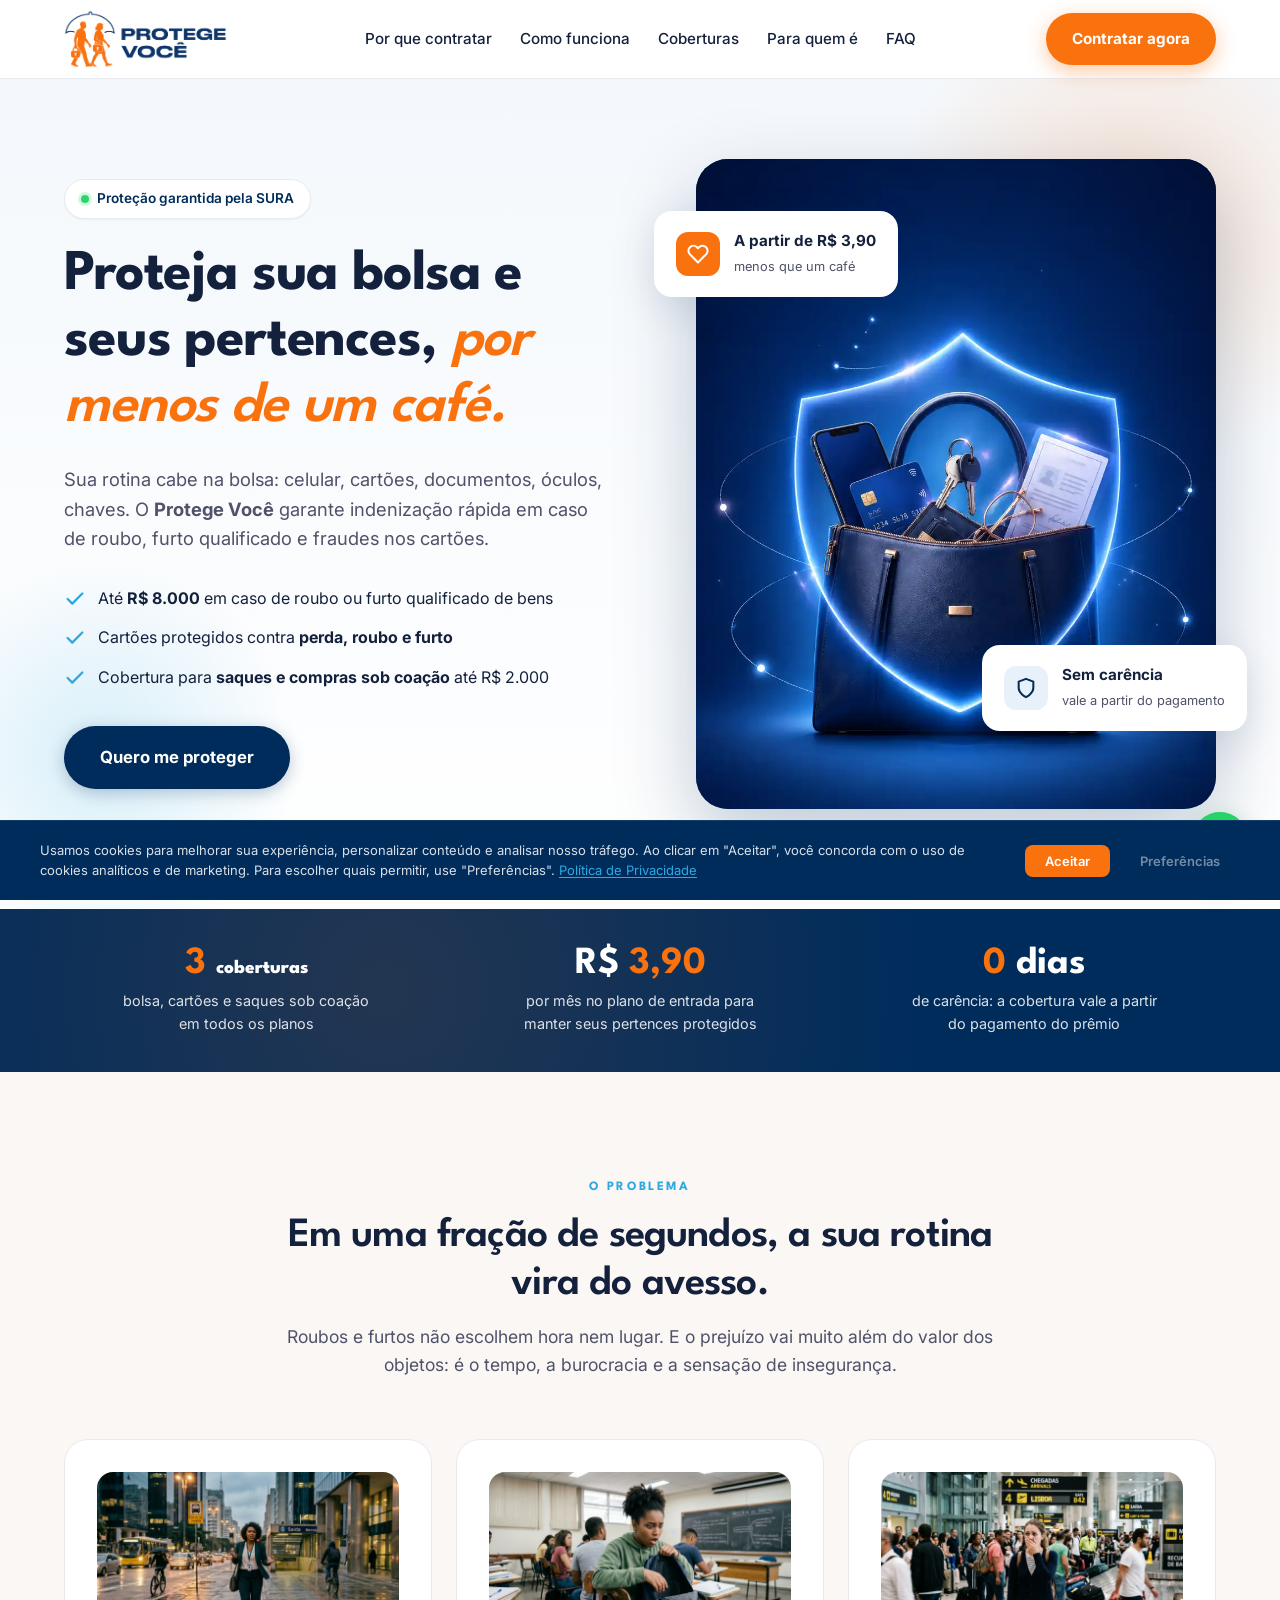
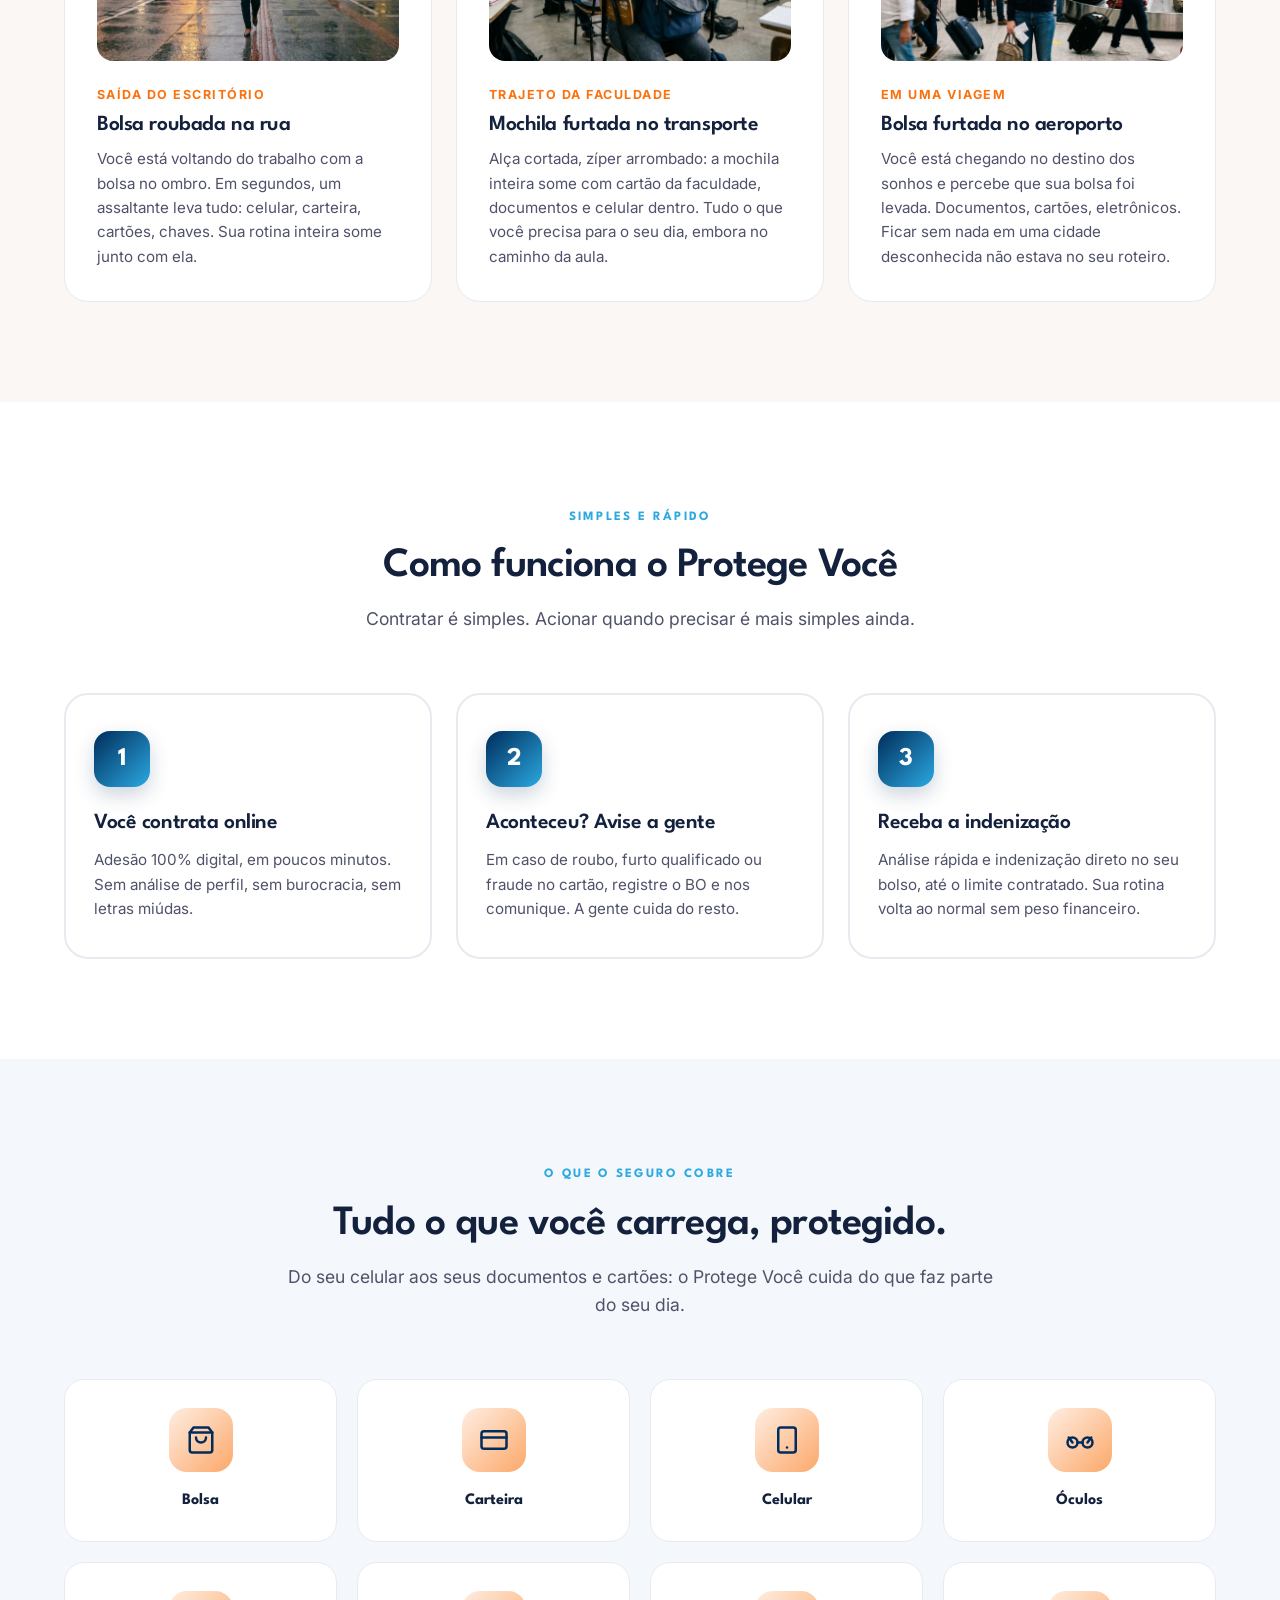
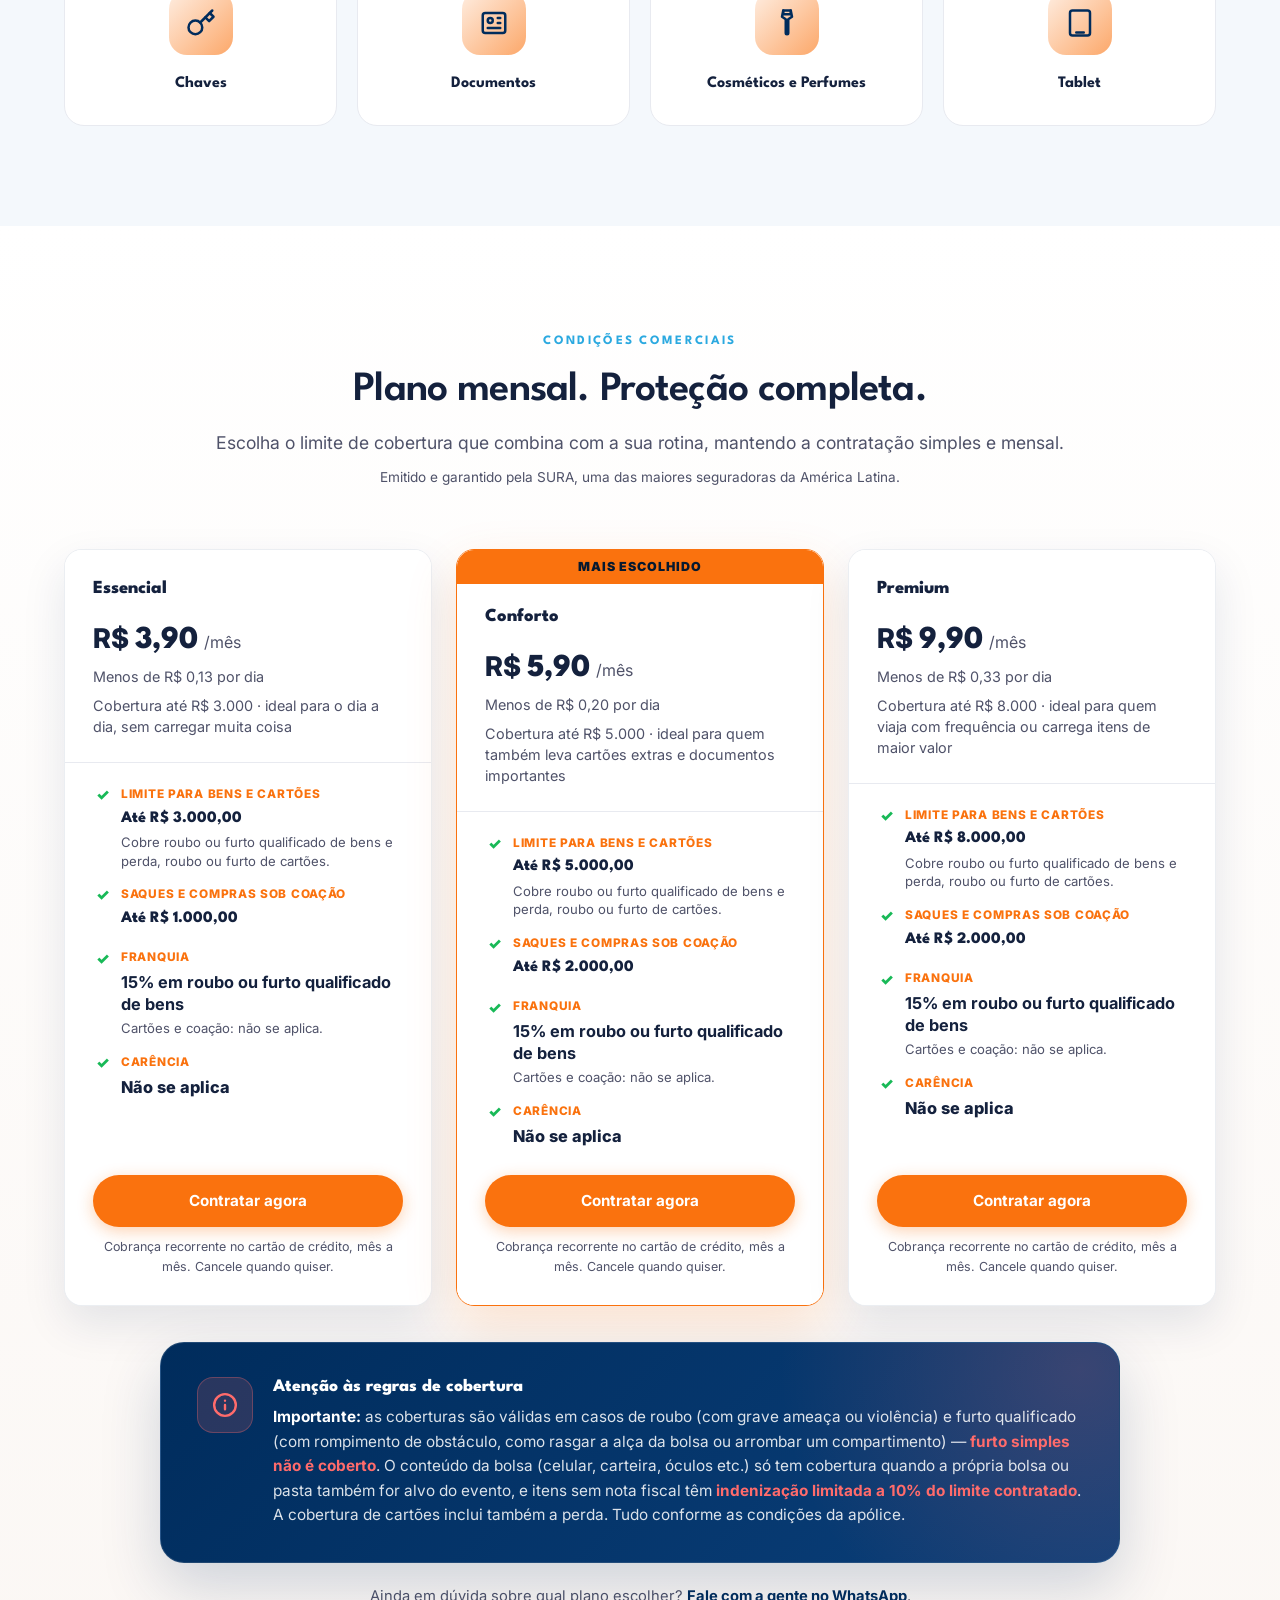
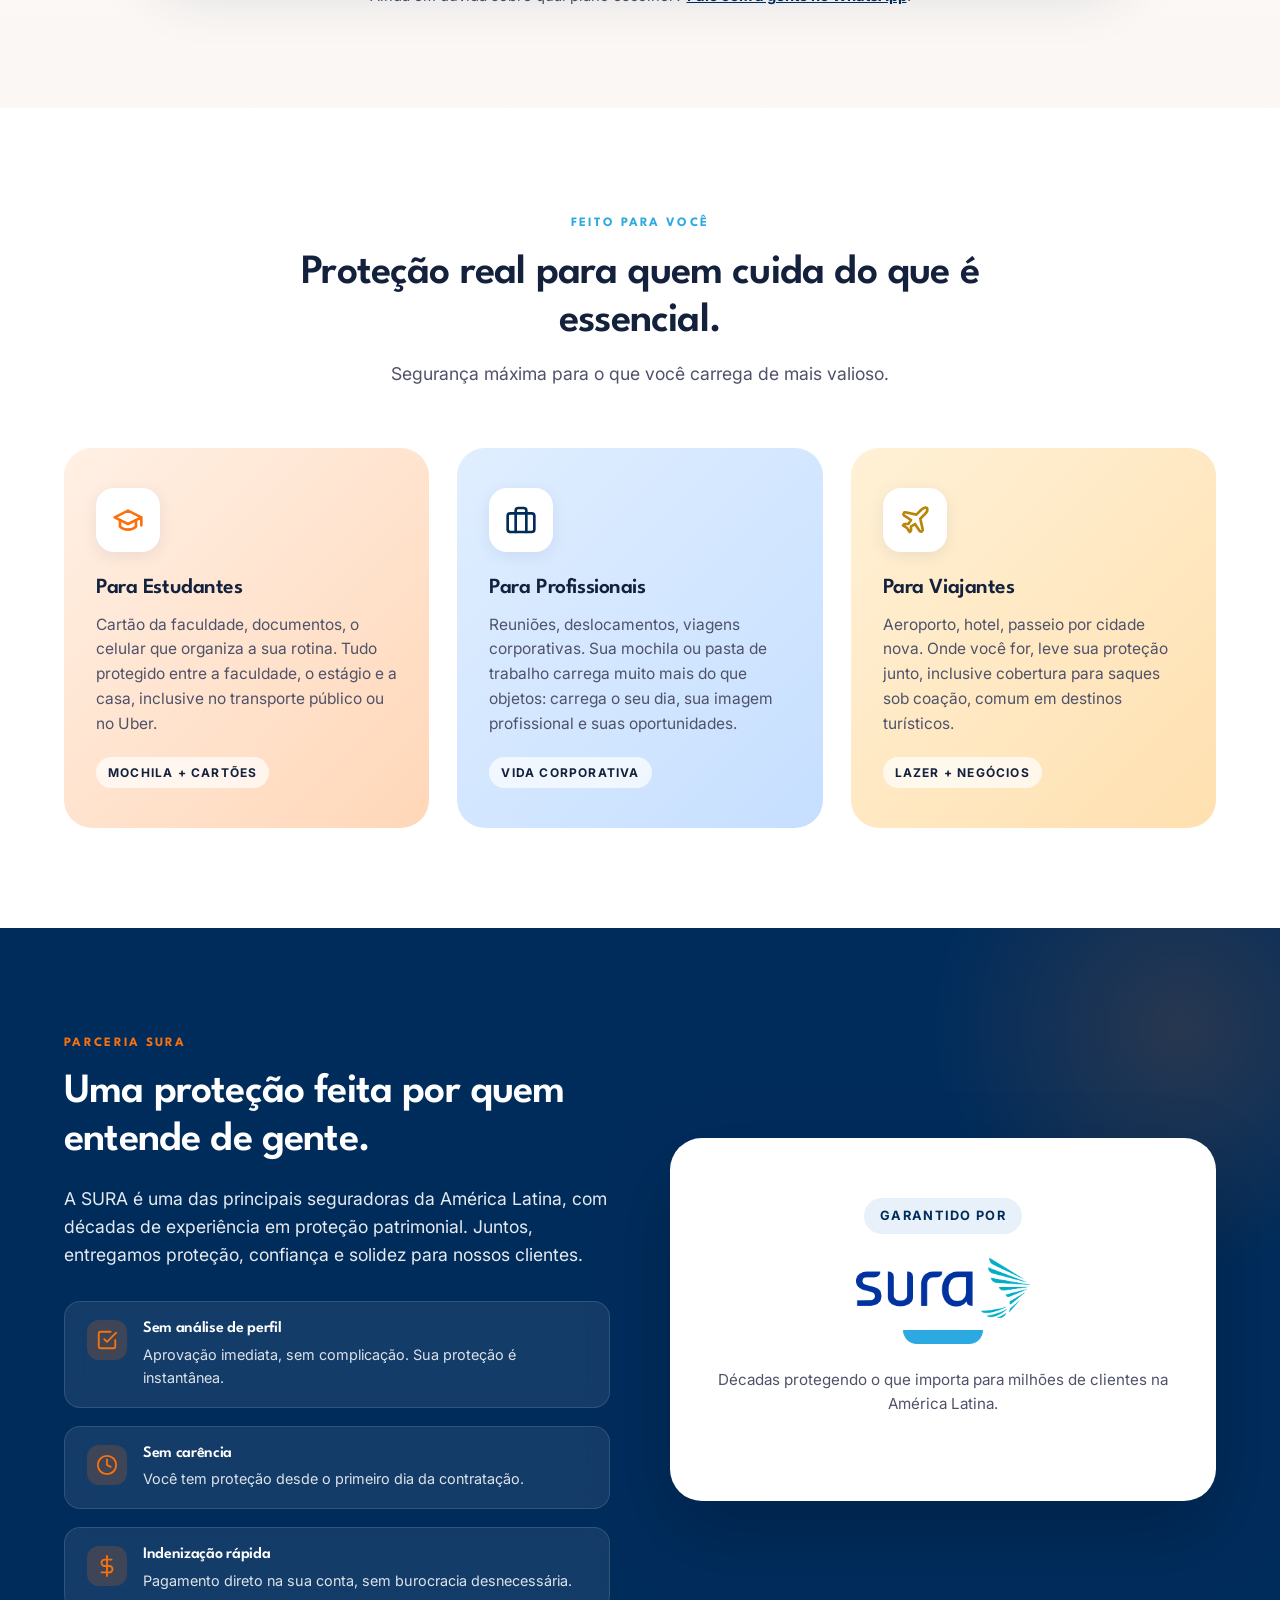
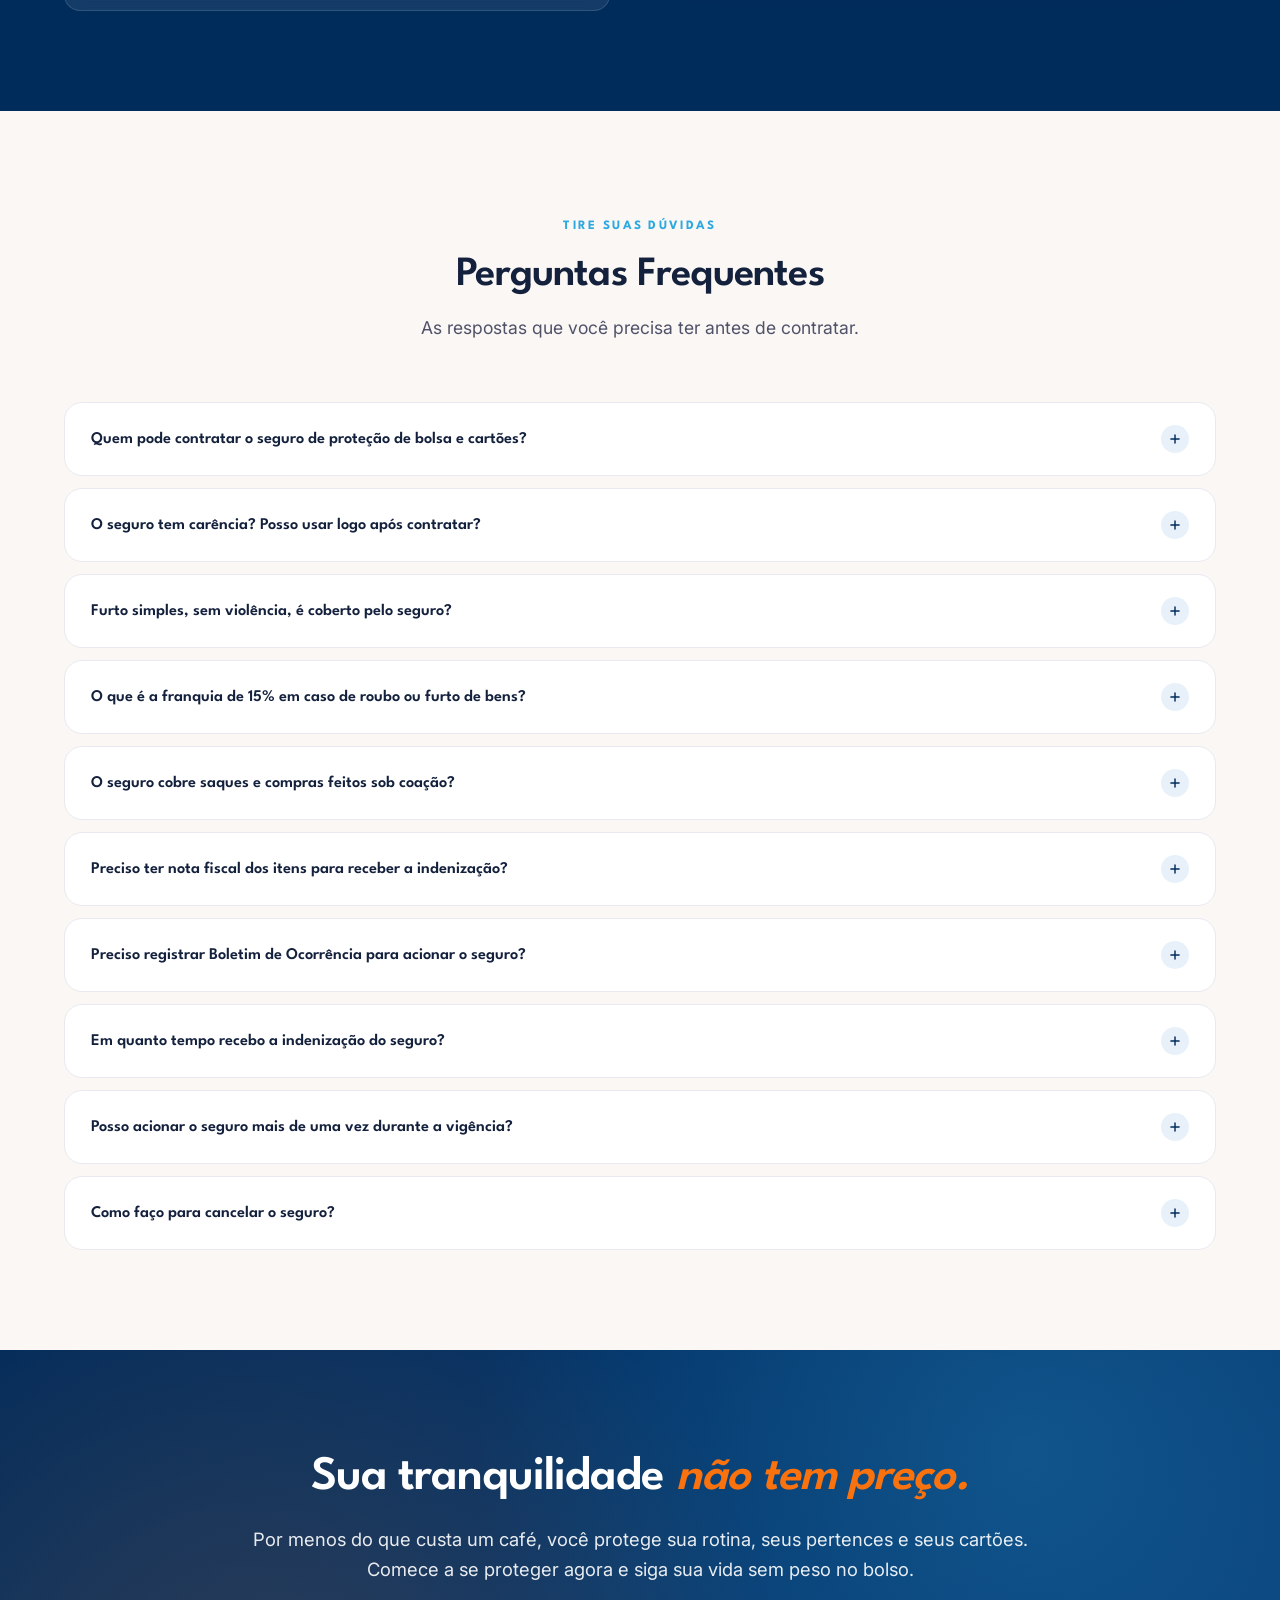
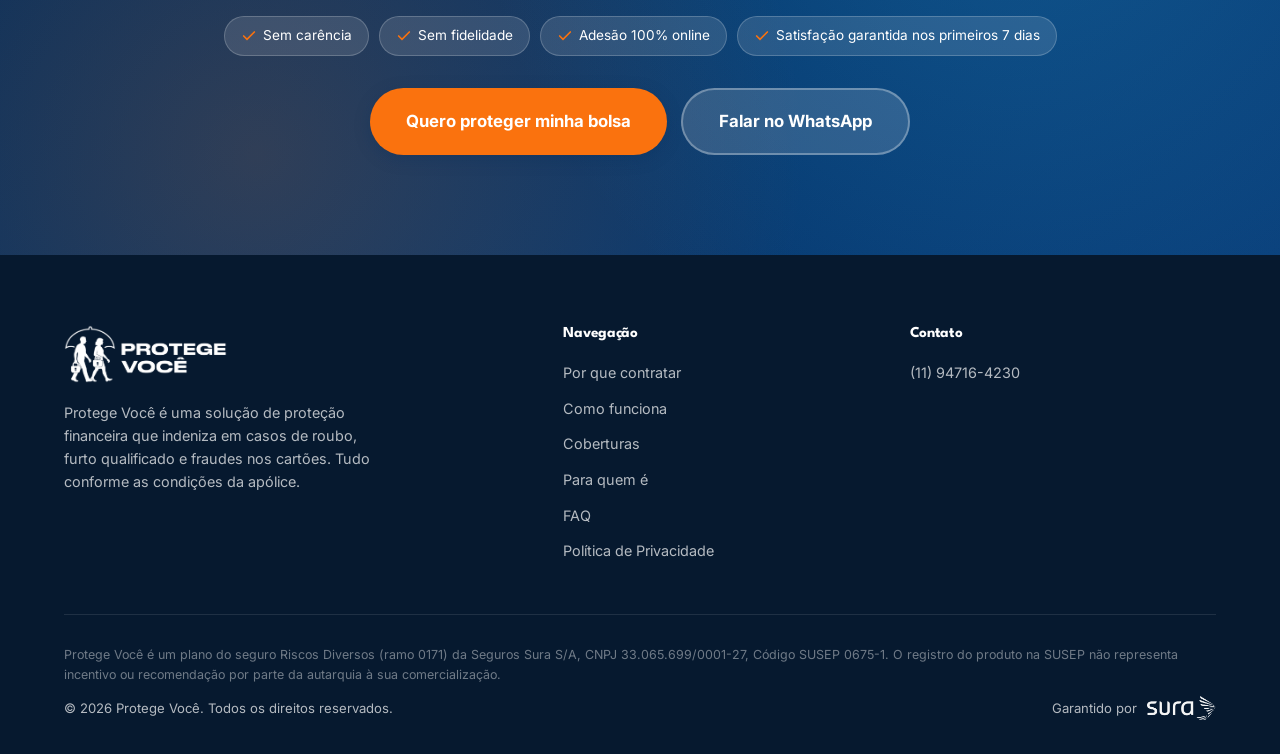
==== index.html @ fa87b430 "Protege Você: landing, checkout e rastreamento (GA4, Meta Pixel, cookies, pop-up) Co-Authored-By: Cl" ====
<!DOCTYPE html>
<html lang="pt-BR">
<head>
<meta charset="UTF-8" />
<meta name="viewport" content="width=device-width, initial-scale=1.0" />
<title>Protege Você | Proteção garantida pela SURA</title>
<meta name="description" content="Sua bolsa carrega sua rotina. O Protege Você garante indenização em caso de roubo, furto qualificado e fraudes nos cartões a partir de R$ 3,90 por mês." />
<meta name="robots" content="index, follow" />
<meta name="keywords" content="seguro de bolsa, seguro contra roubo, seguro furto qualificado, proteção de cartões, seguro Protege Você, seguro SURA" />

<link rel="canonical" href="https://portal.pingseguro.com.br/" />

<!-- Open Graph / Facebook, WhatsApp, LinkedIn -->
<meta property="og:type" content="website" />
<meta property="og:locale" content="pt_BR" />
<meta property="og:site_name" content="Protege Você" />
<meta property="og:title" content="Protege Você | Proteção garantida pela SURA" />
<meta property="og:description" content="Sua bolsa carrega sua rotina. O Protege Você garante indenização em caso de roubo, furto qualificado e fraudes nos cartões a partir de R$ 3,90 por mês." />
<meta property="og:url" content="https://portal.pingseguro.com.br/" />
<meta property="og:image" content="https://portal.pingseguro.com.br/assets/ChatGPT%20Image%2028%20de%20abr.%20de%202026%2C%2023_17_01.webp" />
<meta property="og:image:alt" content="Bolsa protegida por seguro Protege Você, com celular, carteira, chaves e óculos em segurança" />

<!-- Twitter / X Card -->
<meta name="twitter:card" content="summary_large_image" />
<meta name="twitter:title" content="Protege Você | Proteção garantida pela SURA" />
<meta name="twitter:description" content="Sua bolsa carrega sua rotina. O Protege Você garante indenização em caso de roubo, furto qualificado e fraudes nos cartões a partir de R$ 3,90 por mês." />
<meta name="twitter:image" content="https://portal.pingseguro.com.br/assets/ChatGPT%20Image%2028%20de%20abr.%20de%202026%2C%2023_17_01.webp" />

<link rel="preconnect" href="https://fonts.googleapis.com" />
<link rel="preconnect" href="https://fonts.gstatic.com" crossorigin />
<link href="https://fonts.googleapis.com/css2?family=Inter:wght@400;500;600;700&family=League+Spartan:wght@300;400;500;600;700;800;900&display=swap" rel="stylesheet">

<style>
:root {
  --azul-sura: #002C5C;
  --azul-sura-2: #0A3F7A;
  --azul-acento: #2BA9E0;
  --azul-claro: #E8F1F9;
  --azul-suave: #F4F8FC;
  --laranja-suave: #FA720E;
  --laranja-acento: #FA720E;
  --coral: #FF6B6B;
  --creme: #FBF7F4;
  --branco: #FFFFFF;
  --texto: #14213D;
  --texto-suave: #4F5269;
  --texto-claro: #8A8FA3;
  --borda: #E8EAF0;
  --sombra-sm: 0 1px 2px rgba(0, 44, 92, 0.05);
  --sombra-md: 0 4px 16px rgba(0, 44, 92, 0.08);
  --sombra-lg: 0 12px 40px rgba(0, 44, 92, 0.12);
  --transition: all 0.3s cubic-bezier(0.4, 0, 0.2, 1);
}

* { margin: 0; padding: 0; box-sizing: border-box; }
html { scroll-behavior: smooth; }
body {
  font-family: 'Inter', system-ui, -apple-system, sans-serif;
  color: var(--texto);
  background: var(--branco);
  line-height: 1.6;
  -webkit-font-smoothing: antialiased;
  overflow-x: hidden;
}

.container { max-width: 1200px; margin: 0 auto; padding: 0 24px; }

h1, h2, h3, h4 { font-family: 'League Spartan', sans-serif; font-weight: 600; line-height: 1.15; letter-spacing: -0.02em; color: var(--texto); }
h1 { font-size: clamp(2.2rem, 5vw, 3.6rem); font-weight: 700; }
h2 { font-size: clamp(1.8rem, 3.5vw, 2.6rem); }
h3 { font-size: 1.35rem; font-weight: 600; }
.eyebrow { display: inline-block; font-family: 'League Spartan', sans-serif; font-size: 0.8rem; font-weight: 700; color: var(--azul-acento); letter-spacing: 0.18em; text-transform: uppercase; margin-bottom: 1rem; }

/* ===== HEADER / NAV ===== */
.header {
  position: sticky; top: 0; z-index: 100;
  background: rgba(255,255,255,0.92);
  backdrop-filter: blur(14px);
  border-bottom: 1px solid var(--borda);
}
.nav { display: grid; grid-template-columns: minmax(142px, 1fr) auto minmax(190px, 1fr); align-items: center; gap: 28px; min-height: 78px; padding: 10px 0; }
.logo { display: flex; align-items: center; gap: 10px; font-weight: 800; font-size: 1.05rem; color: var(--azul-sura); text-decoration: none; }
.nav > .btn { justify-self: end; }
.nav > .logo { justify-content: flex-start; width: auto; height: 58px; }
.logo-mark {
  width: 38px; height: 38px; border-radius: 12px;
  background: linear-gradient(135deg, var(--azul-sura), var(--azul-acento));
  display: flex; align-items: center; justify-content: center;
  box-shadow: var(--sombra-md);
}
.logo-mark svg { width: 22px; height: 22px; color: white; }
.logo-text { display: flex; flex-direction: column; line-height: 1.05; }
.logo-text strong { font-size: 1rem; }
.logo-text span { font-size: 0.7rem; font-weight: 500; color: var(--texto-suave); letter-spacing: 0.05em; }
.brand-logo-img { display: block; width: auto; max-width: 42vw; height: 58px; object-fit: contain; object-position: left center; }
.footer-brand .logo { display: inline-flex; width: auto; margin-bottom: 18px; }
.footer-brand .brand-logo-img { width: auto; max-width: none; height: 58px; filter: brightness(0) invert(1); }

.nav-links { display: flex; justify-content: center; gap: 28px; }
.nav-links a { color: var(--texto); text-decoration: none; font-weight: 500; font-size: 0.95rem; transition: var(--transition); }
.nav-links a:hover { color: var(--azul-acento); }

.btn { display: inline-flex; align-items: center; justify-content: center; gap: 8px; padding: 14px 26px; border-radius: 999px; font-weight: 700; font-size: 0.95rem; text-decoration: none; transition: var(--transition); cursor: pointer; border: none; }
.btn-primary { background: var(--azul-sura); color: var(--branco); box-shadow: 0 4px 16px rgba(0, 44, 92, 0.25); }
.btn-primary:hover { background: var(--azul-sura-2); transform: translateY(-2px); box-shadow: 0 8px 24px rgba(0, 44, 92, 0.35); }
.btn-secondary { background: transparent; color: var(--azul-sura); border: 2px solid var(--azul-sura); }
.btn-secondary:hover { background: var(--azul-sura); color: var(--branco); }
.btn-accent { background: var(--laranja-acento); color: var(--branco); box-shadow: 0 4px 16px rgba(250, 114, 14, 0.32); }
.btn-accent:hover { background: #D95F0B; transform: translateY(-2px); }
.btn-cta-piscante {
  background: var(--laranja-acento);
  color: var(--branco);
  box-shadow: 0 6px 20px rgba(250, 114, 14, 0.38);
  animation: ctaBlink 1.35s ease-in-out infinite;
}
.btn-cta-piscante:hover {
  background: #D95F0B;
  transform: translateY(-2px);
  box-shadow: 0 10px 28px rgba(250, 114, 14, 0.45);
}
.btn-lg { padding: 18px 36px; font-size: 1.05rem; }

.menu-toggle { display: none; background: none; border: none; color: var(--texto); cursor: pointer; width: 40px; height: 40px; align-items: center; justify-content: center; border-radius: 10px; }
.menu-toggle:hover { background: var(--azul-claro); }

.skip-link {
  position: absolute; left: 16px; top: -60px; z-index: 200;
  background: var(--azul-sura); color: var(--branco); padding: 12px 20px;
  border-radius: 10px; text-decoration: none; font-weight: 700; font-size: 0.9rem;
  transition: top 0.2s ease;
}
.skip-link:focus { top: 16px; }

/* ===== HERO ===== */
.hero { position: relative; padding: 80px 0 100px; background: linear-gradient(180deg, var(--azul-suave) 0%, var(--branco) 100%); overflow: hidden; }
.hero::before {
  content: ''; position: absolute; top: -100px; right: -100px; width: 500px; height: 500px;
  background: radial-gradient(circle, rgba(250, 114, 14, 0.18) 0%, transparent 70%);
  pointer-events: none;
}
.hero::after {
  content: ''; position: absolute; bottom: -50px; left: -100px; width: 400px; height: 400px;
  background: radial-gradient(circle, rgba(43, 169, 224, 0.18) 0%, transparent 70%);
  pointer-events: none;
}
.hero-grid { display: grid; grid-template-columns: 1.1fr 1fr; gap: 60px; align-items: center; position: relative; z-index: 2; }

.trust-badge { display: inline-flex; align-items: center; gap: 8px; padding: 8px 16px; background: var(--branco); border: 1px solid var(--borda); border-radius: 999px; font-size: 0.85rem; font-weight: 600; color: var(--azul-sura); margin-bottom: 24px; box-shadow: var(--sombra-sm); }
.trust-badge .dot { width: 8px; height: 8px; border-radius: 50%; background: #2BD56C; box-shadow: 0 0 0 3px rgba(43, 213, 108, 0.2); }

.hero h1 { margin-bottom: 24px; }
.hero h1 em { font-style: italic; color: var(--laranja-acento); font-weight: 600; }
.hero-sub { font-size: 1.15rem; color: var(--texto-suave); margin-bottom: 32px; max-width: 540px; }

.hero-bullets { list-style: none; margin-bottom: 36px; display: flex; flex-direction: column; gap: 14px; }
.hero-bullets li { display: flex; align-items: flex-start; gap: 12px; font-size: 1rem; color: var(--texto); }
.hero-bullets li svg { flex-shrink: 0; width: 22px; height: 22px; color: var(--azul-acento); margin-top: 2px; }

.hero-cta { display: flex; gap: 16px; flex-wrap: wrap; }

.hero-visual { position: relative; }
.hero-card {
  position: relative; aspect-ratio: 4/5; border-radius: 32px;
  background: linear-gradient(135deg, var(--azul-sura) 0%, var(--azul-sura-2) 50%, var(--azul-acento) 100%);
  overflow: hidden;
  box-shadow: 0 30px 80px rgba(0, 44, 92, 0.25);
}
.hero-card::before {
  content: ''; position: absolute; inset: 0;
  background-image: radial-gradient(circle at 20% 30%, rgba(255,255,255,0.15) 0%, transparent 40%), radial-gradient(circle at 80% 70%, rgba(250, 114, 14, 0.22) 0%, transparent 50%);
}
.hero-bag-illustration { position: absolute; inset: 0; display: flex; align-items: center; justify-content: center; }
.hero-bag-illustration svg { width: 60%; height: auto; color: rgba(255,255,255,0.95); filter: drop-shadow(0 12px 32px rgba(0,0,0,0.25)); }

.hero-floating {
  position: absolute; padding: 18px 22px; background: var(--branco); border-radius: 18px;
  box-shadow: var(--sombra-lg); display: flex; align-items: center; gap: 14px;
}
.hero-floating-1 { top: 8%; left: -8%; }
.hero-floating-2 { bottom: 12%; right: -6%; }
.hero-floating .icon-circle { width: 44px; height: 44px; border-radius: 12px; display: flex; align-items: center; justify-content: center; flex-shrink: 0; }
.hero-floating .icon-rosa { background: var(--laranja-suave); color: var(--branco); }
.hero-floating .icon-azul { background: var(--azul-claro); color: var(--azul-sura); }
.hero-floating-text strong { display: block; font-size: 0.95rem; color: var(--texto); }
.hero-floating-text span { font-size: 0.8rem; color: var(--texto-suave); }

/* ===== HIGHLIGHT BAR ===== */
.highlight-bar { background: var(--azul-sura); padding: 36px 0; color: var(--branco); position: relative; overflow: hidden; }
.highlight-bar::before { content: ''; position: absolute; inset: 0; background: radial-gradient(circle at 30% 50%, rgba(250, 114, 14, 0.14) 0%, transparent 60%); }
.highlight-grid { display: grid; grid-template-columns: repeat(3, 1fr); gap: 30px; position: relative; z-index: 2; }
.highlight-item { text-align: center; }
.highlight-item .num { font-family: 'League Spartan', sans-serif; font-size: 2.4rem; font-weight: 700; color: var(--branco); line-height: 1; }
.highlight-item .num .small { font-family: 'League Spartan', sans-serif; font-size: 1.2rem; font-weight: 800; letter-spacing: 0; }
.highlight-item .num em { color: var(--laranja-suave); font-style: normal; }
.highlight-item .label { font-size: 0.9rem; opacity: 0.85; margin-top: 6px; max-width: 260px; margin-left: auto; margin-right: auto; }

/* ===== SECTIONS GERAL ===== */
section { padding: 100px 0; }
.section-head { text-align: center; max-width: 720px; margin: 0 auto 60px; }
.section-head p { font-size: 1.1rem; color: var(--texto-suave); margin-top: 14px; }

/* ===== PROBLEM ===== */
.problem { background: var(--creme); }
.problem-grid { display: grid; grid-template-columns: repeat(3, 1fr); gap: 24px; }
.problem-card {
  background: var(--branco); border-radius: 24px; padding: 32px;
  border: 1px solid var(--borda); transition: var(--transition);
  position: relative; overflow: hidden;
}
.problem-card:hover { transform: translateY(-6px); box-shadow: var(--sombra-lg); border-color: var(--laranja-suave); }
.problem-card-img {
  aspect-ratio: 16/10; border-radius: 16px; margin-bottom: 24px;
  background: linear-gradient(135deg, var(--azul-claro), var(--laranja-suave));
  display: flex; align-items: center; justify-content: center;
  position: relative; overflow: hidden;
}
.problem-card-img svg { width: 56px; height: 56px; color: var(--azul-sura); position: relative; z-index: 2; }
.problem-card-img::before { content: ''; position: absolute; inset: 0; background-image: radial-gradient(circle at 70% 30%, rgba(255,255,255,0.4), transparent 50%); }
.problem-card .tag { font-size: 0.78rem; font-weight: 700; color: var(--laranja-acento); letter-spacing: 0.12em; text-transform: uppercase; margin-bottom: 8px; }
.problem-card h3 { margin-bottom: 10px; }
.problem-card p { color: var(--texto-suave); font-size: 0.95rem; }

/* ===== HOW IT WORKS ===== */
.steps-grid { display: grid; grid-template-columns: repeat(3, 1fr); gap: 24px; position: relative; }
.step {
  background: var(--branco); border: 2px solid var(--borda); border-radius: 24px;
  padding: 36px 28px; position: relative; transition: var(--transition);
}
.step:hover { border-color: var(--azul-acento); transform: translateY(-4px); box-shadow: var(--sombra-md); }
.step-num {
  width: 56px; height: 56px; border-radius: 16px;
  background: linear-gradient(135deg, var(--azul-sura), var(--azul-acento));
  color: var(--branco); display: flex; align-items: center; justify-content: center;
  font-family: 'League Spartan', sans-serif; font-size: 1.6rem; font-weight: 700;
  margin-bottom: 24px; box-shadow: 0 8px 20px rgba(0, 44, 92, 0.2);
}
.step h3 { margin-bottom: 12px; }
.step p { color: var(--texto-suave); font-size: 0.95rem; }

/* ===== COVERTURAS ===== */
.coberturas { background: var(--azul-suave); }
.coberturas-grid { display: grid; grid-template-columns: repeat(4, 1fr); gap: 20px; }
.cobertura-item {
  background: var(--branco); border-radius: 20px; padding: 28px 20px; text-align: center;
  border: 1px solid var(--borda); transition: var(--transition);
}
.cobertura-item:hover { transform: translateY(-4px); box-shadow: var(--sombra-md); border-color: var(--azul-acento); }
.cobertura-item .icon-wrap {
  width: 64px; height: 64px; border-radius: 18px; margin: 0 auto 16px;
  background: linear-gradient(135deg, rgba(250, 114, 14, 0.12), rgba(250, 114, 14, 0.62));
  display: flex; align-items: center; justify-content: center;
}
.cobertura-item .icon-wrap svg { width: 30px; height: 30px; color: var(--azul-sura); }
.cobertura-item p { font-family: 'League Spartan', sans-serif; font-size: 1rem; font-weight: 700; color: var(--texto); margin: 0; }

.coberturas-info {
  margin-top: 44px; background: linear-gradient(135deg, var(--azul-sura) 0%, var(--azul-sura-2) 100%);
  border-radius: 24px; padding: 34px 36px;
  display: grid; grid-template-columns: auto 1fr; align-items: flex-start; gap: 20px;
  border: 1px solid rgba(255,255,255,0.12);
  box-shadow: 0 24px 60px rgba(0, 44, 92, 0.18);
  position: relative; overflow: hidden;
}
.coberturas-info::before {
  content: ''; position: absolute; inset: 0;
  background: radial-gradient(circle at 96% 12%, rgba(255, 107, 107, 0.2) 0%, transparent 32%);
  pointer-events: none;
}
.coberturas-info > * { position: relative; z-index: 2; }
.coberturas-info .info-icon {
  width: 56px; height: 56px; flex-shrink: 0; border-radius: 16px;
  background: rgba(255, 107, 107, 0.16); color: var(--coral);
  display: flex; align-items: center; justify-content: center;
  border: 1px solid rgba(255, 107, 107, 0.3);
}
.coberturas-info svg { width: 26px; height: 26px; }
.coberturas-info h3 {
  font-family: 'League Spartan', sans-serif; font-size: 1.1rem; font-weight: 800;
  color: var(--branco); margin-bottom: 8px; letter-spacing: 0;
}
.coberturas-info p { color: rgba(255,255,255,0.86); font-size: 0.96rem; margin: 0; }
.coberturas-info p strong { color: var(--branco); }
.coberturas-info p strong.alerta-destaque { color: var(--coral); }

/* ===== PLANO / TABELA ===== */
.plano { background: linear-gradient(180deg, var(--branco) 0%, var(--creme) 100%); scroll-margin-top: 96px; }
.plano .section-head { max-width: 920px; }
.plano .section-head p { white-space: nowrap; }
.plano-wrapper { width: 100%; max-width: none; margin: 0; }

.planificacao-grid {
  display: grid; grid-template-columns: repeat(3, minmax(0, 1fr)); gap: 24px;
}
.planificacao-col {
  display: flex; flex-direction: column; min-width: 0; position: relative;
  background: var(--branco); border: 1px solid rgba(0, 44, 92, 0.08);
  border-radius: 18px; overflow: hidden; box-shadow: 0 18px 44px rgba(0, 44, 92, 0.1);
  transition: var(--transition);
}
.planificacao-col:hover { transform: translateY(-4px); box-shadow: 0 22px 52px rgba(0, 44, 92, 0.14); }
.planificacao-col.destacado { border-color: var(--laranja-acento); box-shadow: 0 20px 52px rgba(250, 114, 14, 0.16); }
.planificacao-col.destacado::before {
  content: 'MAIS ESCOLHIDO'; position: absolute; inset: 0 0 auto; height: 34px; background: var(--laranja-acento); z-index: 3;
  display: flex; align-items: center; justify-content: center;
  color: #06192F; font-size: 0.78rem; font-weight: 900; letter-spacing: 0.08em;
}
.planificacao-head {
  min-height: 190px; padding: 0; display: flex; flex-direction: column; gap: 0;
  background: var(--branco); border-bottom: 1px solid var(--borda);
}
.planificacao-title {
  display: flex; align-items: center; justify-content: space-between; gap: 12px;
  background: var(--branco); padding: 28px 28px 0;
}
.planificacao-col.destacado .planificacao-title { padding-top: 56px; }
.planificacao-title h4 {
  font-family: 'League Spartan', sans-serif; font-size: 1.15rem; font-weight: 800; letter-spacing: 0;
  text-transform: none; color: var(--texto);
}
.plano-tag {
  display: none;
}
.plano-preco { min-height: 40px; display: flex; align-items: baseline; gap: 6px; flex-wrap: wrap; }
.plano-preco .label { flex-basis: 100%; font-size: 0.9rem; color: var(--texto-suave); margin-right: 0; }
.plano-preco .parcelas { font-size: 1rem; font-weight: 800; color: var(--azul-sura); margin-right: 2px; }
.plano-preco .moeda { font-size: 1.7rem; font-weight: 800; color: var(--texto); }
.plano-preco .num { font-family: 'League Spartan', sans-serif; font-size: 2rem; font-weight: 800; color: var(--texto); line-height: 1; letter-spacing: 0; }
.plano-preco .periodo { font-size: 1rem; color: var(--texto-suave); }
.plano-preco .cafezinho { flex-basis: 100%; font-size: 0.9rem; color: var(--texto-suave); margin-top: -2px; }
.planificacao-head .plano-preco { padding: 18px 28px 0; }
.planificacao-sub { color: var(--texto-suave); font-size: 0.9rem; line-height: 1.45; padding: 8px 28px 24px; }
.planificacao-body { display: flex; flex-direction: column; flex: 1; gap: 15px; padding: 22px 28px 0; }
.planificacao-row {
  min-height: auto; padding: 0; display: grid; grid-template-columns: 18px minmax(0, 1fr);
  column-gap: 10px; row-gap: 4px; align-content: start;
}
.planificacao-row::before {
  content: '\2713'; grid-column: 1; grid-row: 1 / span 3;
  width: 18px; height: 18px; display: inline-flex; align-items: center; justify-content: center;
  color: #18B957; font-size: 0.95rem; font-weight: 900; line-height: 1; margin-top: 1px;
}
.planificacao-row > * { grid-column: 2; }
.planificacao-row.compact { min-height: auto; }
.planificacao-row .label {
  font-size: 0.74rem; font-weight: 800; color: var(--laranja-acento); letter-spacing: 0.06em; text-transform: uppercase;
}
.planificacao-row strong { font-size: 1.02rem; color: var(--texto); line-height: 1.35; }
.planificacao-row .valor { font-family: 'League Spartan', sans-serif; font-size: 1rem; font-weight: 800; color: var(--texto); line-height: 1.35; }
.planificacao-row small { color: var(--texto-suave); font-size: 0.82rem; line-height: 1.4; }
.status-ok {
  width: auto; display: block; padding: 0; border-radius: 0; color: var(--texto);
  background: transparent; border: none; font-size: 1rem; font-weight: 800;
}
.planificacao-cta { margin-top: auto; padding: 24px 28px 28px; background: var(--branco); }
.planificacao-cta .btn { width: 100%; }

.plano-notas { max-width: 960px; margin: 36px auto 0; display: grid; gap: 18px; }
.plano-notas .coberturas-info { margin-top: 0; }

/* ===== PARA QUEM É ===== */
.personas { background: var(--branco); }
.personas-grid { display: grid; grid-template-columns: repeat(3, 1fr); gap: 28px; }
.persona-card {
  border-radius: 28px; padding: 40px 32px; position: relative; overflow: hidden;
  transition: var(--transition); cursor: default;
}
.persona-card:hover { transform: translateY(-6px); }
.persona-1 { background: linear-gradient(135deg, #FFF0E5 0%, #FFD7B8 100%); }
.persona-2 { background: linear-gradient(135deg, #E0EEFF 0%, #C6DFFF 100%); }
.persona-3 { background: linear-gradient(135deg, #FFF1D6 0%, #FFE0B0 100%); }
.persona-card .persona-icon {
  width: 64px; height: 64px; border-radius: 18px;
  background: var(--branco); display: flex; align-items: center; justify-content: center;
  margin-bottom: 24px; box-shadow: var(--sombra-md);
}
.persona-card .persona-icon svg { width: 32px; height: 32px; }
.persona-1 .persona-icon svg { color: var(--laranja-acento); }
.persona-2 .persona-icon svg { color: var(--azul-sura); }
.persona-3 .persona-icon svg { color: #B8860B; }
.persona-card h3 { margin-bottom: 12px; }
.persona-card p { color: var(--texto-suave); font-size: 0.97rem; }
.persona-card .tag {
  display: inline-block; font-size: 0.75rem; font-weight: 700; letter-spacing: 0.1em;
  text-transform: uppercase; padding: 6px 12px; border-radius: 999px;
  background: rgba(255,255,255,0.7); color: var(--texto); margin-top: 20px;
}

/* ===== SURA ===== */
.sura { background: var(--azul-sura); color: var(--branco); position: relative; overflow: hidden; }
.sura::before {
  content: ''; position: absolute; top: -150px; right: -150px; width: 500px; height: 500px;
  background: radial-gradient(circle, rgba(250, 114, 14, 0.16) 0%, transparent 70%);
}
.sura-grid { display: grid; grid-template-columns: 1fr 1fr; gap: 60px; align-items: center; position: relative; z-index: 2; }
.sura h2 { color: var(--branco); margin-bottom: 20px; }
.sura .lead { font-size: 1.1rem; opacity: 0.9; margin-bottom: 32px; }
.sura-features { display: flex; flex-direction: column; gap: 18px; }
.sura-feature { display: flex; gap: 16px; align-items: flex-start; padding: 18px 22px; background: rgba(255,255,255,0.08); border-radius: 16px; backdrop-filter: blur(10px); border: 1px solid rgba(255,255,255,0.12); }
.sura-feature .feat-icon { flex-shrink: 0; width: 40px; height: 40px; border-radius: 12px; background: rgba(250, 114, 14, 0.18); display: flex; align-items: center; justify-content: center; }
.sura-feature .feat-icon svg { width: 22px; height: 22px; color: var(--laranja-suave); }
.sura-feature h4 { color: var(--branco); font-family: 'League Spartan', sans-serif; font-size: 1rem; margin-bottom: 4px; }
.sura-feature p { font-size: 0.9rem; opacity: 0.85; margin: 0; }

.sura-logo-card {
  background: var(--branco); border-radius: 32px; padding: 60px 40px; text-align: center;
  box-shadow: 0 30px 80px rgba(0,0,0,0.2);
}
.sura-logo-card .selo {
  display: inline-flex; align-items: center; gap: 10px; padding: 8px 16px;
  background: var(--azul-claro); border-radius: 999px; font-size: 0.8rem; font-weight: 700; color: var(--azul-sura); letter-spacing: 0.1em; text-transform: uppercase; margin-bottom: 24px;
}
.sura-logo-card .logo-grande {
  font-family: 'League Spartan', sans-serif; font-size: 4rem; font-weight: 800; color: var(--azul-sura); letter-spacing: -0.04em; line-height: 1;
}
.sura-logo-card .logo-curve { width: 80px; height: 14px; margin: 12px auto 24px; background: var(--azul-acento); border-radius: 0 0 80px 80px; }
.sura-logo-card .desc { color: var(--texto-suave); font-size: 0.95rem; margin-bottom: 24px; }
.sura-logo-card .stats { display: grid; grid-template-columns: repeat(3, 1fr); gap: 16px; padding-top: 24px; border-top: 1px solid var(--borda); }
.sura-logo-card .stat-num { font-family: 'League Spartan', sans-serif; font-size: 1.4rem; font-weight: 700; color: var(--azul-sura); }
.sura-logo-card .stat-label { font-size: 0.75rem; color: var(--texto-suave); }

/* ===== FAQ ===== */
.faq { background: var(--creme); }
.faq-list { max-width: 100%; margin: 0 auto; display: flex; flex-direction: column; gap: 12px; }
.faq-item {
  background: var(--branco); border-radius: 18px; border: 1px solid var(--borda);
  overflow: hidden; transition: var(--transition);
}
.faq-item:hover { border-color: var(--azul-acento); }
.faq-question {
  width: 100%; padding: 22px 26px; display: flex; justify-content: space-between; align-items: center;
  background: none; border: none; cursor: pointer; text-align: left;
  font-family: 'League Spartan', sans-serif; font-size: 1.02rem; font-weight: 600; color: var(--texto);
}
.faq-question .icon { width: 28px; height: 28px; border-radius: 50%; background: var(--azul-claro); color: var(--azul-sura); display: flex; align-items: center; justify-content: center; transition: var(--transition); flex-shrink: 0; margin-left: 16px; }
.faq-item.active .faq-question .icon { background: var(--azul-sura); color: var(--branco); transform: rotate(45deg); }
.faq-answer { max-height: 0; overflow: hidden; transition: max-height 0.4s ease; }
.faq-item.active .faq-answer { max-height: 400px; }
.faq-answer-inner { padding: 0 26px 24px; color: var(--texto-suave); font-size: 0.97rem; line-height: 1.65; }

/* ===== CTA FINAL ===== */
.cta-final { padding: 100px 0; background: linear-gradient(135deg, var(--azul-sura) 0%, var(--azul-sura-2) 100%); color: var(--branco); position: relative; overflow: hidden; }
.cta-final::before { content: ''; position: absolute; inset: 0; background-image: radial-gradient(circle at 20% 80%, rgba(250, 114, 14, 0.18) 0%, transparent 50%), radial-gradient(circle at 80% 20%, rgba(43, 169, 224, 0.25) 0%, transparent 50%); }
.cta-grid { max-width: 100%; margin: 0 auto; text-align: center; position: relative; z-index: 2; }
.cta-final h2 { color: var(--branco); font-size: clamp(2rem, 4vw, 3rem); margin-bottom: 20px; }
.cta-final h2 em { color: var(--laranja-suave); font-style: italic; }
.cta-final p { font-size: 1.15rem; opacity: 0.9; margin-bottom: 32px; max-width: 800px; margin-left: auto; margin-right: auto; }
.cta-pills { display: flex; flex-wrap: wrap; justify-content: center; gap: 10px; margin-bottom: 32px; }
.cta-pill { display: inline-flex; align-items: center; gap: 6px; padding: 8px 16px; background: rgba(255,255,255,0.12); border: 1px solid rgba(255,255,255,0.2); border-radius: 999px; font-size: 0.85rem; }
.cta-pill svg { width: 16px; height: 16px; color: var(--laranja-suave); }
.cta-buttons { display: flex; justify-content: center; gap: 14px; flex-wrap: wrap; }
.cta-buttons .btn-primary { background: var(--laranja-acento); }
.cta-buttons .btn-primary:hover { background: #D95F0B; }
.cta-buttons .btn-whats { background: rgba(255,255,255,0.15); border: 2px solid rgba(255,255,255,0.3); color: var(--branco); }
.cta-buttons .btn-whats:hover { background: var(--branco); color: var(--azul-sura); }

/* ===== FOOTER ===== */
.footer { background: #06192F; color: rgba(255,255,255,0.7); padding: 70px 0 30px; }
.footer-grid { display: grid; grid-template-columns: 1.5fr 1fr 1fr; gap: 40px; margin-bottom: 50px; }
.footer-brand .logo { color: var(--branco); }
.footer-brand .logo-text strong { color: var(--branco); }
.footer-brand .logo-text span { color: rgba(255,255,255,0.6); }
.footer-brand p { font-size: 0.9rem; line-height: 1.6; max-width: 320px; }
.footer h4 { font-family: 'League Spartan', sans-serif; color: var(--branco); font-size: 0.95rem; font-weight: 700; margin-bottom: 18px; }
.footer ul { list-style: none; display: flex; flex-direction: column; gap: 10px; }
.footer ul a { color: rgba(255,255,255,0.7); text-decoration: none; font-size: 0.9rem; transition: var(--transition); }
.footer ul a:hover { color: var(--laranja-suave); }
.footer-bottom { padding-top: 30px; border-top: 1px solid rgba(255,255,255,0.1); display: flex; justify-content: space-between; align-items: center; flex-wrap: wrap; gap: 16px; font-size: 0.82rem; }
.footer-bottom .sura-mini { display: flex; align-items: center; gap: 10px; }
.footer-bottom .sura-mini-logo { font-family: 'League Spartan', sans-serif; font-weight: 700; color: var(--branco); font-size: 1.2rem; }
.footer-bottom .sura-mini-logo img { filter: brightness(0) invert(1); opacity: 0.96; }

.floating-whatsapp {
  position: fixed; right: 24px; bottom: 24px; z-index: 150;
  display: inline-flex; align-items: center; justify-content: center;
  width: 72px; height: 72px; border-radius: 50%;
  background: transparent; color: var(--branco); text-decoration: none;
  transition: var(--transition);
}
.floating-whatsapp::before {
  content: ''; position: absolute; inset: 8px; border-radius: 50%;
  background: #25D366;
  box-shadow: 0 16px 32px rgba(0,0,0,0.18), 0 10px 26px rgba(37, 211, 102, 0.32);
  animation: whatsappPulse 2.6s ease-in-out infinite;
}
.floating-whatsapp::after {
  content: ''; position: absolute; inset: 8px; border-radius: 50%;
  border: 1px solid rgba(37, 211, 102, 0.42);
  animation: whatsappRing 2.6s ease-out infinite;
}
.floating-whatsapp:hover { transform: translateY(-3px) scale(1.03); }
.floating-whatsapp-logo { position: relative; z-index: 2; width: 34px; height: 34px; display: block; pointer-events: none; animation: whatsappLogoPop 2.6s ease-in-out infinite; }
.floating-whatsapp-logo img { position: absolute; inset: 0; width: 100%; height: 100%; object-fit: contain; display: block; }

/* ===== MOBILE STICKY CTA ===== */
.mobile-sticky-cta {
  display: none; position: fixed; left: 0; right: 0; bottom: 0; z-index: 140;
  background: var(--branco); border-top: 1px solid var(--borda);
  padding: 12px 18px; align-items: center; justify-content: space-between; gap: 14px;
  box-shadow: 0 -6px 24px rgba(0, 44, 92, 0.14);
}
.mobile-sticky-cta .msc-price strong { display: block; font-size: 1.02rem; color: var(--texto); }
.mobile-sticky-cta .msc-price span { display: block; font-size: 0.76rem; color: var(--texto-suave); }
.mobile-sticky-cta .btn { padding: 12px 22px; font-size: 0.9rem; white-space: nowrap; }

/* ===== RESPONSIVE ===== */
@media (max-width: 968px) {
  .mobile-sticky-cta { display: flex; }
  .floating-whatsapp { bottom: 86px; }
  .nav { grid-template-columns: 1fr auto; gap: 14px; position: relative; }
  .nav > .btn { display: none; }
  .nav-links {
    display: none; position: absolute; top: calc(100% + 1px); left: -24px; right: -24px;
    flex-direction: column; gap: 0; background: var(--branco);
    border-bottom: 1px solid var(--borda); box-shadow: var(--sombra-lg);
    padding: 6px 24px 12px; z-index: 130;
  }
  .nav-links.open { display: flex; }
  .nav-links a { padding: 15px 2px; border-bottom: 1px solid var(--borda); font-size: 1rem; }
  .nav-links a:last-child { border-bottom: none; }
  .menu-toggle { display: flex; grid-column: 2; }
  .hero { padding: 60px 0 80px; }
  .hero-grid { grid-template-columns: 1fr; gap: 40px; }
  .hero-floating-1 { left: 0%; }
  .hero-floating-2 { right: 0%; }
  .highlight-grid { grid-template-columns: 1fr; gap: 20px; }
  .problem-grid, .steps-grid, .personas-grid { grid-template-columns: 1fr; }
  .coberturas-grid { grid-template-columns: repeat(2, 1fr); }
  .sura-grid { grid-template-columns: 1fr; }
  .footer-grid { grid-template-columns: 1fr 1fr; }
  section { padding: 70px 0; }
  .planificacao-grid { grid-template-columns: 1fr; gap: 18px; }
  .planificacao-head { min-height: auto; }
  .planificacao-title { padding: 24px 24px 0; }
  .planificacao-col.destacado .planificacao-title { padding-top: 52px; }
  .planificacao-head .plano-preco { padding: 16px 24px 0; }
  .planificacao-sub { padding: 8px 24px 22px; }
  .planificacao-body { padding: 20px 24px 0; }
  .planificacao-row { min-height: auto; padding: 0; }
  .planificacao-cta { padding: 22px 24px 24px; }
  .plano-notas { margin-top: 24px; }
  .plano .section-head p { white-space: normal; }
  .coberturas-info { grid-template-columns: 1fr; }
}
@media (max-width: 540px) {
  .footer-grid { grid-template-columns: 1fr; }
  .coberturas-grid { grid-template-columns: 1fr 1fr; }
  .hero-floating { padding: 12px 14px; }
  .hero-floating-text strong { font-size: 0.85rem; }
  .hero-floating-text span { font-size: 0.72rem; }
  .brand-logo-img { width: auto; height: 52px; }
  .nav > .logo { width: auto; }
  .footer-brand .logo { width: auto; }
  .floating-whatsapp { right: 14px; bottom: 78px; width: 64px; height: 64px; }
  .floating-whatsapp-logo { width: 31px; height: 31px; }
  .mobile-sticky-cta { padding: 10px 14px; }
  .mobile-sticky-cta .msc-price strong { font-size: 0.92rem; }
  .mobile-sticky-cta .btn { padding: 11px 18px; font-size: 0.85rem; }
}

/* ===== ANIMATIONS ===== */
@keyframes fadeUp { from { opacity: 0; transform: translateY(24px); } to { opacity: 1; transform: translateY(0); } }
.reveal { opacity: 0; transform: translateY(24px); transition: opacity 0.6s, transform 0.6s; }
.reveal.in { opacity: 1; transform: translateY(0); }

@keyframes float { 0%, 100% { transform: translateY(0); } 50% { transform: translateY(-8px); } }
.hero-floating-1 { animation: float 4s ease-in-out infinite; }
.hero-floating-2 { animation: float 4s ease-in-out infinite 2s; }

@keyframes ctaBlink {
  0%, 100% { background: var(--laranja-acento); box-shadow: 0 6px 20px rgba(250, 114, 14, 0.38), 0 0 0 0 rgba(250, 114, 14, 0.35); }
  50% { background: #FF9A2E; box-shadow: 0 8px 26px rgba(250, 114, 14, 0.5), 0 0 0 8px rgba(250, 114, 14, 0.12); }
}

@media (prefers-reduced-motion: reduce) {
  .btn-cta-piscante { animation: none; }
}

@keyframes whatsappPulse {
  0%, 100% { transform: scale(1); box-shadow: 0 16px 32px rgba(0,0,0,0.18), 0 10px 26px rgba(37, 211, 102, 0.32); }
  50% { transform: scale(1.04); box-shadow: 0 18px 36px rgba(0,0,0,0.18), 0 12px 30px rgba(37, 211, 102, 0.42); }
}
@keyframes whatsappRing {
  0% { transform: scale(0.78); opacity: 0.45; }
  70%, 100% { transform: scale(1.12); opacity: 0; }
}
@keyframes whatsappLogoPop {
  0%, 100% { transform: scale(1); }
  40% { transform: scale(1.08); }
  58% { transform: scale(0.98); }
}
</style>
<script type="application/ld+json">
{
  "@context": "https://schema.org",
  "@type": "FAQPage",
  "mainEntity": [
    {
      "@type": "Question",
      "name": "Quem pode contratar o seguro de proteção de bolsa e cartões?",
      "acceptedAnswer": { "@type": "Answer", "text": "A contratação é livre para qualquer pessoa física que queira proteger sua bolsa, mochila, pasta, pochete ou maleta, além de seus cartões e demais pertences." }
    },
    {
      "@type": "Question",
      "name": "O seguro tem carência? Posso usar logo após contratar?",
      "acceptedAnswer": { "@type": "Answer", "text": "Não há carência nas três coberturas dos planos. A vigência do seguro começa às 24h da data do pagamento do prêmio, ou seja, a proteção já vale desde o dia em que você contrata e paga online." }
    },
    {
      "@type": "Question",
      "name": "Furto simples, sem violência, é coberto pelo seguro?",
      "acceptedAnswer": { "@type": "Answer", "text": "Não. A cobertura de bens vale apenas para Roubo (subtração mediante violência ou grave ameaça) e Furto Qualificado (subtração com rompimento de obstáculo, destreza, escalada, fraude ou chave falsa). Furto simples, estelionato, perda ou simples desaparecimento do bem não são cobertos." }
    },
    {
      "@type": "Question",
      "name": "O que é a franquia de 15% em caso de roubo ou furto de bens?",
      "acceptedAnswer": { "@type": "Answer", "text": "Em caso de roubo ou furto qualificado de bens, é descontado da indenização um percentual de 15% sobre o valor pago a título de franquia. As coberturas de cartões e de saques sob coação não têm franquia: o valor é integral até o limite contratado." }
    },
    {
      "@type": "Question",
      "name": "O seguro cobre saques e compras feitos sob coação?",
      "acceptedAnswer": { "@type": "Answer", "text": "Sim. Em situações de coação para realizar saques ou compras sob ameaça, há cobertura de até R$ 2.000, conforme o plano contratado, sem franquia e sem carência." }
    },
    {
      "@type": "Question",
      "name": "Preciso ter nota fiscal dos itens para receber a indenização?",
      "acceptedAnswer": { "@type": "Answer", "text": "O ideal é guardar a nota fiscal dos itens cobertos. Sem ela, a indenização desse item fica limitada a 10% do Limite Máximo de Garantia contratado. O conteúdo da bolsa só tem cobertura quando a própria bolsa ou pasta também foi alvo do roubo ou furto qualificado." }
    },
    {
      "@type": "Question",
      "name": "Preciso registrar Boletim de Ocorrência para acionar o seguro?",
      "acceptedAnswer": { "@type": "Answer", "text": "Sim. O BO é o documento que comprova o sinistro e é exigido para a análise da indenização. Pode ser registrado online, na maioria dos estados, ou presencialmente na delegacia mais próxima." }
    },
    {
      "@type": "Question",
      "name": "Em quanto tempo recebo a indenização do seguro?",
      "acceptedAnswer": { "@type": "Answer", "text": "Após o envio de toda a documentação necessária, a Seguradora tem até 30 dias corridos para efetuar o pagamento da indenização, contados a partir da entrega completa dos documentos e do pagamento da franquia, quando aplicável." }
    },
    {
      "@type": "Question",
      "name": "Posso acionar o seguro mais de uma vez durante a vigência?",
      "acceptedAnswer": { "@type": "Answer", "text": "Sim, dentro do limite máximo anual de cobertura previsto na apólice. Após cada sinistro, o limite restante segue válido para novos eventos durante o período de vigência." }
    },
    {
      "@type": "Question",
      "name": "Como faço para cancelar o seguro?",
      "acceptedAnswer": { "@type": "Answer", "text": "Você pode cancelar quando quiser, sem multa, entrando em contato com o atendimento. Sem fidelidade." }
    }
  ]
}
</script>
<script type="application/ld+json">
{
  "@context": "https://schema.org",
  "@type": "Service",
  "serviceType": "Seguro de proteção contra roubo, furto qualificado e fraude em cartões",
  "name": "Protege Você",
  "description": "Seguro que garante indenização em caso de roubo ou furto qualificado de bolsa, mochila ou pasta e seu conteúdo, além de perda, roubo ou furto de cartões e saques ou compras sob coação.",
  "brand": { "@type": "Brand", "name": "Protege Você" },
  "provider": {
    "@type": "InsuranceAgency",
    "name": "Seguros Sura S/A",
    "identifier": "CNPJ 33.065.699/0001-27",
    "telephone": "+55-11-94716-4230"
  },
  "areaServed": { "@type": "Country", "name": "Brasil" },
  "offers": [
    {
      "@type": "Offer",
      "name": "Plano Essencial",
      "price": "3.90",
      "priceCurrency": "BRL",
      "description": "Cobertura até R$ 3.000 para bens, cartões e saques sob coação até R$ 1.000.",
      "priceSpecification": { "@type": "UnitPriceSpecification", "price": "3.90", "priceCurrency": "BRL", "unitText": "mês" }
    },
    {
      "@type": "Offer",
      "name": "Plano Conforto",
      "price": "5.90",
      "priceCurrency": "BRL",
      "description": "Cobertura até R$ 5.000 para bens e cartões, e saques sob coação até R$ 2.000.",
      "priceSpecification": { "@type": "UnitPriceSpecification", "price": "5.90", "priceCurrency": "BRL", "unitText": "mês" }
    },
    {
      "@type": "Offer",
      "name": "Plano Premium",
      "price": "9.90",
      "priceCurrency": "BRL",
      "description": "Cobertura até R$ 8.000 para bens e cartões, e saques sob coação até R$ 2.000.",
      "priceSpecification": { "@type": "UnitPriceSpecification", "price": "9.90", "priceCurrency": "BRL", "unitText": "mês" }
    }
  ]
}
</script>
<script type="application/ld+json">
{
  "@context": "https://schema.org",
  "@type": "InsuranceAgency",
  "name": "F.B.N. Administradora e Corretora de Seguros Ltda",
  "identifier": "CNPJ 04.502.083/0001-78",
  "telephone": "+55-11-94716-4230",
  "address": {
    "@type": "PostalAddress",
    "streetAddress": "Rua João Domingues de Oliveira 66, Centro",
    "addressLocality": "Ribeirão Pires",
    "addressRegion": "SP",
    "postalCode": "09400-250",
    "addressCountry": "BR"
  }
}
</script>
</head>
<body>

<a href="#conteudo-principal" class="skip-link">Pular para o conteúdo principal</a>

<!-- ===== HEADER ===== -->
<header class="header">
  <div class="container">
    <nav class="nav" aria-label="Navegação principal">
      <a href="#" class="logo">
        <img src="assets/logo-protege-voce-cropped.webp" alt="Protege Você" class="brand-logo-img" />
      </a>
      <button type="button" class="menu-toggle" aria-expanded="false" aria-controls="nav-links" aria-label="Abrir menu de navegação">
        <svg width="24" height="24" viewBox="0 0 24 24" fill="none" stroke="currentColor" stroke-width="2.3" stroke-linecap="round" aria-hidden="true" focusable="false"><line x1="3" y1="6" x2="21" y2="6"/><line x1="3" y1="12" x2="21" y2="12"/><line x1="3" y1="18" x2="21" y2="18"/></svg>
      </button>
      <div class="nav-links" id="nav-links">
        <a href="#problema">Por que contratar</a>
        <a href="#como-funciona">Como funciona</a>
        <a href="#coberturas">Coberturas</a>
        <a href="#para-quem">Para quem é</a>
        <a href="#faq">FAQ</a>
      </div>
      <a href="#plano" class="btn btn-primary btn-cta-piscante">Contratar agora</a>
    </nav>
  </div>
</header>

<main id="conteudo-principal">

<!-- ===== HERO ===== -->
<section class="hero" aria-labelledby="hero-heading">
  <div class="container">
    <div class="hero-grid">
      <div class="hero-content">
        <div class="trust-badge"><span class="dot"></span> Proteção garantida pela SURA</div>
        <h1 id="hero-heading">Proteja sua bolsa e seus pertences, <em>por menos de um café.</em></h1>
        <p class="hero-sub">Sua rotina cabe na bolsa: celular, cartões, documentos, óculos, chaves. O <strong>Protege Você</strong> garante indenização rápida em caso de roubo, furto qualificado e fraudes nos cartões.</p>

        <ul class="hero-bullets">
          <li>
            <svg viewBox="0 0 24 24" fill="none" stroke="currentColor" stroke-width="2.5" stroke-linecap="round" stroke-linejoin="round"><polyline points="20 6 9 17 4 12"/></svg>
            <span>Até <strong>R$ 8.000</strong> em caso de roubo ou furto qualificado de bens</span>
          </li>
          <li>
            <svg viewBox="0 0 24 24" fill="none" stroke="currentColor" stroke-width="2.5" stroke-linecap="round" stroke-linejoin="round"><polyline points="20 6 9 17 4 12"/></svg>
            <span>Cartões protegidos contra <strong>perda, roubo e furto</strong></span>
          </li>
          <li>
            <svg viewBox="0 0 24 24" fill="none" stroke="currentColor" stroke-width="2.5" stroke-linecap="round" stroke-linejoin="round"><polyline points="20 6 9 17 4 12"/></svg>
            <span>Cobertura para <strong>saques e compras sob coação</strong> até R$ 2.000</span>
          </li>
        </ul>

        <div class="hero-cta">
          <a href="#plano" class="btn btn-primary btn-lg">Quero me proteger</a>
        </div>
      </div>

      <div class="hero-visual">
        <div class="hero-card">
          <div class="hero-bag-illustration" style="width: 100%; height: 100%;">
            <img src="assets/ChatGPT Image 28 de abr. de 2026, 23_17_01.webp" alt="Bolsa aberta com celular, carteira, chaves, óculos e cartão protegidos por um escudo de segurança" fetchpriority="high" decoding="async" style="width: 100%; height: 100%; object-fit: cover;" />
          </div>
        </div>
        <div class="hero-floating hero-floating-1">
          <div class="icon-circle icon-rosa">
            <svg width="22" height="22" viewBox="0 0 24 24" fill="none" stroke="currentColor" stroke-width="2.2" stroke-linecap="round" stroke-linejoin="round"><path d="M20.84 4.61a5.5 5.5 0 0 0-7.78 0L12 5.67l-1.06-1.06a5.5 5.5 0 0 0-7.78 7.78l1.06 1.06L12 21.23l7.78-7.78 1.06-1.06a5.5 5.5 0 0 0 0-7.78z"/></svg>
          </div>
          <div class="hero-floating-text">
            <strong>A partir de R$ 3,90</strong>
            <span>menos que um café</span>
          </div>
        </div>
        <div class="hero-floating hero-floating-2">
          <div class="icon-circle icon-azul">
            <svg width="22" height="22" viewBox="0 0 24 24" fill="none" stroke="currentColor" stroke-width="2.2" stroke-linecap="round" stroke-linejoin="round"><path d="M12 22s8-4 8-10V5l-8-3-8 3v7c0 6 8 10 8 10z"/></svg>
          </div>
          <div class="hero-floating-text">
            <strong>Sem carência</strong>
            <span>vale a partir do pagamento</span>
          </div>
        </div>
      </div>
    </div>
  </div>
</section>

<!-- ===== HIGHLIGHT BAR ===== -->
<div class="highlight-bar">
  <div class="container">
    <div class="highlight-grid">
      <div class="highlight-item">
        <div class="num"><em>3</em> <span class="small">coberturas</span></div>
        <div class="label">bolsa, cartões e saques sob coação em todos os planos</div>
      </div>
      <div class="highlight-item">
        <div class="num">R$ <em>3,90</em></div>
        <div class="label">por mês no plano de entrada para manter seus pertences protegidos</div>
      </div>
      <div class="highlight-item">
        <div class="num"><em>0</em> dias</div>
        <div class="label">de carência: a cobertura vale a partir do pagamento do prêmio</div>
      </div>
    </div>
  </div>
</div>

<!-- ===== PROBLEMA ===== -->
<section class="problem" id="problema" aria-labelledby="problema-heading">
  <div class="container">
    <div class="section-head">
      <div class="eyebrow">O Problema</div>
      <h2 id="problema-heading">Em uma fração de segundos, a sua rotina vira do avesso.</h2>
      <p>Roubos e furtos não escolhem hora nem lugar. E o prejuízo vai muito além do valor dos objetos: é o tempo, a burocracia e a sensação de insegurança.</p>
    </div>

    <div class="problem-grid">
      <div class="problem-card">
        <div class="problem-card-img" style="background: none;">
          <img src="assets/Gemini_Generated_Image_vwf1hyvwf1hyvwf1.webp" alt="Assaltante roubando a bolsa de uma pessoa na rua" loading="lazy" decoding="async" style="width: 100%; height: 100%; object-fit: cover; position: relative; z-index: 2;" />
        </div>
        <div class="tag">Saída do escritório</div>
        <h3>Bolsa roubada na rua</h3>
        <p>Você está voltando do trabalho com a bolsa no ombro. Em segundos, um assaltante leva tudo: celular, carteira, cartões, chaves. Sua rotina inteira some junto com ela.</p>
      </div>

      <div class="problem-card">
        <div class="problem-card-img" style="background: none;">
          <img src="assets/Gemini_Generated_Image_t5zo1pt5zo1pt5zo.webp" alt="Mochila com zíper arrombado durante furto no transporte público" loading="lazy" decoding="async" style="width: 100%; height: 100%; object-fit: cover; position: relative; z-index: 2;" />
        </div>
        <div class="tag">Trajeto da faculdade</div>
        <h3>Mochila furtada no transporte</h3>
        <p>Alça cortada, zíper arrombado: a mochila inteira some com cartão da faculdade, documentos e celular dentro. Tudo o que você precisa para o seu dia, embora no caminho da aula.</p>
      </div>

      <div class="problem-card">
        <div class="problem-card-img" style="background: none;">
          <img src="assets/Gemini_Generated_Image_bzzhikbzzhikbzzh.webp" alt="Bolsa furtada no aeroporto durante uma viagem" loading="lazy" decoding="async" style="width: 100%; height: 100%; object-fit: cover; position: relative; z-index: 2;" />
        </div>
        <div class="tag">Em uma viagem</div>
        <h3>Bolsa furtada no aeroporto</h3>
        <p>Você está chegando no destino dos sonhos e percebe que sua bolsa foi levada. Documentos, cartões, eletrônicos. Ficar sem nada em uma cidade desconhecida não estava no seu roteiro.</p>
      </div>
    </div>
  </div>
</section>

<!-- ===== COMO FUNCIONA ===== -->
<section id="como-funciona" aria-labelledby="como-funciona-heading">
  <div class="container">
    <div class="section-head">
      <div class="eyebrow">Simples e Rápido</div>
      <h2 id="como-funciona-heading">Como funciona o Protege Você</h2>
      <p>Contratar é simples. Acionar quando precisar é mais simples ainda.</p>
    </div>

    <div class="steps-grid">
      <div class="step">
        <div class="step-num">1</div>
        <h3>Você contrata online</h3>
        <p>Adesão 100% digital, em poucos minutos. Sem análise de perfil, sem burocracia, sem letras miúdas.</p>
      </div>
      <div class="step">
        <div class="step-num">2</div>
        <h3>Aconteceu? Avise a gente</h3>
        <p>Em caso de roubo, furto qualificado ou fraude no cartão, registre o BO e nos comunique. A gente cuida do resto.</p>
      </div>
      <div class="step">
        <div class="step-num">3</div>
        <h3>Receba a indenização</h3>
        <p>Análise rápida e indenização direto no seu bolso, até o limite contratado. Sua rotina volta ao normal sem peso financeiro.</p>
      </div>
    </div>
  </div>
</section>

<!-- ===== COBERTURAS / O QUE COBRE ===== -->
<section class="coberturas" id="coberturas" aria-labelledby="coberturas-heading">
  <div class="container">
    <div class="section-head">
      <div class="eyebrow">O Que o Seguro Cobre</div>
      <h2 id="coberturas-heading">Tudo o que você carrega, protegido.</h2>
      <p>Do seu celular aos seus documentos e cartões: o Protege Você cuida do que faz parte do seu dia.</p>
    </div>

    <div class="coberturas-grid">
      <div class="cobertura-item">
        <div class="icon-wrap"><svg viewBox="0 0 24 24" fill="none" stroke="currentColor" stroke-width="2" stroke-linecap="round" stroke-linejoin="round"><path d="M6 2 3 6v14a2 2 0 0 0 2 2h14a2 2 0 0 0 2-2V6l-3-4Z"/><path d="M3 6h18"/><path d="M16 10a4 4 0 0 1-8 0"/></svg></div>
        <p>Bolsa</p>
      </div>
      <div class="cobertura-item">
        <div class="icon-wrap"><svg viewBox="0 0 24 24" fill="none" stroke="currentColor" stroke-width="2" stroke-linecap="round" stroke-linejoin="round"><rect x="2" y="5" width="20" height="14" rx="2"/><line x1="2" y1="10" x2="22" y2="10"/></svg></div>
        <p>Carteira</p>
      </div>
      <div class="cobertura-item">
        <div class="icon-wrap"><svg viewBox="0 0 24 24" fill="none" stroke="currentColor" stroke-width="2" stroke-linecap="round" stroke-linejoin="round"><rect x="5" y="2" width="14" height="20" rx="2" ry="2"/><line x1="12" y1="18" x2="12.01" y2="18"/></svg></div>
        <p>Celular</p>
      </div>
      <div class="cobertura-item">
        <div class="icon-wrap"><svg viewBox="0 0 24 24" fill="none" stroke="currentColor" stroke-width="2" stroke-linecap="round" stroke-linejoin="round"><circle cx="6" cy="14" r="4"/><circle cx="18" cy="14" r="4"/><path d="M10 14h4"/><path d="M3 10l3 4M21 10l-3 4"/></svg></div>
        <p>Óculos</p>
      </div>
      <div class="cobertura-item">
        <div class="icon-wrap"><svg viewBox="0 0 24 24" fill="none" stroke="currentColor" stroke-width="2" stroke-linecap="round" stroke-linejoin="round"><circle cx="7.5" cy="15.5" r="5.5"/><path d="m21 2-9.6 9.6"/><path d="m15.5 7.5 3 3L22 7l-3-3"/></svg></div>
        <p>Chaves</p>
      </div>
      <div class="cobertura-item">
        <div class="icon-wrap"><svg viewBox="0 0 24 24" fill="none" stroke="currentColor" stroke-width="2" stroke-linecap="round" stroke-linejoin="round"><rect x="3" y="4" width="18" height="16" rx="2"/><circle cx="9" cy="10" r="2"/><path d="M15 8h2M15 12h2M7 16h10"/></svg></div>
        <p>Documentos</p>
      </div>
      <div class="cobertura-item">
        <div class="icon-wrap"><svg viewBox="0 0 24 24" fill="none" stroke="currentColor" stroke-width="2" stroke-linecap="round" stroke-linejoin="round"><path d="M9 2h6l1 5-3 2v11a1 1 0 0 1-1 1h-0a1 1 0 0 1-1-1V9L8 7z"/><path d="M9 2v3h6V2"/></svg></div>
        <p>Cosméticos e Perfumes</p>
      </div>
      <div class="cobertura-item">
        <div class="icon-wrap"><svg viewBox="0 0 24 24" fill="none" stroke="currentColor" stroke-width="2" stroke-linecap="round" stroke-linejoin="round"><rect x="4" y="2" width="16" height="20" rx="2"/><line x1="9" y1="19.5" x2="15" y2="19.5"/></svg></div>
        <p>Tablet</p>
      </div>
    </div>

  </div>
</section>

<!-- ===== PLANO / TABELA ===== -->
<section class="plano" id="plano" aria-labelledby="plano-heading">
  <div class="container">
    <div class="section-head">
      <div class="eyebrow">Condições Comerciais</div>
      <h2 id="plano-heading">Plano mensal. Proteção completa.</h2>
      <p>Escolha o limite de cobertura que combina com a sua rotina, mantendo a contratação simples e mensal.</p>
      <p style="font-size: 0.85rem; color: var(--texto-suave); margin-top: 10px;">Emitido e garantido pela SURA, uma das maiores seguradoras da América Latina.</p>
    </div>

    <div class="plano-wrapper">
        <div class="planificacao-grid" aria-label="Planificação comercial por plano">
          <article class="planificacao-col">
            <div class="planificacao-head">
              <div class="planificacao-title">
                <h4>Essencial</h4>
              </div>
              <div class="plano-preco">
                <span class="moeda">R$</span>
                <span class="num">3,90</span>
                <span class="periodo">/mês</span>
                <span class="cafezinho">Menos de R$ 0,13 por dia</span>
              </div>
              <p class="planificacao-sub">Cobertura até R$ 3.000 · ideal para o dia a dia, sem carregar muita coisa</p>
            </div>
            <div class="planificacao-body">
              <div class="planificacao-row">
                <span class="label">Limite para bens e cartões</span>
                <strong class="valor">Até R$ 3.000,00</strong>
                <small>Cobre roubo ou furto qualificado de bens e perda, roubo ou furto de cartões.</small>
              </div>
              <div class="planificacao-row">
                <span class="label">Saques e compras sob coação</span>
                <strong class="valor">Até R$ 1.000,00</strong>
              </div>
              <div class="planificacao-row">
                <span class="label">Franquia</span>
                <strong>15% em roubo ou furto qualificado de bens</strong>
                <small>Cartões e coação: não se aplica.</small>
              </div>
              <div class="planificacao-row compact">
                <span class="label">Carência</span>
                <strong class="status-ok">Não se aplica</strong>
              </div>
            </div>
            <div class="planificacao-cta">
              <a href="./checkout/index.html?plano=plano1" class="btn btn-accent">Contratar agora</a>
              <p style="text-align: center; font-size: 0.78rem; color: var(--texto-suave); margin-top: 10px;">Cobrança recorrente no cartão de crédito, mês a mês. Cancele quando quiser.</p>
            </div>
          </article>

          <article class="planificacao-col destacado">
            <div class="planificacao-head">
              <div class="planificacao-title">
                <h4>Conforto</h4>
              </div>
              <div class="plano-preco">
                <span class="moeda">R$</span>
                <span class="num">5,90</span>
                <span class="periodo">/mês</span>
                <span class="cafezinho">Menos de R$ 0,20 por dia</span>
              </div>
              <p class="planificacao-sub">Cobertura até R$ 5.000 · ideal para quem também leva cartões extras e documentos importantes</p>
            </div>
            <div class="planificacao-body">
              <div class="planificacao-row">
                <span class="label">Limite para bens e cartões</span>
                <strong class="valor">Até R$ 5.000,00</strong>
                <small>Cobre roubo ou furto qualificado de bens e perda, roubo ou furto de cartões.</small>
              </div>
              <div class="planificacao-row">
                <span class="label">Saques e compras sob coação</span>
                <strong class="valor">Até R$ 2.000,00</strong>
              </div>
              <div class="planificacao-row">
                <span class="label">Franquia</span>
                <strong>15% em roubo ou furto qualificado de bens</strong>
                <small>Cartões e coação: não se aplica.</small>
              </div>
              <div class="planificacao-row compact">
                <span class="label">Carência</span>
                <strong class="status-ok">Não se aplica</strong>
              </div>
            </div>
            <div class="planificacao-cta">
              <a href="./checkout/index.html?plano=plano2" class="btn btn-accent">Contratar agora</a>
              <p style="text-align: center; font-size: 0.78rem; color: var(--texto-suave); margin-top: 10px;">Cobrança recorrente no cartão de crédito, mês a mês. Cancele quando quiser.</p>
            </div>
          </article>

          <article class="planificacao-col">
            <div class="planificacao-head">
              <div class="planificacao-title">
                <h4>Premium</h4>
              </div>
              <div class="plano-preco">
                <span class="moeda">R$</span>
                <span class="num">9,90</span>
                <span class="periodo">/mês</span>
                <span class="cafezinho">Menos de R$ 0,33 por dia</span>
              </div>
              <p class="planificacao-sub">Cobertura até R$ 8.000 · ideal para quem viaja com frequência ou carrega itens de maior valor</p>
            </div>
            <div class="planificacao-body">
              <div class="planificacao-row">
                <span class="label">Limite para bens e cartões</span>
                <strong class="valor">Até R$ 8.000,00</strong>
                <small>Cobre roubo ou furto qualificado de bens e perda, roubo ou furto de cartões.</small>
              </div>
              <div class="planificacao-row">
                <span class="label">Saques e compras sob coação</span>
                <strong class="valor">Até R$ 2.000,00</strong>
              </div>
              <div class="planificacao-row">
                <span class="label">Franquia</span>
                <strong>15% em roubo ou furto qualificado de bens</strong>
                <small>Cartões e coação: não se aplica.</small>
              </div>
              <div class="planificacao-row compact">
                <span class="label">Carência</span>
                <strong class="status-ok">Não se aplica</strong>
              </div>
            </div>
            <div class="planificacao-cta">
              <a href="./checkout/index.html?plano=plano3" class="btn btn-accent">Contratar agora</a>
              <p style="text-align: center; font-size: 0.78rem; color: var(--texto-suave); margin-top: 10px;">Cobrança recorrente no cartão de crédito, mês a mês. Cancele quando quiser.</p>
            </div>
          </article>
        </div>

        <div class="plano-notas">
          <div class="coberturas-info">
            <div class="info-icon">
              <svg viewBox="0 0 24 24" fill="none" stroke="currentColor" stroke-width="2.2" stroke-linecap="round" stroke-linejoin="round"><circle cx="12" cy="12" r="10"/><path d="M12 16v-4M12 8h.01"/></svg>
            </div>
            <div>
              <h3>Atenção às regras de cobertura</h3>
              <p><strong>Importante:</strong> as coberturas são válidas em casos de roubo (com grave ameaça ou violência) e furto qualificado (com rompimento de obstáculo, como rasgar a alça da bolsa ou arrombar um compartimento) — <strong class="alerta-destaque">furto simples não é coberto</strong>. O conteúdo da bolsa (celular, carteira, óculos etc.) só tem cobertura quando a própria bolsa ou pasta também for alvo do evento, e itens sem nota fiscal têm <strong class="alerta-destaque">indenização limitada a 10% do limite contratado</strong>. A cobertura de cartões inclui também a perda. Tudo conforme as condições da apólice.</p>
            </div>
          </div>
          <p style="text-align: center; font-size: 0.92rem; color: var(--texto-suave); margin-top: 4px;">Ainda em dúvida sobre qual plano escolher? <a href="https://wa.me/5511947164230?text=Ol%C3%A1!%20Estou%20em%20d%C3%BAvida%20sobre%20qual%20plano%20do%20Protege%20Voc%C3%AA%20escolher.%20Pode%20me%20ajudar%3F" target="_blank" rel="noopener noreferrer" style="color: var(--azul-sura); font-weight: 700; text-decoration: underline;">Fale com a gente no WhatsApp</a>.</p>
        </div>
    </div>
  </div>
</section>

<!-- ===== PARA QUEM É ===== -->
<section class="personas" id="para-quem" aria-labelledby="para-quem-heading">
  <div class="container">
    <div class="section-head">
      <div class="eyebrow">Feito Para Você</div>
      <h2 id="para-quem-heading">Proteção real para quem cuida do que é essencial.</h2>
      <p>Segurança máxima para o que você carrega de mais valioso.</p>
    </div>

    <div class="personas-grid">
      <div class="persona-card persona-1">
        <div class="persona-icon">
          <svg viewBox="0 0 24 24" fill="none" stroke="currentColor" stroke-width="2" stroke-linecap="round" stroke-linejoin="round"><path d="M22 10v6M2 10l10-5 10 5-10 5z"/><path d="M6 12v5c3 3 9 3 12 0v-5"/></svg>
        </div>
        <h3>Para Estudantes</h3>
        <p>Cartão da faculdade, documentos, o celular que organiza a sua rotina. Tudo protegido entre a faculdade, o estágio e a casa, inclusive no transporte público ou no Uber.</p>
        <span class="tag">Mochila + Cartões</span>
      </div>

      <div class="persona-card persona-2">
        <div class="persona-icon">
          <svg viewBox="0 0 24 24" fill="none" stroke="currentColor" stroke-width="2" stroke-linecap="round" stroke-linejoin="round"><rect x="2" y="7" width="20" height="14" rx="2" ry="2"/><path d="M16 21V5a2 2 0 0 0-2-2h-4a2 2 0 0 0-2 2v16"/></svg>
        </div>
        <h3>Para Profissionais</h3>
        <p>Reuniões, deslocamentos, viagens corporativas. Sua mochila ou pasta de trabalho carrega muito mais do que objetos: carrega o seu dia, sua imagem profissional e suas oportunidades.</p>
        <span class="tag">Vida Corporativa</span>
      </div>

      <div class="persona-card persona-3">
        <div class="persona-icon">
          <svg viewBox="0 0 24 24" fill="none" stroke="currentColor" stroke-width="2" stroke-linecap="round" stroke-linejoin="round"><path d="M17.8 19.2 16 11l3.5-3.5C21 6 21.5 4 21 3c-1-.5-3 0-4.5 1.5L13 8 4.8 6.2c-.5-.1-.9.1-1.1.5l-.3.5c-.2.5-.1 1 .3 1.3L9 12l-2 3H4l-1 1 3 2 2 3 1-1v-3l3-2 3.5 5.3c.3.4.8.5 1.3.3l.5-.2c.4-.3.6-.7.5-1.2z"/></svg>
        </div>
        <h3>Para Viajantes</h3>
        <p>Aeroporto, hotel, passeio por cidade nova. Onde você for, leve sua proteção junto, inclusive cobertura para saques sob coação, comum em destinos turísticos.</p>
        <span class="tag">Lazer + Negócios</span>
      </div>
    </div>
  </div>
</section>

<!-- ===== SURA ===== -->
<section class="sura" aria-labelledby="sura-heading">
  <div class="container">
    <div class="sura-grid">
      <div>
        <div class="eyebrow" style="color: var(--laranja-suave);">Parceria SURA</div>
        <h2 id="sura-heading">Uma proteção feita por quem entende de gente.</h2>
        <p class="lead">A SURA é uma das principais seguradoras da América Latina, com décadas de experiência em proteção patrimonial. Juntos, entregamos proteção, confiança e solidez para nossos clientes.</p>

        <div class="sura-features">
          <div class="sura-feature">
            <div class="feat-icon"><svg viewBox="0 0 24 24" fill="none" stroke="currentColor" stroke-width="2" stroke-linecap="round" stroke-linejoin="round"><path d="M9 11l3 3L22 4"/><path d="M21 12v7a2 2 0 0 1-2 2H5a2 2 0 0 1-2-2V5a2 2 0 0 1 2-2h11"/></svg></div>
            <div>
              <h4>Sem análise de perfil</h4>
              <p>Aprovação imediata, sem complicação. Sua proteção é instantânea.</p>
            </div>
          </div>
          <div class="sura-feature">
            <div class="feat-icon"><svg viewBox="0 0 24 24" fill="none" stroke="currentColor" stroke-width="2" stroke-linecap="round" stroke-linejoin="round"><circle cx="12" cy="12" r="10"/><polyline points="12 6 12 12 16 14"/></svg></div>
            <div>
              <h4>Sem carência</h4>
              <p>Você tem proteção desde o primeiro dia da contratação.</p>
            </div>
          </div>
          <div class="sura-feature">
            <div class="feat-icon"><svg viewBox="0 0 24 24" fill="none" stroke="currentColor" stroke-width="2" stroke-linecap="round" stroke-linejoin="round"><line x1="12" y1="1" x2="12" y2="23"/><path d="M17 5H9.5a3.5 3.5 0 0 0 0 7h5a3.5 3.5 0 0 1 0 7H6"/></svg></div>
            <div>
              <h4>Indenização rápida</h4>
              <p>Pagamento direto na sua conta, sem burocracia desnecessária.</p>
            </div>
          </div>
        </div>
      </div>

      <div class="sura-logo-card">
        <div class="selo">Garantido por</div>
        <div class="logo-grande" style="display: flex; justify-content: center; align-items: center;"><img src="assets/sura-logo.png" alt="Logo da seguradora SURA" loading="lazy" decoding="async" style="height: 60px;" /></div>
        <div class="logo-curve"></div>
        <p class="desc">Décadas protegendo o que importa para milhões de clientes na América Latina.</p>
      </div>
    </div>
  </div>
</section>

<!-- ===== FAQ ===== -->
<section class="faq" id="faq" aria-labelledby="faq-heading">
  <div class="container">
    <div class="section-head">
      <div class="eyebrow">Tire suas dúvidas</div>
      <h2 id="faq-heading">Perguntas Frequentes</h2>
      <p>As respostas que você precisa ter antes de contratar.</p>
    </div>

    <div class="faq-list">
      <div class="faq-item">
        <button class="faq-question">
          <span>Quem pode contratar o seguro de proteção de bolsa e cartões?</span>
          <span class="icon"><svg width="14" height="14" viewBox="0 0 24 24" fill="none" stroke="currentColor" stroke-width="2.5" stroke-linecap="round"><line x1="12" y1="5" x2="12" y2="19"/><line x1="5" y1="12" x2="19" y2="12"/></svg></span>
        </button>
        <div class="faq-answer"><div class="faq-answer-inner">
          A contratação é livre para qualquer pessoa física que queira proteger sua bolsa, mochila, pasta, pochete ou maleta, além de seus cartões e demais pertences.
        </div></div>
      </div>

      <div class="faq-item">
        <button class="faq-question">
          <span>O seguro tem carência? Posso usar logo após contratar?</span>
          <span class="icon"><svg width="14" height="14" viewBox="0 0 24 24" fill="none" stroke="currentColor" stroke-width="2.5" stroke-linecap="round"><line x1="12" y1="5" x2="12" y2="19"/><line x1="5" y1="12" x2="19" y2="12"/></svg></span>
        </button>
        <div class="faq-answer"><div class="faq-answer-inner">
          <strong>Não há carência</strong> nas três coberturas dos planos. A vigência do seguro começa às 24h da data do pagamento do prêmio, ou seja, sua proteção já vale desde o dia em que você contrata e paga online.
        </div></div>
      </div>

      <div class="faq-item">
        <button class="faq-question">
          <span>Furto simples, sem violência, é coberto pelo seguro?</span>
          <span class="icon"><svg width="14" height="14" viewBox="0 0 24 24" fill="none" stroke="currentColor" stroke-width="2.5" stroke-linecap="round"><line x1="12" y1="5" x2="12" y2="19"/><line x1="5" y1="12" x2="19" y2="12"/></svg></span>
        </button>
        <div class="faq-answer"><div class="faq-answer-inner">
          Não. A cobertura de bens vale apenas para <strong>Roubo</strong> (subtração mediante violência ou grave ameaça) e <strong>Furto Qualificado</strong> (subtração com rompimento de obstáculo, destreza, escalada, fraude ou chave falsa, entre outras hipóteses previstas em lei). O furto simples, o estelionato, a perda ou o simples desaparecimento do bem não são cobertos por estas condições.
        </div></div>
      </div>

      <div class="faq-item">
        <button class="faq-question">
          <span>O que é a franquia de 15% em caso de roubo ou furto de bens?</span>
          <span class="icon"><svg width="14" height="14" viewBox="0 0 24 24" fill="none" stroke="currentColor" stroke-width="2.5" stroke-linecap="round"><line x1="12" y1="5" x2="12" y2="19"/><line x1="5" y1="12" x2="19" y2="12"/></svg></span>
        </button>
        <div class="faq-answer"><div class="faq-answer-inner">
          Em caso de roubo ou furto qualificado de bens, é descontado da indenização um percentual de 15% sobre o valor pago a título de franquia. <strong>As coberturas de cartões e de saques sob coação não têm franquia</strong>: o valor é integral até o limite contratado.
        </div></div>
      </div>

      <div class="faq-item">
        <button class="faq-question">
          <span>O seguro cobre saques e compras feitos sob coação?</span>
          <span class="icon"><svg width="14" height="14" viewBox="0 0 24 24" fill="none" stroke="currentColor" stroke-width="2.5" stroke-linecap="round"><line x1="12" y1="5" x2="12" y2="19"/><line x1="5" y1="12" x2="19" y2="12"/></svg></span>
        </button>
        <div class="faq-answer"><div class="faq-answer-inner">
          Sim. Em situações em que você sofra coação para realizar saques ou compras sob ameaça, há cobertura de até <strong>R$ 2.000</strong> (conforme o plano contratado), sem franquia e sem carência. É uma das coberturas mais importantes para quem usa transporte por aplicativo, viaja ou frequenta áreas de maior risco.
        </div></div>
      </div>

      <div class="faq-item">
        <button class="faq-question">
          <span>Preciso ter nota fiscal dos itens para receber a indenização?</span>
          <span class="icon"><svg width="14" height="14" viewBox="0 0 24 24" fill="none" stroke="currentColor" stroke-width="2.5" stroke-linecap="round"><line x1="12" y1="5" x2="12" y2="19"/><line x1="5" y1="12" x2="19" y2="12"/></svg></span>
        </button>
        <div class="faq-answer"><div class="faq-answer-inner">
          O ideal é guardar a nota fiscal dos itens cobertos (bolsa, celular, óculos etc.). Sem ela, a indenização desse item fica limitada a 10% do Limite Máximo de Garantia contratado. Vale lembrar também que o conteúdo da bolsa só tem cobertura quando a própria bolsa ou pasta também foi alvo do roubo ou furto qualificado.
        </div></div>
      </div>

      <div class="faq-item">
        <button class="faq-question">
          <span>Preciso registrar Boletim de Ocorrência para acionar o seguro?</span>
          <span class="icon"><svg width="14" height="14" viewBox="0 0 24 24" fill="none" stroke="currentColor" stroke-width="2.5" stroke-linecap="round"><line x1="12" y1="5" x2="12" y2="19"/><line x1="5" y1="12" x2="19" y2="12"/></svg></span>
        </button>
        <div class="faq-answer"><div class="faq-answer-inner">
          Sim. O BO é o documento que comprova o sinistro e é exigido para a análise da indenização. Você pode registrar online (na maioria dos estados) ou presencialmente na delegacia mais próxima. Quanto antes for registrado, mais rápida tende a ser a análise.
        </div></div>
      </div>

      <div class="faq-item">
        <button class="faq-question">
          <span>Em quanto tempo recebo a indenização do seguro?</span>
          <span class="icon"><svg width="14" height="14" viewBox="0 0 24 24" fill="none" stroke="currentColor" stroke-width="2.5" stroke-linecap="round"><line x1="12" y1="5" x2="12" y2="19"/><line x1="5" y1="12" x2="19" y2="12"/></svg></span>
        </button>
        <div class="faq-answer"><div class="faq-answer-inner">
          Após o envio de toda a documentação necessária (BO, comprovantes e formulários), a Seguradora tem até <strong>30 dias corridos</strong> para efetuar o pagamento da indenização, contados a partir da entrega completa dos documentos e do pagamento da franquia, quando aplicável.
        </div></div>
      </div>

      <div class="faq-item">
        <button class="faq-question">
          <span>Posso acionar o seguro mais de uma vez durante a vigência?</span>
          <span class="icon"><svg width="14" height="14" viewBox="0 0 24 24" fill="none" stroke="currentColor" stroke-width="2.5" stroke-linecap="round"><line x1="12" y1="5" x2="12" y2="19"/><line x1="5" y1="12" x2="19" y2="12"/></svg></span>
        </button>
        <div class="faq-answer"><div class="faq-answer-inner">
          Sim, dentro do limite máximo anual de cobertura previsto na apólice. Após cada sinistro, o limite restante segue válido para novos eventos durante o período de vigência.
        </div></div>
      </div>

      <div class="faq-item">
        <button class="faq-question">
          <span>Como faço para cancelar o seguro?</span>
          <span class="icon"><svg width="14" height="14" viewBox="0 0 24 24" fill="none" stroke="currentColor" stroke-width="2.5" stroke-linecap="round"><line x1="12" y1="5" x2="12" y2="19"/><line x1="5" y1="12" x2="19" y2="12"/></svg></span>
        </button>
        <div class="faq-answer"><div class="faq-answer-inner">
          Você pode cancelar quando quiser, sem multa, entrando em contato com nosso atendimento. Sem fidelidade, sem letras miúdas.
        </div></div>
      </div>
    </div>
  </div>
</section>

<!-- ===== CTA FINAL ===== -->
<section class="cta-final" aria-labelledby="cta-final-heading">
  <div class="container">
    <div class="cta-grid">
      <div>
        <h2 id="cta-final-heading">Sua tranquilidade <em>não tem preço.</em></h2>
        <p>Por menos do que custa um café, você protege sua rotina, seus pertences e seus cartões. Comece a se proteger agora e siga sua vida sem peso no bolso.</p>

        <div class="cta-pills">
          <span class="cta-pill"><svg viewBox="0 0 24 24" fill="none" stroke="currentColor" stroke-width="2.5" stroke-linecap="round"><polyline points="20 6 9 17 4 12"/></svg> Sem carência</span>
          <span class="cta-pill"><svg viewBox="0 0 24 24" fill="none" stroke="currentColor" stroke-width="2.5" stroke-linecap="round"><polyline points="20 6 9 17 4 12"/></svg> Sem fidelidade</span>
          <span class="cta-pill"><svg viewBox="0 0 24 24" fill="none" stroke="currentColor" stroke-width="2.5" stroke-linecap="round"><polyline points="20 6 9 17 4 12"/></svg> Adesão 100% online</span>
          <span class="cta-pill"><svg viewBox="0 0 24 24" fill="none" stroke="currentColor" stroke-width="2.5" stroke-linecap="round"><polyline points="20 6 9 17 4 12"/></svg> Satisfação garantida nos primeiros 7 dias</span>
        </div>

        <div class="cta-buttons">
          <a href="#plano" class="btn btn-primary btn-lg">Quero proteger minha bolsa</a>
          <a href="https://wa.me/5511947164230?text=Ol%C3%A1!%20Quero%20saber%20mais%20sobre%20o%20Protege%20Voc%C3%AA" class="btn btn-whats btn-lg" target="_blank" rel="noopener noreferrer">Falar no WhatsApp</a>
        </div>
      </div>

    </div>
  </div>
</section>

</main>

<!-- ===== FOOTER ===== -->
<footer class="footer">
  <div class="container">
    <div class="footer-grid">
      <div class="footer-brand">
        <a href="#" class="logo">
          <img src="assets/logo-protege-voce-cropped.webp" alt="Protege Você" class="brand-logo-img" />
        </a>
        <p>Protege Você é uma solução de proteção financeira que indeniza em casos de roubo, furto qualificado e fraudes nos cartões. Tudo conforme as condições da apólice.</p>
      </div>

      <div>
        <h4>Navegação</h4>
        <ul>
          <li><a href="#problema">Por que contratar</a></li>
          <li><a href="#como-funciona">Como funciona</a></li>
          <li><a href="#coberturas">Coberturas</a></li>
          <li><a href="#para-quem">Para quem é</a></li>
          <li><a href="#faq">FAQ</a></li>
          <li><a href="politica-de-privacidade.html">Política de Privacidade</a></li>
        </ul>
      </div>

      <div>
        <h4>Contato</h4>
        <ul>
          <li><a href="https://wa.me/5511947164230?text=Ol%C3%A1!%20Quero%20saber%20mais%20sobre%20o%20Protege%20Voc%C3%AA." target="_blank" rel="noopener noreferrer">(11) 94716-4230</a></li>
        </ul>
      </div>
    </div>

    <div class="footer-bottom" style="flex-direction: column; align-items: flex-start; gap: 8px;">
      <div style="font-size: 0.78rem; opacity: 0.6; line-height: 1.6;">
        Protege Você é um plano do seguro Riscos Diversos (ramo 0171) da Seguros Sura S/A, CNPJ 33.065.699/0001-27, Código SUSEP 0675-1. O registro do produto na SUSEP não representa incentivo ou recomendação por parte da autarquia à sua comercialização.
      </div>
      <div style="display: flex; justify-content: space-between; align-items: center; flex-wrap: wrap; gap: 16px; width: 100%;">
        <div>© 2026 Protege Você. Todos os direitos reservados.</div>
        <div class="sura-mini">
          Garantido por
          <span class="sura-mini-logo"><img src="assets/sura-logo.png" alt="SURA" style="height: 24px; vertical-align: middle;" /></span>
        </div>
      </div>
    </div>
  </div>
</footer>

<div class="mobile-sticky-cta">
  <div class="msc-price">
    <strong>A partir de R$ 3,90/mês</strong>
    <span>menos que um café</span>
  </div>
  <a href="#plano" class="btn btn-primary">Contratar agora</a>
</div>

<a class="floating-whatsapp" href="https://wa.me/5511947164230?text=Ol%C3%A1!%20Tenho%20d%C3%BAvidas%20sobre%20o%20Protege%20Voc%C3%AA%20e%20gostaria%20de%20atendimento." aria-label="Tirar dúvidas pelo WhatsApp" target="_blank" rel="noopener noreferrer">
  <span class="floating-whatsapp-logo" aria-hidden="true">
    <img src="assets/botao-whatsapp-bubble.png" alt="" />
    <img src="assets/botao-whatsapp-phone.png" alt="" />
  </span>
</a>

<script>
// Menu mobile
(() => {
  const toggle = document.querySelector('.menu-toggle');
  const links = document.getElementById('nav-links');
  if (!toggle || !links) return;
  toggle.addEventListener('click', () => {
    const isOpen = links.classList.toggle('open');
    toggle.setAttribute('aria-expanded', String(isOpen));
    toggle.setAttribute('aria-label', isOpen ? 'Fechar menu de navegação' : 'Abrir menu de navegação');
  });
  links.querySelectorAll('a').forEach(a => a.addEventListener('click', () => {
    links.classList.remove('open');
    toggle.setAttribute('aria-expanded', 'false');
    toggle.setAttribute('aria-label', 'Abrir menu de navegação');
  }));
})();

// FAQ Accordion
document.querySelectorAll('.faq-item').forEach((item, index) => {
  const question = item.querySelector('.faq-question');
  const answer = item.querySelector('.faq-answer');
  const answerId = 'faq-answer-' + index;
  answer.id = answerId;
  question.setAttribute('aria-expanded', 'false');
  question.setAttribute('aria-controls', answerId);
  question.addEventListener('click', () => {
    const isActive = item.classList.contains('active');
    document.querySelectorAll('.faq-item').forEach(i => {
      i.classList.remove('active');
      i.querySelector('.faq-question').setAttribute('aria-expanded', 'false');
    });
    if (!isActive) {
      item.classList.add('active');
      question.setAttribute('aria-expanded', 'true');
    }
  });
});

// Reveal on scroll
const observer = new IntersectionObserver((entries) => {
  entries.forEach(entry => {
    if (entry.isIntersecting) entry.target.classList.add('in');
  });
}, { threshold: 0.12 });
document.querySelectorAll('.problem-card, .step, .cobertura-item, .persona-card, .sura-feature, .faq-item').forEach(el => {
  el.classList.add('reveal');
  observer.observe(el);
});
</script>


<!-- Protege Você: cookies, pop-up de saída e pixel (produto isolado) -->
<link rel="stylesheet" href="https://cdnjs.cloudflare.com/ajax/libs/font-awesome/6.5.1/css/all.min.css">
<script>
window.PV_POPUP_CONFIG = {
  product: 'protege_voce',
  webhookUrl: 'https://n8n.grupofbn.com.br/webhook/popup-protege',
  ga4Id: 'G-ZCC1RMGQSM',
  metaPixelId: '1475604171156644',
  privacyUrl: 'politica-de-privacidade.html'
};
</script>
<link rel="stylesheet" href="popup/popup.css">
<link rel="stylesheet" href="popup/cookie-banner.css">
<script src="popup/pv-global.js"></script>
<script src="popup/cookie-banner.js"></script>
<script src="popup/tracking.js"></script>
<script src="popup/popup.js"></script>
</body>
</html>
---- popup/popup.css ----
/* ========================================================================
   PV EXIT POPUP - Estilos Premium (v2)
   - Ícones alinhados via flexbox (sem absolute)
   - Bordas neutras até interação
   - Erro por campo individual
   ======================================================================== */

/* Overlay */
.pv-popup-overlay {
  position: fixed;
  inset: 0;
  z-index: 99999;
  background: rgba(0, 0, 0, 0);
  backdrop-filter: blur(0px);
  display: flex;
  align-items: center;
  justify-content: center;
  padding: 1rem;
  opacity: 0;
  visibility: hidden;
  transition: all 0.4s cubic-bezier(0.16, 1, 0.3, 1);
  font-family: 'Inter', system-ui, -apple-system, sans-serif !important;
  box-sizing: border-box !important;
}

.pv-popup-overlay *:not(i):not([class*="fa-"]),
.pv-popup-overlay *::before:not([class*="fa-"]),
.pv-popup-overlay *::after:not([class*="fa-"]) {
  font-family: 'Inter', system-ui, -apple-system, sans-serif !important;
}

.pv-popup-overlay *,
.pv-popup-overlay *::before,
.pv-popup-overlay *::after {
  box-sizing: border-box !important;
}

.pv-popup-overlay.active {
  opacity: 1;
  visibility: visible;
  background: rgba(0, 0, 0, 0.6);
  backdrop-filter: blur(8px);
}

/* Container */
.pv-popup-container {
  position: relative;
  width: 100%;
  max-width: 480px;
  background: #ffffff;
  border-radius: 1.25rem;
  box-shadow:
    0 32px 64px -16px rgba(0, 0, 0, 0.25),
    0 0 0 1px rgba(0, 0, 0, 0.05);
  overflow: hidden;
  transform: scale(0.9) translateY(20px);
  transition: transform 0.5s cubic-bezier(0.16, 1, 0.3, 1);
}

.pv-popup-overlay.active .pv-popup-container {
  transform: scale(1) translateY(0);
}

/* Header gradient */
.pv-popup-header {
  background: linear-gradient(135deg, #002C5C 0%, #0A3F7A 100%);
  padding: 2rem 2rem 1.5rem;
  text-align: center;
  position: relative;
  overflow: hidden;
}

.pv-popup-header::before {
  content: '';
  position: absolute;
  top: -60%;
  right: -30%;
  width: 200px;
  height: 200px;
  background: rgba(250, 114, 14, 0.2);
  border-radius: 50%;
  filter: blur(40px);
}

.pv-popup-header::after {
  content: '';
  position: absolute;
  bottom: -40%;
  left: -20%;
  width: 160px;
  height: 160px;
  background: rgba(43, 169, 224, 0.25);
  border-radius: 50%;
  filter: blur(30px);
}

.pv-popup-badge {
  display: inline-flex;
  align-items: center;
  gap: 0.375rem;
  background: rgba(255, 255, 255, 0.12);
  backdrop-filter: blur(8px);
  border: 1px solid rgba(255, 255, 255, 0.15);
  padding: 0.375rem 0.875rem;
  border-radius: 999px;
  font-size: 0.75rem;
  font-weight: 600;
  color: #FA720E;
  margin-bottom: 1rem;
  position: relative;
  z-index: 1;
  letter-spacing: 0.02em;
}

.pv-popup-badge i {
  font-size: 0.625rem;
}

.pv-popup-headline {
  font-family: 'Inter', sans-serif;
  font-size: 1.5rem;
  font-weight: 800;
  color: #ffffff;
  line-height: 1.2;
  margin-bottom: 0.5rem;
  position: relative;
  z-index: 1;
}

.pv-popup-headline span {
  color: #FA720E;
}

.pv-popup-subtitle {
  font-family: 'Inter', sans-serif;
  font-size: 0.9375rem;
  color: rgba(255, 255, 255, 0.75);
  line-height: 1.4;
  position: relative;
  z-index: 1;
}

/* Close button */
.pv-popup-close {
  position: absolute;
  top: 0.75rem;
  right: 0.75rem;
  z-index: 10;
  width: 2rem;
  height: 2rem;
  border: none;
  background: rgba(255, 255, 255, 0.1);
  backdrop-filter: blur(4px);
  border-radius: 50%;
  color: rgba(255, 255, 255, 0.7);
  font-size: 1.125rem;
  cursor: pointer;
  display: flex;
  align-items: center;
  justify-content: center;
  transition: all 0.2s ease;
  line-height: 1;
}

.pv-popup-close:hover {
  background: rgba(255, 255, 255, 0.2);
  color: #ffffff;
  transform: rotate(90deg);
}

/* Form body */
.pv-popup-body {
  padding: 1.5rem 2rem 2rem;
}

.pv-popup-form {
  display: flex;
  flex-direction: column;
  gap: 0.875rem;
}

/* ============================================================
   INPUT GROUP - Ícone + Input alinhados via flexbox
   ============================================================ */
.pv-popup-field {
  display: flex;
  flex-direction: column;
  gap: 0;
}

.pv-popup-input-row {
  display: flex;
  align-items: center;
  gap: 0;
  border: 1.5px solid #e2e8f0 !important;
  border-radius: 0.625rem !important;
  background: #f8fafc !important;
  transition: border-color 0.2s ease, box-shadow 0.2s ease, background-color 0.2s ease;
  overflow: hidden;
  box-shadow: none !important;
  margin: 0 !important;
  padding: 0 !important;
}

/* Ícone dentro do row - alinhado perfeitamente */
.pv-popup-input-row .pv-popup-icon {
  display: flex;
  align-items: center;
  justify-content: center;
  width: 2.75rem;
  min-width: 2.75rem;
  height: 2.75rem;
  color: #94a3b8;
  font-size: 0.875rem;
  transition: color 0.2s ease;
  flex-shrink: 0;
}

.pv-popup-input-row .pv-popup-icon i {
  margin: 0 !important;
  padding: 0 !important;
  line-height: 1 !important;
  display: block !important;
}

/* Input dentro do row - sem borda própria */
.pv-popup-input {
  flex: 1;
  height: 2.75rem;
  padding: 0 0.875rem 0 0 !important;
  margin: 0 !important;
  border: none !important;
  background: transparent !important;
  font-family: 'Inter', system-ui, -apple-system, sans-serif !important;
  font-size: 0.875rem !important;
  font-weight: 400 !important;
  line-height: normal !important;
  color: #1e293b !important;
  outline: none !important;
  box-shadow: none !important;
  min-width: 0;
}

.pv-popup-input::placeholder {
  color: #94a3b8;
}

/* Focus no row inteiro */
.pv-popup-input-row:focus-within {
  border-color: #2BA9E0 !important;
  background: #ffffff !important;
  box-shadow: 0 0 0 3px rgba(43, 169, 224, 0.15) !important;
}

.pv-popup-input-row:focus-within .pv-popup-icon {
  color: #2BA9E0 !important;
}

/* Estado de erro - borda vermelha no row, NÃO no input */
.pv-popup-input-row.has-error {
  border-color: #ef4444;
  background: #fef2f2;
}

.pv-popup-input-row.has-error:focus-within {
  box-shadow: 0 0 0 3px rgba(239, 68, 68, 0.1);
}

.pv-popup-input-row.has-error .pv-popup-icon {
  color: #ef4444;
}

/* Mensagem de erro por campo */
.pv-popup-error-msg {
  display: none;
  font-size: 0.75rem;
  color: #ef4444;
  margin-top: 0.25rem;
  padding-left: 0.25rem;
  font-weight: 500;
}

.pv-popup-error-msg.visible {
  display: block;
  animation: pv-slideDown 0.25s ease;
}

@keyframes pv-slideDown {
  from {
    opacity: 0;
    transform: translateY(-4px);
  }
  to {
    opacity: 1;
    transform: translateY(0);
  }
}

/* CTA Button */
.pv-popup-cta {
  width: 100%;
  height: 3rem;
  border: none;
  border-radius: 0.625rem;
  background: linear-gradient(135deg, #FA720E 0%, #e0630a 100%);
  color: #ffffff;
  font-family: 'Inter', sans-serif;
  font-size: 0.9375rem;
  font-weight: 700;
  cursor: pointer;
  display: flex;
  align-items: center;
  justify-content: center;
  gap: 0.5rem;
  transition: all 0.25s ease;
  margin-top: 0.25rem;
  position: relative;
  overflow: hidden;
}

.pv-popup-cta::before {
  content: '';
  position: absolute;
  inset: 0;
  background: linear-gradient(135deg, rgba(255,255,255,0.1), transparent);
  opacity: 0;
  transition: opacity 0.25s;
}

.pv-popup-cta:hover::before {
  opacity: 1;
}

.pv-popup-cta:hover {
  transform: translateY(-1px);
  box-shadow: 0 8px 24px -4px rgba(250, 114, 14, 0.4);
}

.pv-popup-cta:active {
  transform: translateY(0);
}

.pv-popup-cta:disabled {
  opacity: 0.7;
  cursor: not-allowed;
  transform: none !important;
  box-shadow: none !important;
}

.pv-popup-cta i {
  font-size: 0.875rem;
}

/* Loading state */
.pv-popup-cta .pv-spinner {
  display: none;
  width: 1.125rem;
  height: 1.125rem;
  border: 2px solid rgba(255, 255, 255, 0.3);
  border-top-color: #ffffff;
  border-radius: 50%;
  animation: pv-spin 0.6s linear infinite;
}

.pv-popup-cta.loading .pv-spinner {
  display: block;
}

.pv-popup-cta.loading .pv-cta-text,
.pv-popup-cta.loading .pv-cta-icon {
  display: none;
}

@keyframes pv-spin {
  to { transform: rotate(360deg); }
}

/* Trust note */
.pv-popup-trust {
  display: flex;
  align-items: center;
  justify-content: center;
  gap: 0.375rem;
  margin-top: 0.75rem;
  font-size: 0.6875rem;
  color: #64748b;
  text-align: center;
  line-height: 1.4;
}

.pv-popup-trust i {
  font-size: 0.5625rem;
  flex-shrink: 0;
}

/* Success state */
.pv-popup-success {
  display: none;
  text-align: center;
  padding: 2rem;
}

.pv-popup-success.visible {
  display: block;
  animation: pv-fadeUp 0.5s ease;
}

@keyframes pv-fadeUp {
  from { opacity: 0; transform: translateY(12px); }
  to { opacity: 1; transform: translateY(0); }
}

.pv-popup-success-icon {
  width: 4rem;
  height: 4rem;
  margin: 0 auto 1rem;
  background: linear-gradient(135deg, #22c55e, #16a34a);
  border-radius: 50%;
  display: flex;
  align-items: center;
  justify-content: center;
  box-shadow: 0 8px 24px -4px rgba(34, 197, 94, 0.35);
}

.pv-popup-success-icon i {
  color: #ffffff;
  font-size: 1.75rem;
}

.pv-popup-success-title {
  font-family: 'Inter', sans-serif;
  font-size: 1.25rem;
  font-weight: 800;
  color: #1e293b;
  margin-bottom: 0.375rem;
}

.pv-popup-success-text {
  font-family: 'Inter', sans-serif;
  font-size: 0.875rem;
  color: #64748b;
  line-height: 1.5;
}

/* Responsive - Mobile sheet */
@media (max-width: 480px) {
  .pv-popup-overlay {
    align-items: flex-end;
    padding: 0;
  }

  .pv-popup-container {
    max-width: 100%;
    border-radius: 1.25rem 1.25rem 0 0;
    max-height: 92vh;
    overflow-y: auto;
    transform: translateY(100%);
  }

  .pv-popup-overlay.active .pv-popup-container {
    transform: translateY(0);
  }

  .pv-popup-header {
    padding: 1.5rem 1.25rem 1.25rem;
  }

  .pv-popup-headline {
    font-size: 1.25rem;
  }

  .pv-popup-body {
    padding: 1.25rem;
  }

  .pv-popup-input {
    height: 2.625rem;
    font-size: 1rem;
  }

  .pv-popup-input-row {
    height: auto;
  }

  .pv-popup-input-row .pv-popup-icon {
    height: 2.625rem;
    width: 2.625rem;
    min-width: 2.625rem;
  }

  .pv-popup-cta {
    height: 2.875rem;
  }
}

/* Accessibility */
.pv-popup-close:focus-visible,
.pv-popup-input:focus-visible,
.pv-popup-cta:focus-visible {
  outline: 2px solid #2BA9E0;
  outline-offset: 2px;
}

/* Reduced motion */
@media (prefers-reduced-motion: reduce) {
  .pv-popup-overlay,
  .pv-popup-container,
  .pv-popup-input-row,
  .pv-popup-cta,
  .pv-popup-close {
    transition: none !important;
    animation: none !important;
  }
}
---- popup/cookie-banner.css ----
/* ========================================================================
   PV COOKIE BANNER - Estilos
   ======================================================================== */

/* Banner container */
.pv-cookie-banner {
  position: fixed;
  bottom: 0;
  left: 0;
  right: 0;
  z-index: 99998;
  background: #002C5C;
  border-top: 1px solid rgba(255, 255, 255, 0.08);
  padding: 1.25rem 1.5rem;
  transform: translateY(100%);
  transition: transform 0.5s cubic-bezier(0.16, 1, 0.3, 1);
  font-family: 'Inter', system-ui, -apple-system, sans-serif !important;
  box-sizing: border-box !important;
}

.pv-cookie-banner *:not(i):not([class*="fa-"]),
.pv-cookie-banner *::before:not([class*="fa-"]),
.pv-cookie-banner *::after:not([class*="fa-"]) {
  font-family: 'Inter', system-ui, -apple-system, sans-serif !important;
}

.pv-cookie-banner *,
.pv-cookie-banner *::before,
.pv-cookie-banner *::after {
  box-sizing: border-box !important;
}

.pv-cookie-banner.visible {
  transform: translateY(0);
}

.pv-cookie-inner {
  max-width: 1200px;
  margin: 0 auto;
  display: flex;
  align-items: center;
  justify-content: space-between;
  gap: 1.5rem;
}

/* Texto */
.pv-cookie-text {
  flex: 1;
  color: rgba(255, 255, 255, 0.85);
  font-size: 0.8125rem;
  line-height: 1.5;
}

.pv-cookie-text a {
  color: #2BA9E0;
  text-decoration: underline;
  text-underline-offset: 2px;
}

.pv-cookie-text a:hover {
  color: #7fd0f0;
}

/* Botões */
.pv-cookie-actions {
  display: flex;
  align-items: center;
  gap: 0.625rem;
  flex-shrink: 0;
}

.pv-cookie-btn {
  border: none !important;
  border-radius: 0.5rem !important;
  padding: 0.5rem 1.25rem !important;
  margin: 0 !important;
  font-family: 'Inter', system-ui, -apple-system, sans-serif !important;
  font-size: 0.8125rem !important;
  font-weight: 600 !important;
  line-height: normal !important;
  cursor: pointer !important;
  transition: all 0.2s ease !important;
  white-space: nowrap !important;
  box-shadow: none !important;
  text-transform: none !important;
}

.pv-cookie-btn-accept {
  background: #FA720E;
  color: #ffffff;
}

.pv-cookie-btn-accept:hover {
  background: #e0630a;
  box-shadow: 0 4px 12px rgba(250, 114, 14, 0.3);
}

.pv-cookie-btn-reject {
  background: transparent;
  color: rgba(255, 255, 255, 0.6);
  border: 1px solid rgba(255, 255, 255, 0.15);
}

.pv-cookie-btn-reject:hover {
  color: rgba(255, 255, 255, 0.9);
  border-color: rgba(255, 255, 255, 0.3);
}

.pv-cookie-btn-prefs {
  background: transparent;
  color: rgba(255, 255, 255, 0.45);
  padding: 0.5rem 0.75rem;
  font-size: 0.75rem;
}

.pv-cookie-btn-prefs:hover {
  color: rgba(255, 255, 255, 0.8);
}

/* Painel de preferências */
.pv-cookie-prefs {
  display: none;
  margin-top: 1rem;
  padding-top: 1rem;
  border-top: 1px solid rgba(255, 255, 255, 0.08);
}

.pv-cookie-prefs.visible {
  display: block;
  animation: pvCookieFade 0.3s ease;
}

@keyframes pvCookieFade {
  from { opacity: 0; transform: translateY(8px); }
  to { opacity: 1; transform: translateY(0); }
}

.pv-cookie-category {
  display: flex;
  align-items: center;
  justify-content: space-between;
  padding: 0.625rem 0;
}

.pv-cookie-category + .pv-cookie-category {
  border-top: 1px solid rgba(255, 255, 255, 0.05);
}

.pv-cookie-cat-info {
  flex: 1;
}

.pv-cookie-cat-name {
  font-size: 0.8125rem;
  font-weight: 600;
  color: rgba(255, 255, 255, 0.9);
  margin-bottom: 0.125rem;
}

.pv-cookie-cat-desc {
  font-size: 0.6875rem;
  color: rgba(255, 255, 255, 0.45);
}

/* Toggle switch */
.pv-cookie-toggle {
  position: relative;
  width: 2.5rem;
  height: 1.375rem;
  flex-shrink: 0;
}

.pv-cookie-toggle input {
  opacity: 0;
  width: 0;
  height: 0;
  position: absolute;
}

.pv-cookie-toggle-track {
  position: absolute;
  inset: 0;
  background: rgba(255, 255, 255, 0.15);
  border-radius: 999px;
  cursor: pointer;
  transition: background 0.2s;
}

.pv-cookie-toggle-track::after {
  content: '';
  position: absolute;
  top: 2px;
  left: 2px;
  width: 1.125rem;
  height: 1.125rem;
  border-radius: 50%;
  background: #ffffff;
  transition: transform 0.2s ease;
}

.pv-cookie-toggle input:checked + .pv-cookie-toggle-track {
  background: #FA720E;
}

.pv-cookie-toggle input:checked + .pv-cookie-toggle-track::after {
  transform: translateX(1.125rem);
}

.pv-cookie-toggle input:disabled + .pv-cookie-toggle-track {
  opacity: 0.5;
  cursor: not-allowed;
}

.pv-cookie-prefs-save {
  margin-top: 0.75rem;
  display: flex;
  justify-content: flex-end;
}

/* Responsive */
@media (max-width: 640px) {
  .pv-cookie-inner {
    flex-direction: column;
    align-items: stretch;
    gap: 1rem;
  }

  .pv-cookie-actions {
    flex-direction: column;
  }

  .pv-cookie-btn {
    width: 100%;
    text-align: center;
    padding: 0.625rem;
  }
}
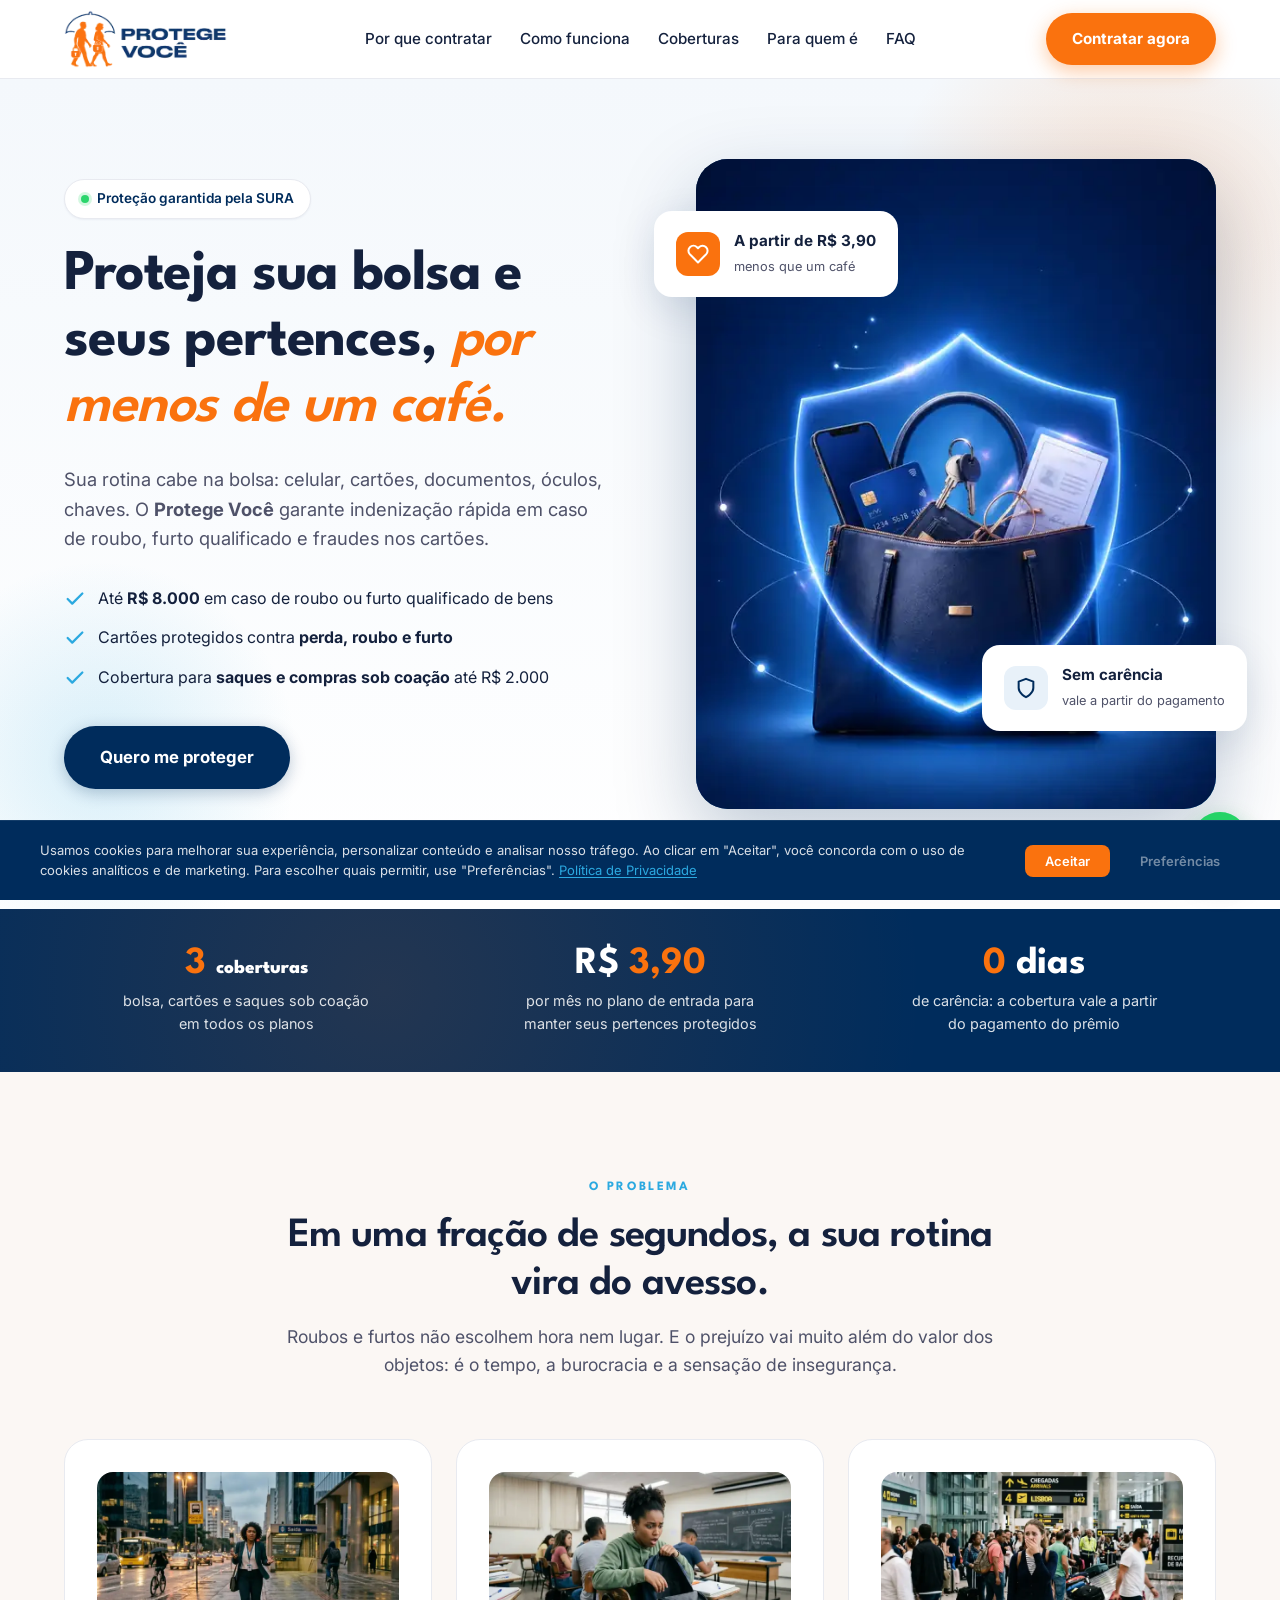
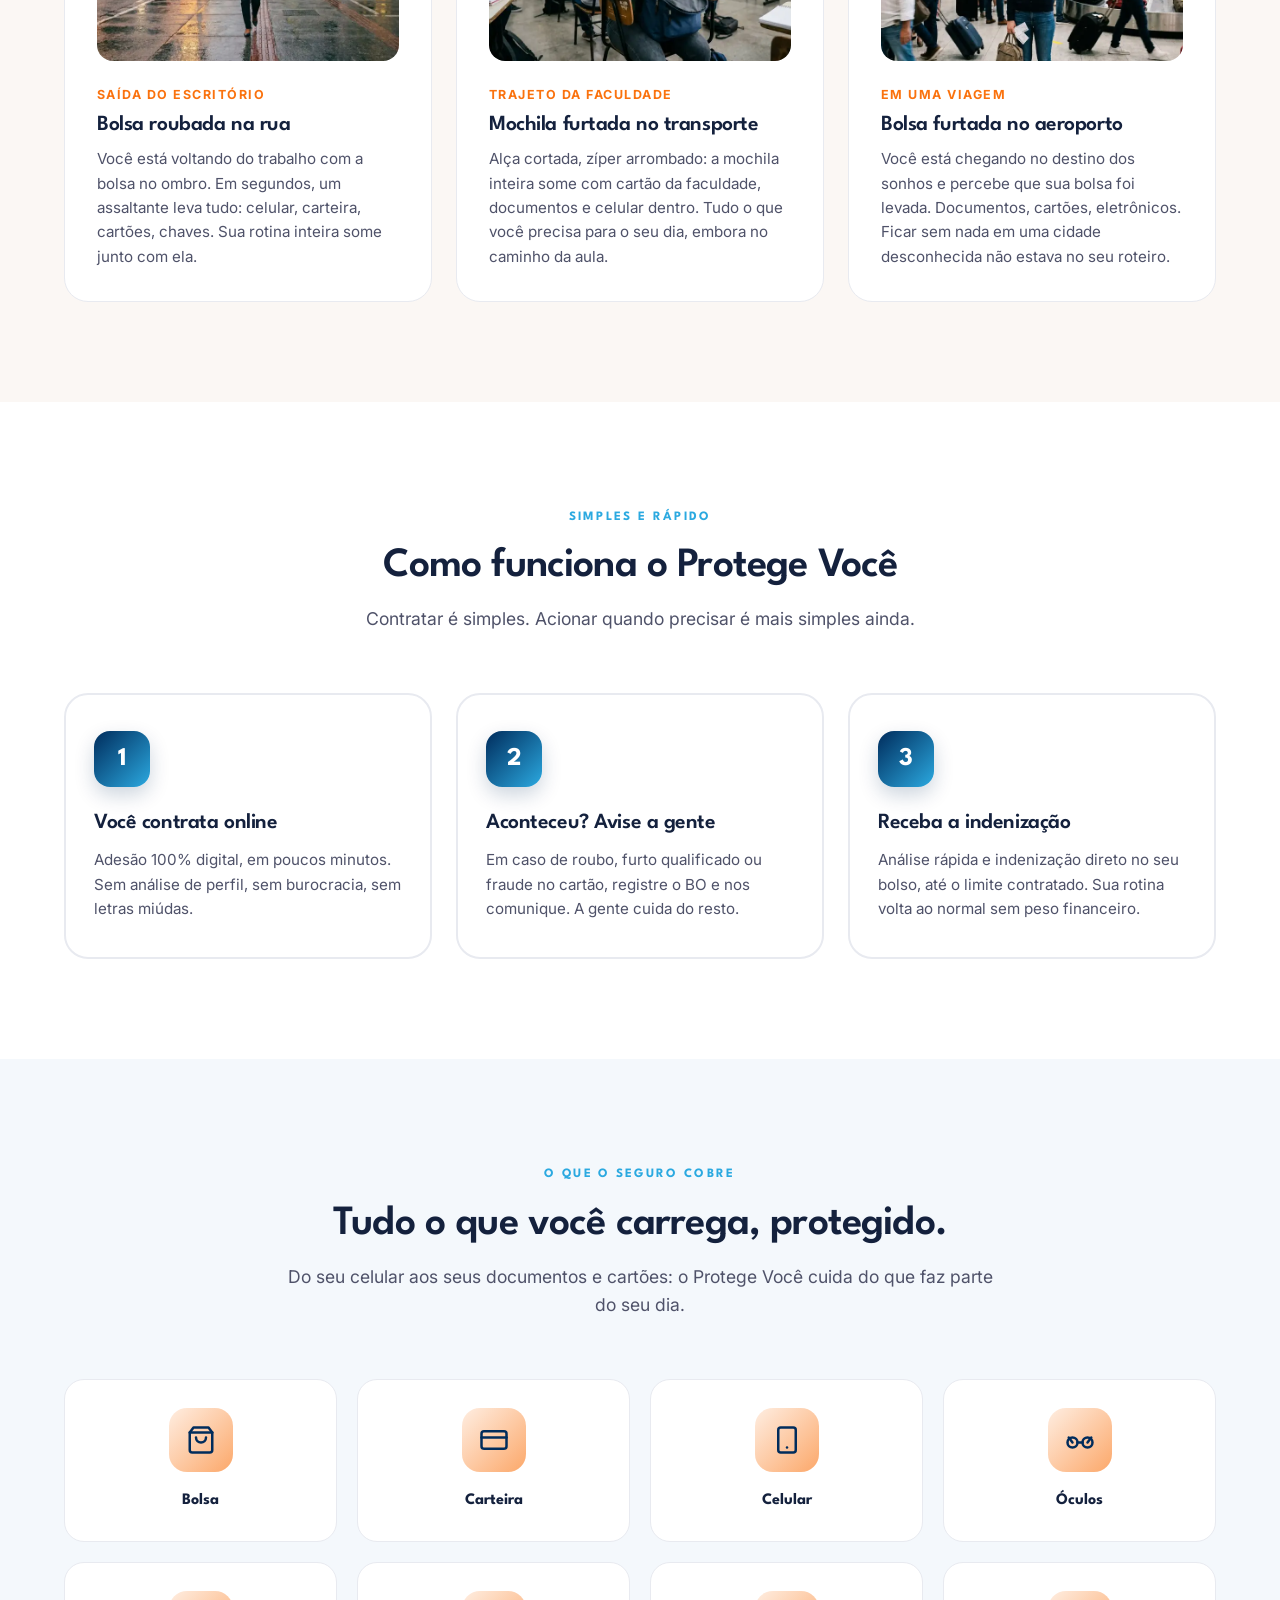
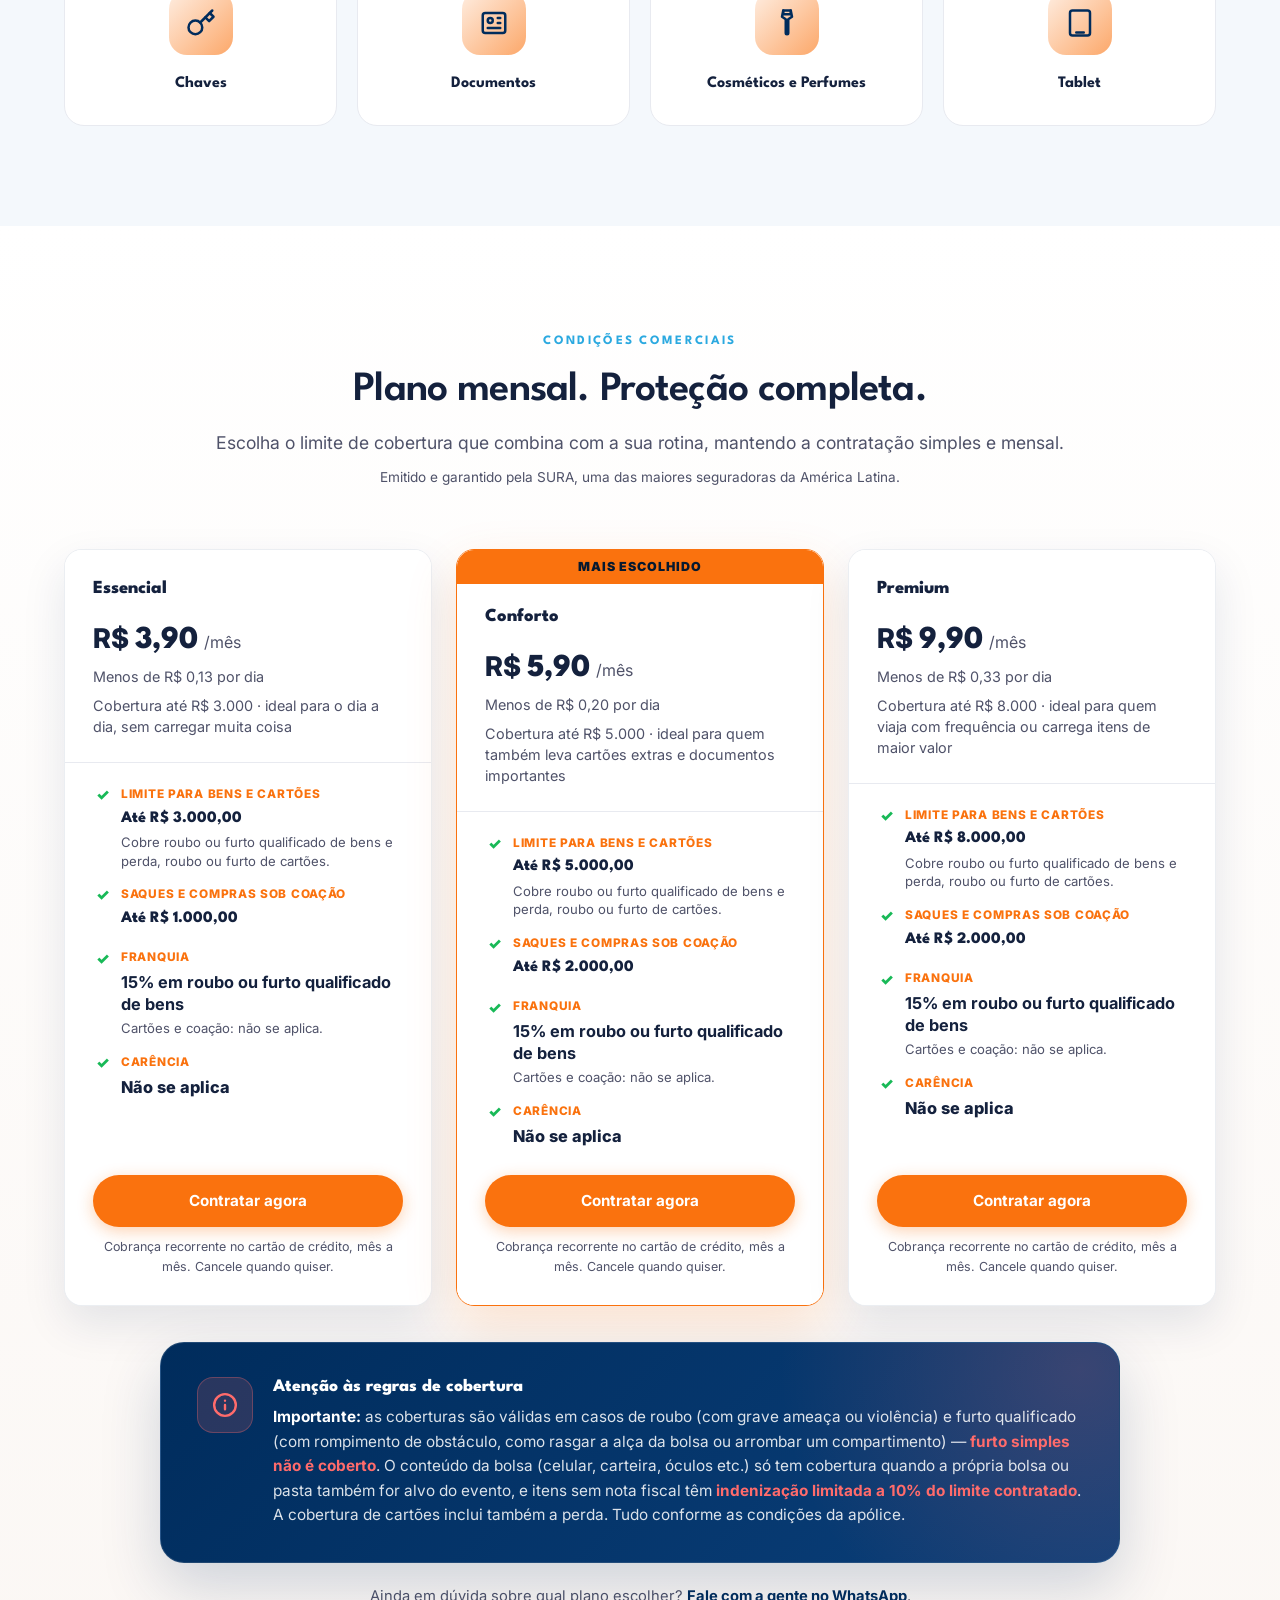
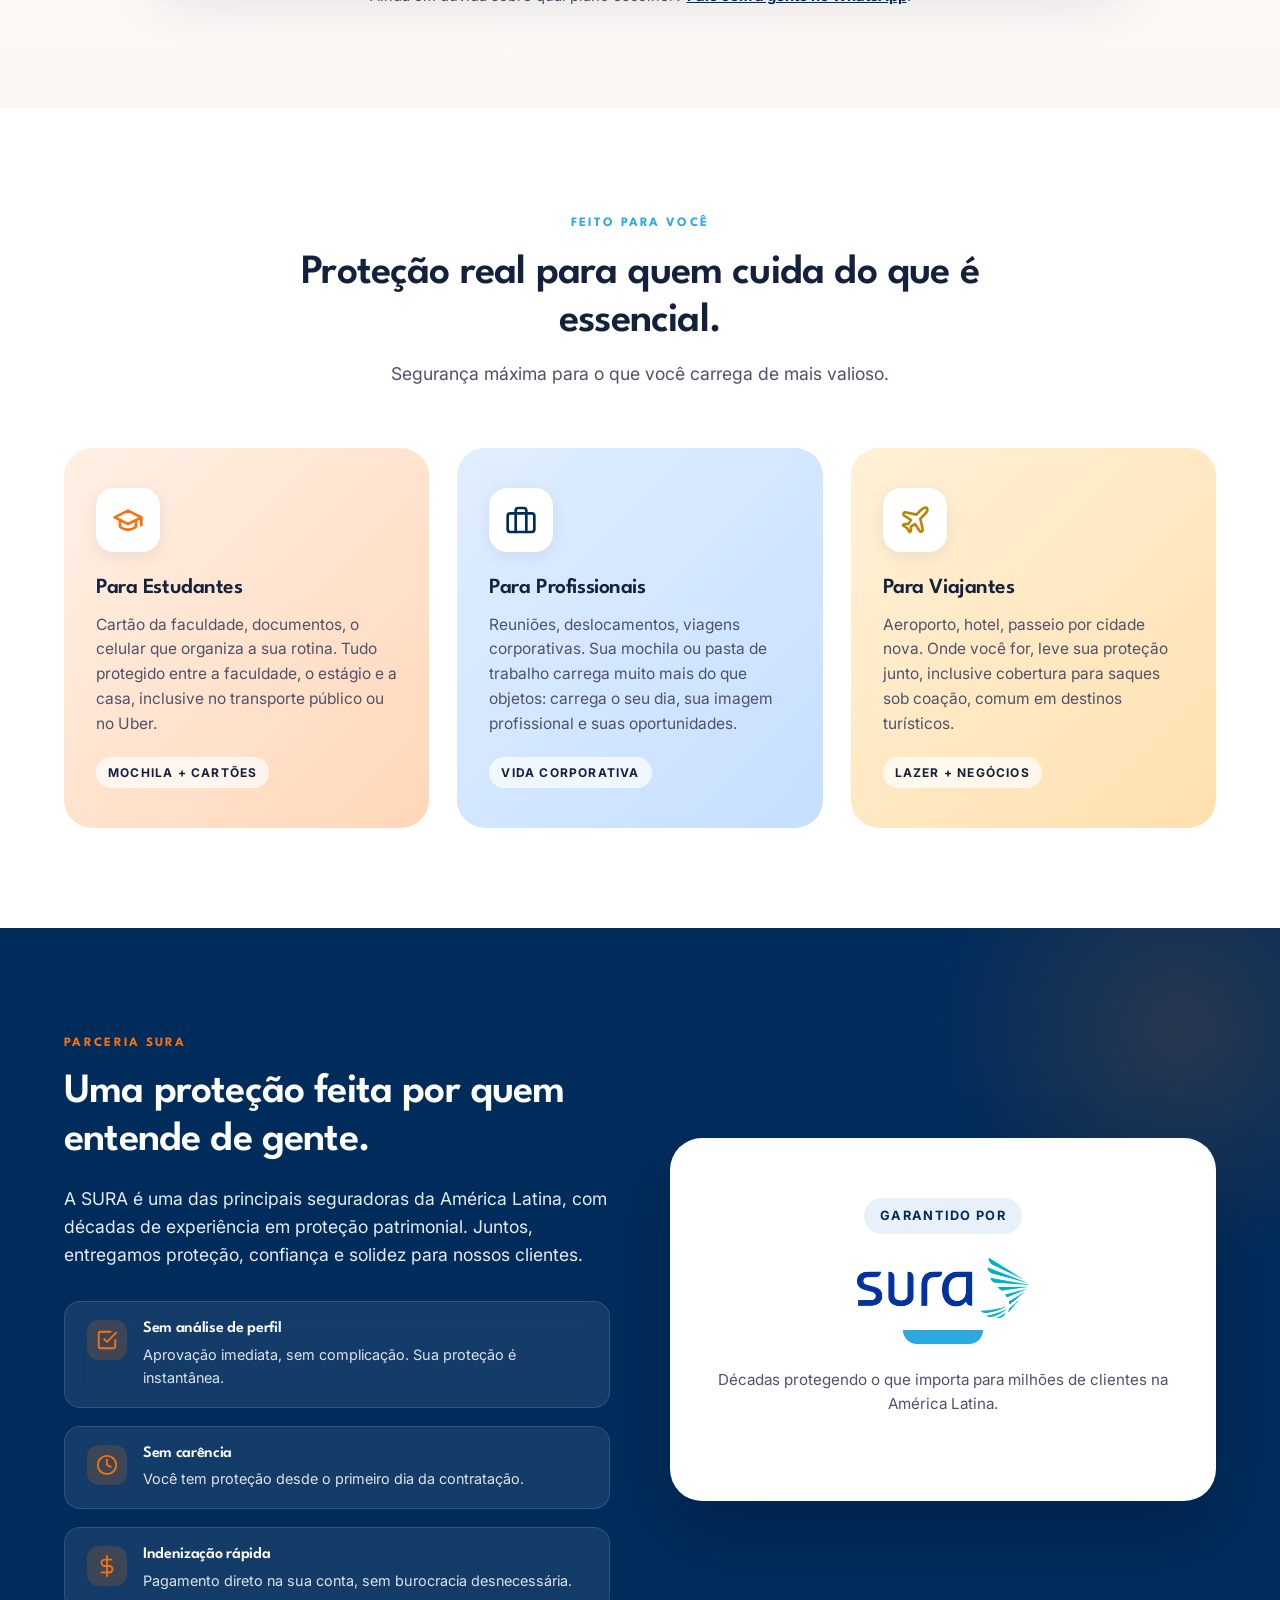
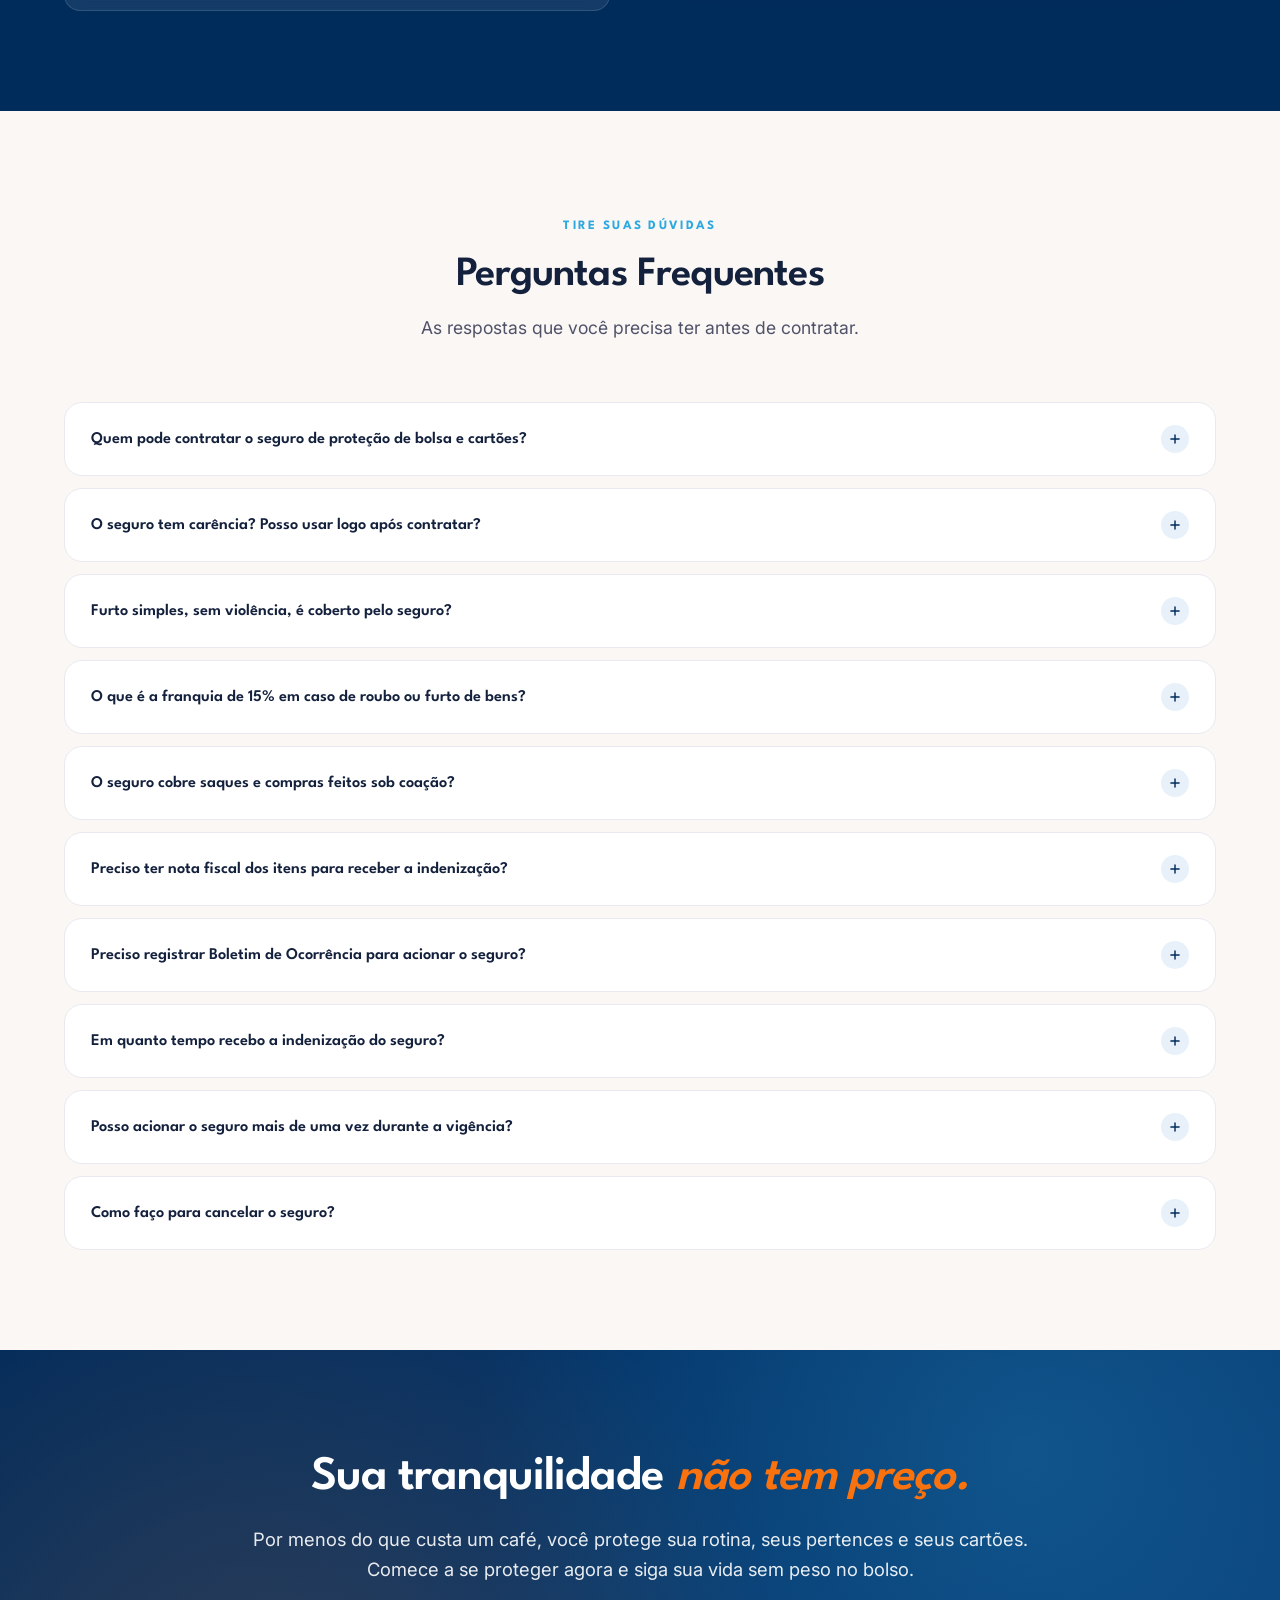
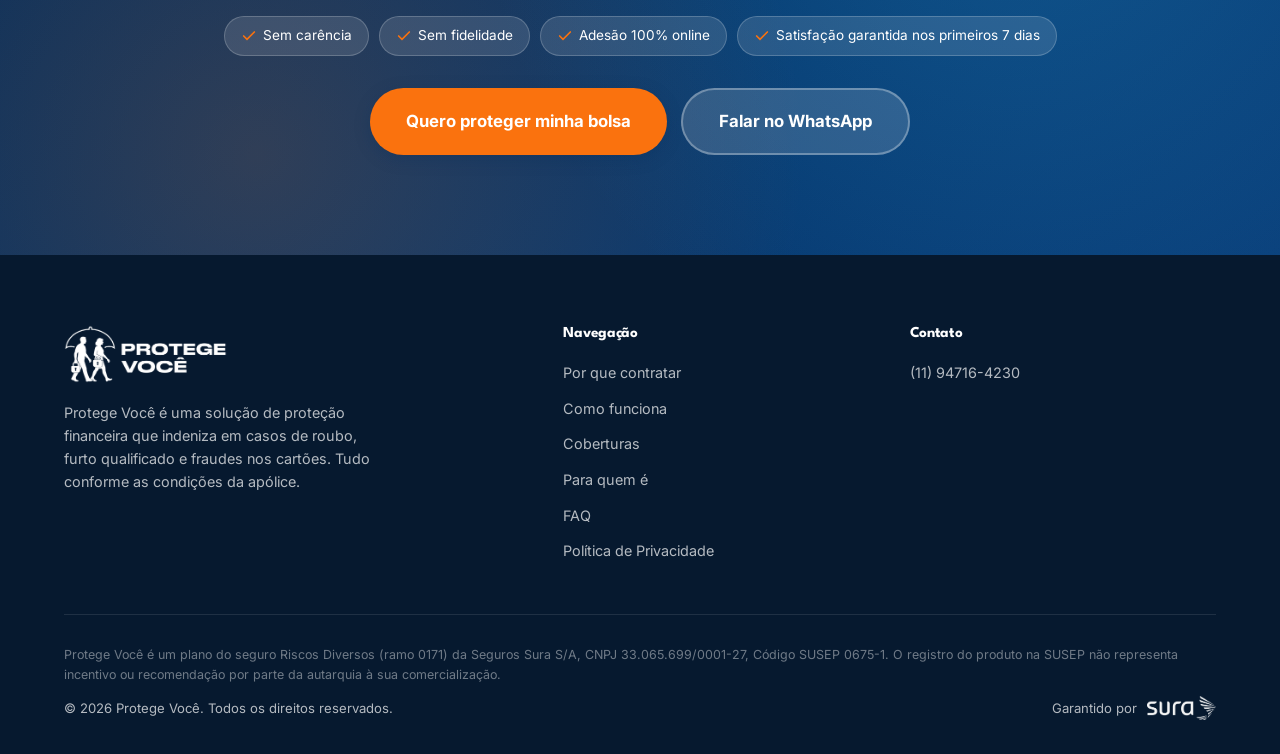
==== commit 6593fe13: "Repositório apenas com a landing em HTML único Remove pastas e demais arquivos; fica somente index.h" ====
--- a/index.html
+++ b/index.html
@@ -3,8 +3,8 @@
 <head>
 <meta charset="UTF-8" />
 <meta name="viewport" content="width=device-width, initial-scale=1.0" />
-<title>Protege Você | Proteção garantida pela SURA</title>
-<meta name="description" content="Sua bolsa carrega sua rotina. O Protege Você garante indenização em caso de roubo, furto qualificado e fraudes nos cartões a partir de R$ 3,90 por mês." />
+<title>Protege Você | Proteja sua bolsa por menos de 15 centavos por dia</title>
+<meta name="description" content="Proteja sua bolsa, celular, cartões e documentos contra roubo e furto qualificado. São R$ 3,90 por mês, menos de 15 centavos por dia." />
 <meta name="robots" content="index, follow" />
 <meta name="keywords" content="seguro de bolsa, seguro contra roubo, seguro furto qualificado, proteção de cartões, seguro Protege Você, seguro SURA" />
 
@@ -14,21 +14,25 @@
 <meta property="og:type" content="website" />
 <meta property="og:locale" content="pt_BR" />
 <meta property="og:site_name" content="Protege Você" />
-<meta property="og:title" content="Protege Você | Proteção garantida pela SURA" />
-<meta property="og:description" content="Sua bolsa carrega sua rotina. O Protege Você garante indenização em caso de roubo, furto qualificado e fraudes nos cartões a partir de R$ 3,90 por mês." />
+<meta property="og:title" content="Protege Você | Proteja sua bolsa por menos de 15 centavos por dia" />
+<meta property="og:description" content="Proteja sua bolsa, celular, cartões e documentos contra roubo e furto qualificado. São R$ 3,90 por mês, menos de 15 centavos por dia." />
 <meta property="og:url" content="https://portal.pingseguro.com.br/" />
-<meta property="og:image" content="https://portal.pingseguro.com.br/assets/ChatGPT%20Image%2028%20de%20abr.%20de%202026%2C%2023_17_01.webp" />
-<meta property="og:image:alt" content="Bolsa protegida por seguro Protege Você, com celular, carteira, chaves e óculos em segurança" />
+<meta property="og:image" content="https://portal.pingseguro.com.br/assets/og-protege-voce.jpg" />
+<meta property="og:image:alt" content="Protege Você: proteja sua bolsa por menos de 15 centavos por dia, a partir de R$ 3,90 por mês" />
+<meta property="og:image:type" content="image/jpeg" />
+<meta property="og:image:width" content="1200" />
+<meta property="og:image:height" content="630" />
 
 <!-- Twitter / X Card -->
 <meta name="twitter:card" content="summary_large_image" />
-<meta name="twitter:title" content="Protege Você | Proteção garantida pela SURA" />
-<meta name="twitter:description" content="Sua bolsa carrega sua rotina. O Protege Você garante indenização em caso de roubo, furto qualificado e fraudes nos cartões a partir de R$ 3,90 por mês." />
-<meta name="twitter:image" content="https://portal.pingseguro.com.br/assets/ChatGPT%20Image%2028%20de%20abr.%20de%202026%2C%2023_17_01.webp" />
+<meta name="twitter:title" content="Protege Você | Proteja sua bolsa por menos de 15 centavos por dia" />
+<meta name="twitter:description" content="Proteja sua bolsa, celular, cartões e documentos contra roubo e furto qualificado. São R$ 3,90 por mês, menos de 15 centavos por dia." />
+<meta name="twitter:image" content="https://portal.pingseguro.com.br/assets/og-protege-voce.jpg" />
 
 <link rel="preconnect" href="https://fonts.googleapis.com" />
 <link rel="preconnect" href="https://fonts.gstatic.com" crossorigin />
-<link href="https://fonts.googleapis.com/css2?family=Inter:wght@400;500;600;700&family=League+Spartan:wght@300;400;500;600;700;800;900&display=swap" rel="stylesheet">
+<link href="https://fonts.googleapis.com/css2?family=Inter:wght@400;500;600;700&family=League+Spartan:wght@300;400;500;600;700;800;900&display=swap" rel="stylesheet" media="print" onload="this.media='all'">
+<noscript><link href="https://fonts.googleapis.com/css2?family=Inter:wght@400;500;600;700&family=League+Spartan:wght@300;400;500;600;700;800;900&display=swap" rel="stylesheet"></noscript>
 
 <style>
 :root {
@@ -717,7 +721,7 @@
   <div class="container">
     <nav class="nav" aria-label="Navegação principal">
       <a href="#" class="logo">
-        <img src="assets/logo-protege-voce-cropped.webp" alt="Protege Você" class="brand-logo-img" />
+        <img src="[data-uri]" alt="Protege Você" class="brand-logo-img" />
       </a>
       <button type="button" class="menu-toggle" aria-expanded="false" aria-controls="nav-links" aria-label="Abrir menu de navegação">
         <svg width="24" height="24" viewBox="0 0 24 24" fill="none" stroke="currentColor" stroke-width="2.3" stroke-linecap="round" aria-hidden="true" focusable="false"><line x1="3" y1="6" x2="21" y2="6"/><line x1="3" y1="12" x2="21" y2="12"/><line x1="3" y1="18" x2="21" y2="18"/></svg>
@@ -768,7 +772,7 @@
       <div class="hero-visual">
         <div class="hero-card">
           <div class="hero-bag-illustration" style="width: 100%; height: 100%;">
-            <img src="assets/ChatGPT Image 28 de abr. de 2026, 23_17_01.webp" alt="Bolsa aberta com celular, carteira, chaves, óculos e cartão protegidos por um escudo de segurança" fetchpriority="high" decoding="async" style="width: 100%; height: 100%; object-fit: cover;" />
+            <img src="[data-uri]" alt="Bolsa aberta com celular, carteira, chaves, óculos e cartão protegidos por um escudo de segurança" fetchpriority="high" decoding="async" style="width: 100%; height: 100%; object-fit: cover;" />
           </div>
         </div>
         <div class="hero-floating hero-floating-1">
@@ -826,7 +830,7 @@
     <div class="problem-grid">
       <div class="problem-card">
         <div class="problem-card-img" style="background: none;">
-          <img src="assets/Gemini_Generated_Image_vwf1hyvwf1hyvwf1.webp" alt="Assaltante roubando a bolsa de uma pessoa na rua" loading="lazy" decoding="async" style="width: 100%; height: 100%; object-fit: cover; position: relative; z-index: 2;" />
+          <img src="[data-uri]" alt="Assaltante roubando a bolsa de uma pessoa na rua" loading="lazy" decoding="async" style="width: 100%; height: 100%; object-fit: cover; position: relative; z-index: 2;" />
         </div>
         <div class="tag">Saída do escritório</div>
         <h3>Bolsa roubada na rua</h3>
@@ -835,7 +839,7 @@
 
       <div class="problem-card">
         <div class="problem-card-img" style="background: none;">
-          <img src="assets/Gemini_Generated_Image_t5zo1pt5zo1pt5zo.webp" alt="Mochila com zíper arrombado durante furto no transporte público" loading="lazy" decoding="async" style="width: 100%; height: 100%; object-fit: cover; position: relative; z-index: 2;" />
+          <img src="[data-uri]" alt="Mochila com zíper arrombado durante furto no transporte público" loading="lazy" decoding="async" style="width: 100%; height: 100%; object-fit: cover; position: relative; z-index: 2;" />
         </div>
         <div class="tag">Trajeto da faculdade</div>
         <h3>Mochila furtada no transporte</h3>
@@ -844,7 +848,7 @@
 
       <div class="problem-card">
         <div class="problem-card-img" style="background: none;">
-          <img src="assets/Gemini_Generated_Image_bzzhikbzzhikbzzh.webp" alt="Bolsa furtada no aeroporto durante uma viagem" loading="lazy" decoding="async" style="width: 100%; height: 100%; object-fit: cover; position: relative; z-index: 2;" />
+          <img src="[data-uri]" alt="Bolsa furtada no aeroporto durante uma viagem" loading="lazy" decoding="async" style="width: 100%; height: 100%; object-fit: cover; position: relative; z-index: 2;" />
         </div>
         <div class="tag">Em uma viagem</div>
         <h3>Bolsa furtada no aeroporto</h3>
@@ -1152,7 +1156,7 @@
 
       <div class="sura-logo-card">
         <div class="selo">Garantido por</div>
-        <div class="logo-grande" style="display: flex; justify-content: center; align-items: center;"><img src="assets/sura-logo.png" alt="Logo da seguradora SURA" loading="lazy" decoding="async" style="height: 60px;" /></div>
+        <div class="logo-grande" style="display: flex; justify-content: center; align-items: center;"><img src="[data-uri]" alt="Logo da seguradora SURA" loading="lazy" decoding="async" style="height: 60px;" /></div>
         <div class="logo-curve"></div>
         <p class="desc">Décadas protegendo o que importa para milhões de clientes na América Latina.</p>
       </div>
@@ -1306,7 +1310,7 @@
     <div class="footer-grid">
       <div class="footer-brand">
         <a href="#" class="logo">
-          <img src="assets/logo-protege-voce-cropped.webp" alt="Protege Você" class="brand-logo-img" />
+          <img src="[data-uri]" alt="Protege Você" class="brand-logo-img" />
         </a>
         <p>Protege Você é uma solução de proteção financeira que indeniza em casos de roubo, furto qualificado e fraudes nos cartões. Tudo conforme as condições da apólice.</p>
       </div>
@@ -1339,7 +1343,7 @@
         <div>© 2026 Protege Você. Todos os direitos reservados.</div>
         <div class="sura-mini">
           Garantido por
-          <span class="sura-mini-logo"><img src="assets/sura-logo.png" alt="SURA" style="height: 24px; vertical-align: middle;" /></span>
+          <span class="sura-mini-logo"><img src="[data-uri]" alt="SURA" style="height: 24px; vertical-align: middle;" /></span>
         </div>
       </div>
     </div>
@@ -1356,8 +1360,8 @@
 
 <a class="floating-whatsapp" href="https://wa.me/5511947164230?text=Ol%C3%A1!%20Tenho%20d%C3%BAvidas%20sobre%20o%20Protege%20Voc%C3%AA%20e%20gostaria%20de%20atendimento." aria-label="Tirar dúvidas pelo WhatsApp" target="_blank" rel="noopener noreferrer">
   <span class="floating-whatsapp-logo" aria-hidden="true">
-    <img src="assets/botao-whatsapp-bubble.png" alt="" />
-    <img src="assets/botao-whatsapp-phone.png" alt="" />
+    <img src="[data-uri]" alt="" />
+    <img src="[data-uri]" alt="" />
   </span>
 </a>
 
@@ -1414,7 +1418,8 @@
 
 
 <!-- Protege Você: cookies, pop-up de saída e pixel (produto isolado) -->
-<link rel="stylesheet" href="https://cdnjs.cloudflare.com/ajax/libs/font-awesome/6.5.1/css/all.min.css">
+<link rel="stylesheet" href="https://cdnjs.cloudflare.com/ajax/libs/font-awesome/6.5.1/css/all.min.css" media="print" onload="this.media='all'">
+<noscript><link rel="stylesheet" href="https://cdnjs.cloudflare.com/ajax/libs/font-awesome/6.5.1/css/all.min.css"></noscript>
 <script>
 window.PV_POPUP_CONFIG = {
   product: 'protege_voce',
@@ -1424,11 +1429,2452 @@
   privacyUrl: 'politica-de-privacidade.html'
 };
 </script>
-<link rel="stylesheet" href="popup/popup.css">
-<link rel="stylesheet" href="popup/cookie-banner.css">
-<script src="popup/pv-global.js"></script>
-<script src="popup/cookie-banner.js"></script>
-<script src="popup/tracking.js"></script>
-<script src="popup/popup.js"></script>
+<style>
+/* popup/popup.css */
+/* ========================================================================
+   PV EXIT POPUP - Estilos Premium (v2)
+   - Ícones alinhados via flexbox (sem absolute)
+   - Bordas neutras até interação
+   - Erro por campo individual
+   ======================================================================== */
+
+/* Overlay */
+.pv-popup-overlay {
+  position: fixed;
+  inset: 0;
+  z-index: 99999;
+  background: rgba(0, 0, 0, 0);
+  backdrop-filter: blur(0px);
+  display: flex;
+  align-items: center;
+  justify-content: center;
+  padding: 1rem;
+  opacity: 0;
+  visibility: hidden;
+  transition: all 0.4s cubic-bezier(0.16, 1, 0.3, 1);
+  font-family: 'Inter', system-ui, -apple-system, sans-serif !important;
+  box-sizing: border-box !important;
+}
+
+.pv-popup-overlay *:not(i):not([class*="fa-"]),
+.pv-popup-overlay *::before:not([class*="fa-"]),
+.pv-popup-overlay *::after:not([class*="fa-"]) {
+  font-family: 'Inter', system-ui, -apple-system, sans-serif !important;
+}
+
+.pv-popup-overlay *,
+.pv-popup-overlay *::before,
+.pv-popup-overlay *::after {
+  box-sizing: border-box !important;
+}
+
+.pv-popup-overlay.active {
+  opacity: 1;
+  visibility: visible;
+  background: rgba(0, 0, 0, 0.6);
+  backdrop-filter: blur(8px);
+}
+
+/* Container */
+.pv-popup-container {
+  position: relative;
+  width: 100%;
+  max-width: 480px;
+  background: #ffffff;
+  border-radius: 1.25rem;
+  box-shadow:
+    0 32px 64px -16px rgba(0, 0, 0, 0.25),
+    0 0 0 1px rgba(0, 0, 0, 0.05);
+  overflow: hidden;
+  transform: scale(0.9) translateY(20px);
+  transition: transform 0.5s cubic-bezier(0.16, 1, 0.3, 1);
+}
+
+.pv-popup-overlay.active .pv-popup-container {
+  transform: scale(1) translateY(0);
+}
+
+/* Header gradient */
+.pv-popup-header {
+  background: linear-gradient(135deg, #002C5C 0%, #0A3F7A 100%);
+  padding: 2rem 2rem 1.5rem;
+  text-align: center;
+  position: relative;
+  overflow: hidden;
+}
+
+.pv-popup-header::before {
+  content: '';
+  position: absolute;
+  top: -60%;
+  right: -30%;
+  width: 200px;
+  height: 200px;
+  background: rgba(250, 114, 14, 0.2);
+  border-radius: 50%;
+  filter: blur(40px);
+}
+
+.pv-popup-header::after {
+  content: '';
+  position: absolute;
+  bottom: -40%;
+  left: -20%;
+  width: 160px;
+  height: 160px;
+  background: rgba(43, 169, 224, 0.25);
+  border-radius: 50%;
+  filter: blur(30px);
+}
+
+.pv-popup-badge {
+  display: inline-flex;
+  align-items: center;
+  gap: 0.375rem;
+  background: rgba(255, 255, 255, 0.12);
+  backdrop-filter: blur(8px);
+  border: 1px solid rgba(255, 255, 255, 0.15);
+  padding: 0.375rem 0.875rem;
+  border-radius: 999px;
+  font-size: 0.75rem;
+  font-weight: 600;
+  color: #FA720E;
+  margin-bottom: 1rem;
+  position: relative;
+  z-index: 1;
+  letter-spacing: 0.02em;
+}
+
+.pv-popup-badge i {
+  font-size: 0.625rem;
+}
+
+.pv-popup-headline {
+  font-family: 'Inter', sans-serif;
+  font-size: 1.5rem;
+  font-weight: 800;
+  color: #ffffff;
+  line-height: 1.2;
+  margin-bottom: 0.5rem;
+  position: relative;
+  z-index: 1;
+}
+
+.pv-popup-headline span {
+  color: #FA720E;
+}
+
+.pv-popup-subtitle {
+  font-family: 'Inter', sans-serif;
+  font-size: 0.9375rem;
+  color: rgba(255, 255, 255, 0.75);
+  line-height: 1.4;
+  position: relative;
+  z-index: 1;
+}
+
+/* Close button */
+.pv-popup-close {
+  position: absolute;
+  top: 0.75rem;
+  right: 0.75rem;
+  z-index: 10;
+  width: 2rem;
+  height: 2rem;
+  border: none;
+  background: rgba(255, 255, 255, 0.1);
+  backdrop-filter: blur(4px);
+  border-radius: 50%;
+  color: rgba(255, 255, 255, 0.7);
+  font-size: 1.125rem;
+  cursor: pointer;
+  display: flex;
+  align-items: center;
+  justify-content: center;
+  transition: all 0.2s ease;
+  line-height: 1;
+}
+
+.pv-popup-close:hover {
+  background: rgba(255, 255, 255, 0.2);
+  color: #ffffff;
+  transform: rotate(90deg);
+}
+
+/* Form body */
+.pv-popup-body {
+  padding: 1.5rem 2rem 2rem;
+}
+
+.pv-popup-form {
+  display: flex;
+  flex-direction: column;
+  gap: 0.875rem;
+}
+
+/* ============================================================
+   INPUT GROUP - Ícone + Input alinhados via flexbox
+   ============================================================ */
+.pv-popup-field {
+  display: flex;
+  flex-direction: column;
+  gap: 0;
+}
+
+.pv-popup-input-row {
+  display: flex;
+  align-items: center;
+  gap: 0;
+  border: 1.5px solid #e2e8f0 !important;
+  border-radius: 0.625rem !important;
+  background: #f8fafc !important;
+  transition: border-color 0.2s ease, box-shadow 0.2s ease, background-color 0.2s ease;
+  overflow: hidden;
+  box-shadow: none !important;
+  margin: 0 !important;
+  padding: 0 !important;
+}
+
+/* Ícone dentro do row - alinhado perfeitamente */
+.pv-popup-input-row .pv-popup-icon {
+  display: flex;
+  align-items: center;
+  justify-content: center;
+  width: 2.75rem;
+  min-width: 2.75rem;
+  height: 2.75rem;
+  color: #94a3b8;
+  font-size: 0.875rem;
+  transition: color 0.2s ease;
+  flex-shrink: 0;
+}
+
+.pv-popup-input-row .pv-popup-icon i {
+  margin: 0 !important;
+  padding: 0 !important;
+  line-height: 1 !important;
+  display: block !important;
+}
+
+/* Input dentro do row - sem borda própria */
+.pv-popup-input {
+  flex: 1;
+  height: 2.75rem;
+  padding: 0 0.875rem 0 0 !important;
+  margin: 0 !important;
+  border: none !important;
+  background: transparent !important;
+  font-family: 'Inter', system-ui, -apple-system, sans-serif !important;
+  font-size: 0.875rem !important;
+  font-weight: 400 !important;
+  line-height: normal !important;
+  color: #1e293b !important;
+  outline: none !important;
+  box-shadow: none !important;
+  min-width: 0;
+}
+
+.pv-popup-input::placeholder {
+  color: #94a3b8;
+}
+
+/* Focus no row inteiro */
+.pv-popup-input-row:focus-within {
+  border-color: #2BA9E0 !important;
+  background: #ffffff !important;
+  box-shadow: 0 0 0 3px rgba(43, 169, 224, 0.15) !important;
+}
+
+.pv-popup-input-row:focus-within .pv-popup-icon {
+  color: #2BA9E0 !important;
+}
+
+/* Estado de erro - borda vermelha no row, NÃO no input */
+.pv-popup-input-row.has-error {
+  border-color: #ef4444;
+  background: #fef2f2;
+}
+
+.pv-popup-input-row.has-error:focus-within {
+  box-shadow: 0 0 0 3px rgba(239, 68, 68, 0.1);
+}
+
+.pv-popup-input-row.has-error .pv-popup-icon {
+  color: #ef4444;
+}
+
+/* Mensagem de erro por campo */
+.pv-popup-error-msg {
+  display: none;
+  font-size: 0.75rem;
+  color: #ef4444;
+  margin-top: 0.25rem;
+  padding-left: 0.25rem;
+  font-weight: 500;
+}
+
+.pv-popup-error-msg.visible {
+  display: block;
+  animation: pv-slideDown 0.25s ease;
+}
+
+@keyframes pv-slideDown {
+  from {
+    opacity: 0;
+    transform: translateY(-4px);
+  }
+  to {
+    opacity: 1;
+    transform: translateY(0);
+  }
+}
+
+/* CTA Button */
+.pv-popup-cta {
+  width: 100%;
+  height: 3rem;
+  border: none;
+  border-radius: 0.625rem;
+  background: linear-gradient(135deg, #FA720E 0%, #e0630a 100%);
+  color: #ffffff;
+  font-family: 'Inter', sans-serif;
+  font-size: 0.9375rem;
+  font-weight: 700;
+  cursor: pointer;
+  display: flex;
+  align-items: center;
+  justify-content: center;
+  gap: 0.5rem;
+  transition: all 0.25s ease;
+  margin-top: 0.25rem;
+  position: relative;
+  overflow: hidden;
+}
+
+.pv-popup-cta::before {
+  content: '';
+  position: absolute;
+  inset: 0;
+  background: linear-gradient(135deg, rgba(255,255,255,0.1), transparent);
+  opacity: 0;
+  transition: opacity 0.25s;
+}
+
+.pv-popup-cta:hover::before {
+  opacity: 1;
+}
+
+.pv-popup-cta:hover {
+  transform: translateY(-1px);
+  box-shadow: 0 8px 24px -4px rgba(250, 114, 14, 0.4);
+}
+
+.pv-popup-cta:active {
+  transform: translateY(0);
+}
+
+.pv-popup-cta:disabled {
+  opacity: 0.7;
+  cursor: not-allowed;
+  transform: none !important;
+  box-shadow: none !important;
+}
+
+.pv-popup-cta i {
+  font-size: 0.875rem;
+}
+
+/* Loading state */
+.pv-popup-cta .pv-spinner {
+  display: none;
+  width: 1.125rem;
+  height: 1.125rem;
+  border: 2px solid rgba(255, 255, 255, 0.3);
+  border-top-color: #ffffff;
+  border-radius: 50%;
+  animation: pv-spin 0.6s linear infinite;
+}
+
+.pv-popup-cta.loading .pv-spinner {
+  display: block;
+}
+
+.pv-popup-cta.loading .pv-cta-text,
+.pv-popup-cta.loading .pv-cta-icon {
+  display: none;
+}
+
+@keyframes pv-spin {
+  to { transform: rotate(360deg); }
+}
+
+/* Trust note */
+.pv-popup-trust {
+  display: flex;
+  align-items: center;
+  justify-content: center;
+  gap: 0.375rem;
+  margin-top: 0.75rem;
+  font-size: 0.6875rem;
+  color: #64748b;
+  text-align: center;
+  line-height: 1.4;
+}
+
+.pv-popup-trust i {
+  font-size: 0.5625rem;
+  flex-shrink: 0;
+}
+
+/* Success state */
+.pv-popup-success {
+  display: none;
+  text-align: center;
+  padding: 2rem;
+}
+
+.pv-popup-success.visible {
+  display: block;
+  animation: pv-fadeUp 0.5s ease;
+}
+
+@keyframes pv-fadeUp {
+  from { opacity: 0; transform: translateY(12px); }
+  to { opacity: 1; transform: translateY(0); }
+}
+
+.pv-popup-success-icon {
+  width: 4rem;
+  height: 4rem;
+  margin: 0 auto 1rem;
+  background: linear-gradient(135deg, #22c55e, #16a34a);
+  border-radius: 50%;
+  display: flex;
+  align-items: center;
+  justify-content: center;
+  box-shadow: 0 8px 24px -4px rgba(34, 197, 94, 0.35);
+}
+
+.pv-popup-success-icon i {
+  color: #ffffff;
+  font-size: 1.75rem;
+}
+
+.pv-popup-success-title {
+  font-family: 'Inter', sans-serif;
+  font-size: 1.25rem;
+  font-weight: 800;
+  color: #1e293b;
+  margin-bottom: 0.375rem;
+}
+
+.pv-popup-success-text {
+  font-family: 'Inter', sans-serif;
+  font-size: 0.875rem;
+  color: #64748b;
+  line-height: 1.5;
+}
+
+/* Responsive - Mobile sheet */
+@media (max-width: 480px) {
+  .pv-popup-overlay {
+    align-items: flex-end;
+    padding: 0;
+  }
+
+  .pv-popup-container {
+    max-width: 100%;
+    border-radius: 1.25rem 1.25rem 0 0;
+    max-height: 92vh;
+    overflow-y: auto;
+    transform: translateY(100%);
+  }
+
+  .pv-popup-overlay.active .pv-popup-container {
+    transform: translateY(0);
+  }
+
+  .pv-popup-header {
+    padding: 1.5rem 1.25rem 1.25rem;
+  }
+
+  .pv-popup-headline {
+    font-size: 1.25rem;
+  }
+
+  .pv-popup-body {
+    padding: 1.25rem;
+  }
+
+  .pv-popup-input {
+    height: 2.625rem;
+    font-size: 1rem;
+  }
+
+  .pv-popup-input-row {
+    height: auto;
+  }
+
+  .pv-popup-input-row .pv-popup-icon {
+    height: 2.625rem;
+    width: 2.625rem;
+    min-width: 2.625rem;
+  }
+
+  .pv-popup-cta {
+    height: 2.875rem;
+  }
+}
+
+/* Accessibility */
+.pv-popup-close:focus-visible,
+.pv-popup-input:focus-visible,
+.pv-popup-cta:focus-visible {
+  outline: 2px solid #2BA9E0;
+  outline-offset: 2px;
+}
+
+/* Reduced motion */
+@media (prefers-reduced-motion: reduce) {
+  .pv-popup-overlay,
+  .pv-popup-container,
+  .pv-popup-input-row,
+  .pv-popup-cta,
+  .pv-popup-close {
+    transition: none !important;
+    animation: none !important;
+  }
+}
+
+</style>
+<style>
+/* popup/cookie-banner.css */
+/* ========================================================================
+   PV COOKIE BANNER - Estilos
+   ======================================================================== */
+
+/* Banner container */
+.pv-cookie-banner {
+  position: fixed;
+  bottom: 0;
+  left: 0;
+  right: 0;
+  z-index: 99998;
+  background: #002C5C;
+  border-top: 1px solid rgba(255, 255, 255, 0.08);
+  padding: 1.25rem 1.5rem;
+  transform: translateY(100%);
+  transition: transform 0.5s cubic-bezier(0.16, 1, 0.3, 1);
+  font-family: 'Inter', system-ui, -apple-system, sans-serif !important;
+  box-sizing: border-box !important;
+}
+
+.pv-cookie-banner *:not(i):not([class*="fa-"]),
+.pv-cookie-banner *::before:not([class*="fa-"]),
+.pv-cookie-banner *::after:not([class*="fa-"]) {
+  font-family: 'Inter', system-ui, -apple-system, sans-serif !important;
+}
+
+.pv-cookie-banner *,
+.pv-cookie-banner *::before,
+.pv-cookie-banner *::after {
+  box-sizing: border-box !important;
+}
+
+.pv-cookie-banner.visible {
+  transform: translateY(0);
+}
+
+.pv-cookie-inner {
+  max-width: 1200px;
+  margin: 0 auto;
+  display: flex;
+  align-items: center;
+  justify-content: space-between;
+  gap: 1.5rem;
+}
+
+/* Texto */
+.pv-cookie-text {
+  flex: 1;
+  color: rgba(255, 255, 255, 0.85);
+  font-size: 0.8125rem;
+  line-height: 1.5;
+}
+
+.pv-cookie-text a {
+  color: #2BA9E0;
+  text-decoration: underline;
+  text-underline-offset: 2px;
+}
+
+.pv-cookie-text a:hover {
+  color: #7fd0f0;
+}
+
+/* Botões */
+.pv-cookie-actions {
+  display: flex;
+  align-items: center;
+  gap: 0.625rem;
+  flex-shrink: 0;
+}
+
+.pv-cookie-btn {
+  border: none !important;
+  border-radius: 0.5rem !important;
+  padding: 0.5rem 1.25rem !important;
+  margin: 0 !important;
+  font-family: 'Inter', system-ui, -apple-system, sans-serif !important;
+  font-size: 0.8125rem !important;
+  font-weight: 600 !important;
+  line-height: normal !important;
+  cursor: pointer !important;
+  transition: all 0.2s ease !important;
+  white-space: nowrap !important;
+  box-shadow: none !important;
+  text-transform: none !important;
+}
+
+.pv-cookie-btn-accept {
+  background: #FA720E;
+  color: #ffffff;
+}
+
+.pv-cookie-btn-accept:hover {
+  background: #e0630a;
+  box-shadow: 0 4px 12px rgba(250, 114, 14, 0.3);
+}
+
+.pv-cookie-btn-reject {
+  background: transparent;
+  color: rgba(255, 255, 255, 0.6);
+  border: 1px solid rgba(255, 255, 255, 0.15);
+}
+
+.pv-cookie-btn-reject:hover {
+  color: rgba(255, 255, 255, 0.9);
+  border-color: rgba(255, 255, 255, 0.3);
+}
+
+.pv-cookie-btn-prefs {
+  background: transparent;
+  color: rgba(255, 255, 255, 0.45);
+  padding: 0.5rem 0.75rem;
+  font-size: 0.75rem;
+}
+
+.pv-cookie-btn-prefs:hover {
+  color: rgba(255, 255, 255, 0.8);
+}
+
+/* Painel de preferências */
+.pv-cookie-prefs {
+  display: none;
+  margin-top: 1rem;
+  padding-top: 1rem;
+  border-top: 1px solid rgba(255, 255, 255, 0.08);
+}
+
+.pv-cookie-prefs.visible {
+  display: block;
+  animation: pvCookieFade 0.3s ease;
+}
+
+@keyframes pvCookieFade {
+  from { opacity: 0; transform: translateY(8px); }
+  to { opacity: 1; transform: translateY(0); }
+}
+
+.pv-cookie-category {
+  display: flex;
+  align-items: center;
+  justify-content: space-between;
+  padding: 0.625rem 0;
+}
+
+.pv-cookie-category + .pv-cookie-category {
+  border-top: 1px solid rgba(255, 255, 255, 0.05);
+}
+
+.pv-cookie-cat-info {
+  flex: 1;
+}
+
+.pv-cookie-cat-name {
+  font-size: 0.8125rem;
+  font-weight: 600;
+  color: rgba(255, 255, 255, 0.9);
+  margin-bottom: 0.125rem;
+}
+
+.pv-cookie-cat-desc {
+  font-size: 0.6875rem;
+  color: rgba(255, 255, 255, 0.45);
+}
+
+/* Toggle switch */
+.pv-cookie-toggle {
+  position: relative;
+  width: 2.5rem;
+  height: 1.375rem;
+  flex-shrink: 0;
+}
+
+.pv-cookie-toggle input {
+  opacity: 0;
+  width: 0;
+  height: 0;
+  position: absolute;
+}
+
+.pv-cookie-toggle-track {
+  position: absolute;
+  inset: 0;
+  background: rgba(255, 255, 255, 0.15);
+  border-radius: 999px;
+  cursor: pointer;
+  transition: background 0.2s;
+}
+
+.pv-cookie-toggle-track::after {
+  content: '';
+  position: absolute;
+  top: 2px;
+  left: 2px;
+  width: 1.125rem;
+  height: 1.125rem;
+  border-radius: 50%;
+  background: #ffffff;
+  transition: transform 0.2s ease;
+}
+
+.pv-cookie-toggle input:checked + .pv-cookie-toggle-track {
+  background: #FA720E;
+}
+
+.pv-cookie-toggle input:checked + .pv-cookie-toggle-track::after {
+  transform: translateX(1.125rem);
+}
+
+.pv-cookie-toggle input:disabled + .pv-cookie-toggle-track {
+  opacity: 0.5;
+  cursor: not-allowed;
+}
+
+.pv-cookie-prefs-save {
+  margin-top: 0.75rem;
+  display: flex;
+  justify-content: flex-end;
+}
+
+/* Responsive */
+@media (max-width: 640px) {
+  .pv-cookie-banner {
+    padding: 0.875rem 1rem calc(0.875rem + env(safe-area-inset-bottom));
+  }
+
+  .pv-cookie-inner {
+    flex-direction: column;
+    align-items: stretch;
+    gap: 0.75rem;
+  }
+
+  .pv-cookie-text {
+    font-size: 0.75rem;
+    line-height: 1.45;
+  }
+
+  .pv-cookie-actions {
+    flex-direction: row;
+    gap: 0.5rem;
+  }
+
+  .pv-cookie-btn {
+    flex: 1;
+    text-align: center;
+    padding: 0.7rem 0.5rem !important;
+  }
+
+  .pv-cookie-btn-prefs {
+    border: 1px solid rgba(255, 255, 255, 0.35) !important;
+    color: rgba(255, 255, 255, 0.9) !important;
+  }
+}
+
+</style>
+<script>
+/* popup/pv-global.js */
+/* ========================================================================
+   PV GLOBAL - Script de Atribuição e DataLayer Base
+   
+   Roda em TODAS as páginas.
+   - Lê parâmetros da URL (partner_id, UTMs)
+   - Persiste no localStorage (sobrevive entre sessões)
+   - Cria session_id no sessionStorage
+   - Exporta helpers para tracking
+   ======================================================================== */
+
+(function () {
+  'use strict';
+
+  // Garante dataLayer
+  window.dataLayer = window.dataLayer || [];
+
+  // ============================================================
+  // HELPERS
+  // ============================================================
+
+  /**
+   * Lê um parâmetro da URL atual
+   */
+  function getParam(name) {
+    try {
+      const url = new URL(window.location.href);
+      return url.searchParams.get(name);
+    } catch (e) {
+      // Fallback para file:// protocol
+      const params = new URLSearchParams(window.location.search);
+      return params.get(name);
+    }
+  }
+
+  /**
+   * Prioridade: URL > localStorage > fallback
+   */
+  function getStoredOrParam(name, fallback) {
+    fallback = fallback || '';
+    return getParam(name) || localStorage.getItem('pv_' + name) || fallback;
+  }
+
+  /**
+   * Gera ou recupera session_id (por sessão do browser)
+   */
+  function getSessionId() {
+    const key = 'pv_session_id';
+    let sid = sessionStorage.getItem(key);
+    if (!sid) {
+      sid = 'sid_' + Date.now() + '_' + Math.random().toString(36).substring(2, 9);
+      sessionStorage.setItem(key, sid);
+    }
+    return sid;
+  }
+
+  // ============================================================
+  // PERSISTÊNCIA DE ATRIBUIÇÃO
+  // ============================================================
+
+  /**
+   * Salva parâmetros no localStorage quando presentes na URL.
+   * Isso garante que o partner_id e UTMs sobrevivam navegação e refreshes.
+   */
+  function persistAttribution() {
+    const keys = [
+      'partner_id',
+      'utm_source',
+      'utm_medium',
+      'utm_campaign',
+      'utm_content',
+      'utm_term'
+    ];
+
+    keys.forEach(function (key) {
+      const value = getParam(key);
+      if (value) {
+        localStorage.setItem('pv_' + key, value);
+      }
+    });
+
+    // partner_id também pode vir como 'pid'
+    const pid = getParam('pid');
+    if (pid && !getParam('partner_id')) {
+      localStorage.setItem('pv_partner_id', pid);
+    }
+  }
+
+  // ============================================================
+  // DADOS DE TRACKING GLOBAIS
+  // ============================================================
+
+  /**
+   * Retorna objeto completo de tracking para qualquer evento.
+   * Usado como base para popup, cookie banner, e qualquer outro push.
+   */
+  function getTrackingData() {
+    return {
+      product: 'protege_voce',
+      partner_id: getStoredOrParam('partner_id', 'direct'),
+      utm_source: getStoredOrParam('utm_source'),
+      utm_medium: getStoredOrParam('utm_medium'),
+      utm_campaign: getStoredOrParam('utm_campaign'),
+      utm_content: getStoredOrParam('utm_content'),
+      utm_term: getStoredOrParam('utm_term'),
+      page_url: window.location.href,
+      page_path: window.location.pathname,
+      page_title: document.title,
+      referrer: document.referrer || '',
+      session_id: getSessionId(),
+      timestamp: new Date().toISOString()
+    };
+  }
+
+  /**
+   * Push genérico de evento no dataLayer
+   */
+  function pushEvent(eventName, extra) {
+    extra = extra || {};
+    var payload = Object.assign({}, { event: eventName }, getTrackingData(), extra);
+    window.dataLayer.push(payload);
+    console.log('%c[PV dataLayer]', 'color: #3b82f6; font-weight: bold;', eventName, payload);
+  }
+
+  // ============================================================
+  // PUSH DE EVENTO PARA POPUP (atalho)
+  // ============================================================
+
+  function pushPopupEvent(eventName, extra) {
+    extra = extra || {};
+    pushEvent(eventName, Object.assign({
+      popup_name: 'pv_exit_popup',
+      form_name: 'pv_lead_capture'
+    }, extra));
+  }
+
+  // ============================================================
+  // INIT
+  // ============================================================
+
+  persistAttribution();
+
+  // ============================================================
+  // EXPORTA API GLOBAL
+  // ============================================================
+
+  window.PVGlobal = {
+    getParam: getParam,
+    getStoredOrParam: getStoredOrParam,
+    getSessionId: getSessionId,
+    getTrackingData: getTrackingData,
+    pushEvent: pushEvent,
+    pushPopupEvent: pushPopupEvent,
+    persistAttribution: persistAttribution
+  };
+
+  console.log('[PV Global] Atribuição carregada.', {
+    partner_id: getStoredOrParam('partner_id', 'direct'),
+    utm_source: getStoredOrParam('utm_source'),
+    session_id: getSessionId()
+  });
+
+})();
+
+</script>
+<script>
+/* popup/cookie-banner.js */
+/* ========================================================================
+   PV COOKIE BANNER - Consentimento de Cookies (v2)
+   
+   Regras:
+   - Aceitar: libera analytics + marketing (GTM, GA4, Meta Pixel)
+   - Recusar: só necessários
+   - Sem resposta: bloqueia marketing
+   - Salva escolha no localStorage por 180 dias
+   
+   dataLayer Events:
+   - cookie_banner_view
+   - cookie_accept          (push simples: { event: 'cookie_accept' })
+   - cookie_reject          (push simples: { event: 'cookie_reject' })
+   - cookie_preferences_save
+   - consent_update         (com detalhes de cada tipo)
+   
+   Depende de: pv-global.js (PVGlobal.pushEvent)
+   ======================================================================== */
+
+(function () {
+  'use strict';
+
+  // ============================================================
+  // CONFIG
+  // ============================================================
+  var COOKIE_CONFIG = {
+    storageKey: 'pv_cookie_consent',
+    expirationDays: 180
+  };
+
+  // ============================================================
+  // ESTADO
+  // ============================================================
+
+  function setCookie(name, value, days) {
+    var expires = "";
+    if (days) {
+      var date = new Date();
+      date.setTime(date.getTime() + (days * 24 * 60 * 60 * 1000));
+      expires = "; expires=" + date.toUTCString();
+    }
+    document.cookie = name + "=" + encodeURIComponent(value) + expires + "; path=/";
+  }
+
+  function getCookie(name) {
+    var nameEQ = name + "=";
+    var ca = document.cookie.split(';');
+    for(var i=0;i < ca.length;i++) {
+      var c = ca[i];
+      while (c.charAt(0)==' ') c = c.substring(1,c.length);
+      if (c.indexOf(nameEQ) == 0) return decodeURIComponent(c.substring(nameEQ.length,c.length));
+    }
+    return null;
+  }
+
+  /**
+   * Lê o consentimento salvo
+   * @returns {Object|null} { analytics: bool, marketing: bool, savedAt: timestamp }
+   */
+  function getSavedConsent() {
+    var saved = getCookie(COOKIE_CONFIG.storageKey);
+    if (!saved) return null;
+    try {
+      return JSON.parse(saved);
+    } catch (e) {
+      return null;
+    }
+  }
+
+  /**
+   * Salva consentimento
+   */
+  function saveConsent(analytics, marketing) {
+    var data = {
+      necessary: true,
+      analytics: !!analytics,
+      marketing: !!marketing,
+      savedAt: Date.now()
+    };
+    setCookie(COOKIE_CONFIG.storageKey, JSON.stringify(data), COOKIE_CONFIG.expirationDays);
+    return data;
+  }
+
+  /**
+   * Verifica se o marketing está consentido
+   */
+  function isMarketingAllowed() {
+    var consent = getSavedConsent();
+    return consent && consent.marketing === true;
+  }
+
+  /**
+   * Verifica se analytics está consentido
+   */
+  function isAnalyticsAllowed() {
+    var consent = getSavedConsent();
+    return consent && consent.analytics === true;
+  }
+
+  // ============================================================
+  // HTML DO BANNER
+  // ============================================================
+
+  function injectBanner() {
+    if (document.getElementById('pv-cookie-banner')) return;
+
+    var policyUrl = (window.PV_POPUP_CONFIG && window.PV_POPUP_CONFIG.privacyUrl) || 'politica-de-privacidade.html';
+
+    var html = ''
+    + '<div class="pv-cookie-banner" id="pv-cookie-banner" role="dialog" aria-label="Consentimento de cookies">'
+    + '  <div class="pv-cookie-inner">'
+    + '    <div class="pv-cookie-text">'
+    + '      <p>Usamos cookies para melhorar sua experiência, personalizar conteúdo e analisar nosso tráfego. '
+    + '      Ao clicar em "Aceitar", você concorda com o uso de cookies analíticos e de marketing. Para escolher quais permitir, use "Preferências". '
+    + '      <a href="' + policyUrl + '" id="pv-cookie-policy-link">Política de Privacidade</a></p>'
+    + '    </div>'
+    + '    <div class="pv-cookie-actions">'
+    + '      <button class="pv-cookie-btn pv-cookie-btn-accept" id="pv-cookie-accept">Aceitar</button>'
+    + '      <button class="pv-cookie-btn pv-cookie-btn-prefs" id="pv-cookie-prefs-btn">Preferências</button>'
+    + '    </div>'
+    + '  </div>'
+    + '  <div class="pv-cookie-prefs" id="pv-cookie-prefs-panel">'
+    + '    <div class="pv-cookie-category">'
+    + '      <div class="pv-cookie-cat-info">'
+    + '        <div class="pv-cookie-cat-name">Necessários</div>'
+    + '        <div class="pv-cookie-cat-desc">Essenciais para o funcionamento do site. Sempre ativos.</div>'
+    + '      </div>'
+    + '      <label class="pv-cookie-toggle">'
+    + '        <input type="checkbox" checked disabled>'
+    + '        <span class="pv-cookie-toggle-track"></span>'
+    + '      </label>'
+    + '    </div>'
+    + '    <div class="pv-cookie-category">'
+    + '      <div class="pv-cookie-cat-info">'
+    + '        <div class="pv-cookie-cat-name">Analytics</div>'
+    + '        <div class="pv-cookie-cat-desc">Nos ajudam a entender como você usa o site (GA4).</div>'
+    + '      </div>'
+    + '      <label class="pv-cookie-toggle">'
+    + '        <input type="checkbox" id="pv-pref-analytics">'
+    + '        <span class="pv-cookie-toggle-track"></span>'
+    + '      </label>'
+    + '    </div>'
+    + '    <div class="pv-cookie-category">'
+    + '      <div class="pv-cookie-cat-info">'
+    + '        <div class="pv-cookie-cat-name">Marketing</div>'
+    + '        <div class="pv-cookie-cat-desc">Permitem anúncios personalizados (Meta Pixel, remarketing).</div>'
+    + '      </div>'
+    + '      <label class="pv-cookie-toggle">'
+    + '        <input type="checkbox" id="pv-pref-marketing">'
+    + '        <span class="pv-cookie-toggle-track"></span>'
+    + '      </label>'
+    + '    </div>'
+    + '    <div class="pv-cookie-prefs-save">'
+    + '      <button class="pv-cookie-btn pv-cookie-btn-accept" id="pv-cookie-save-prefs">Salvar preferências</button>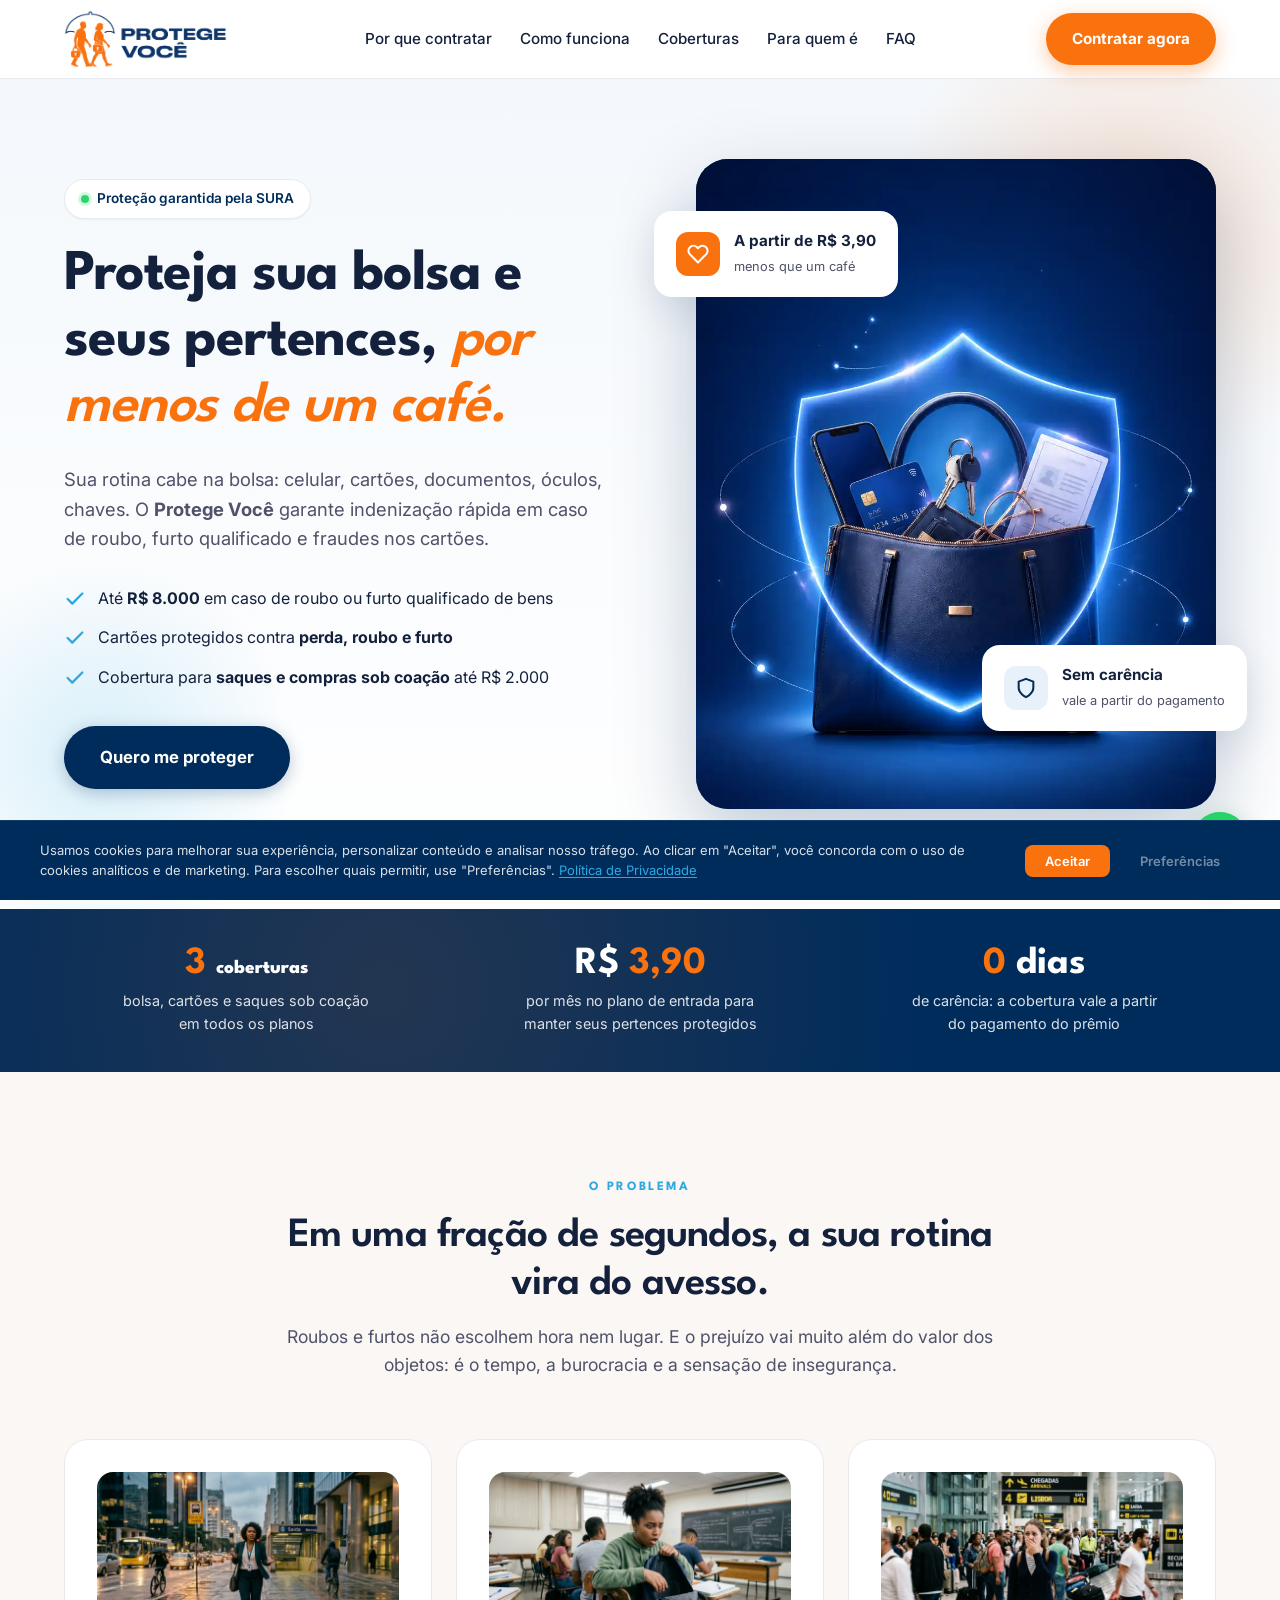
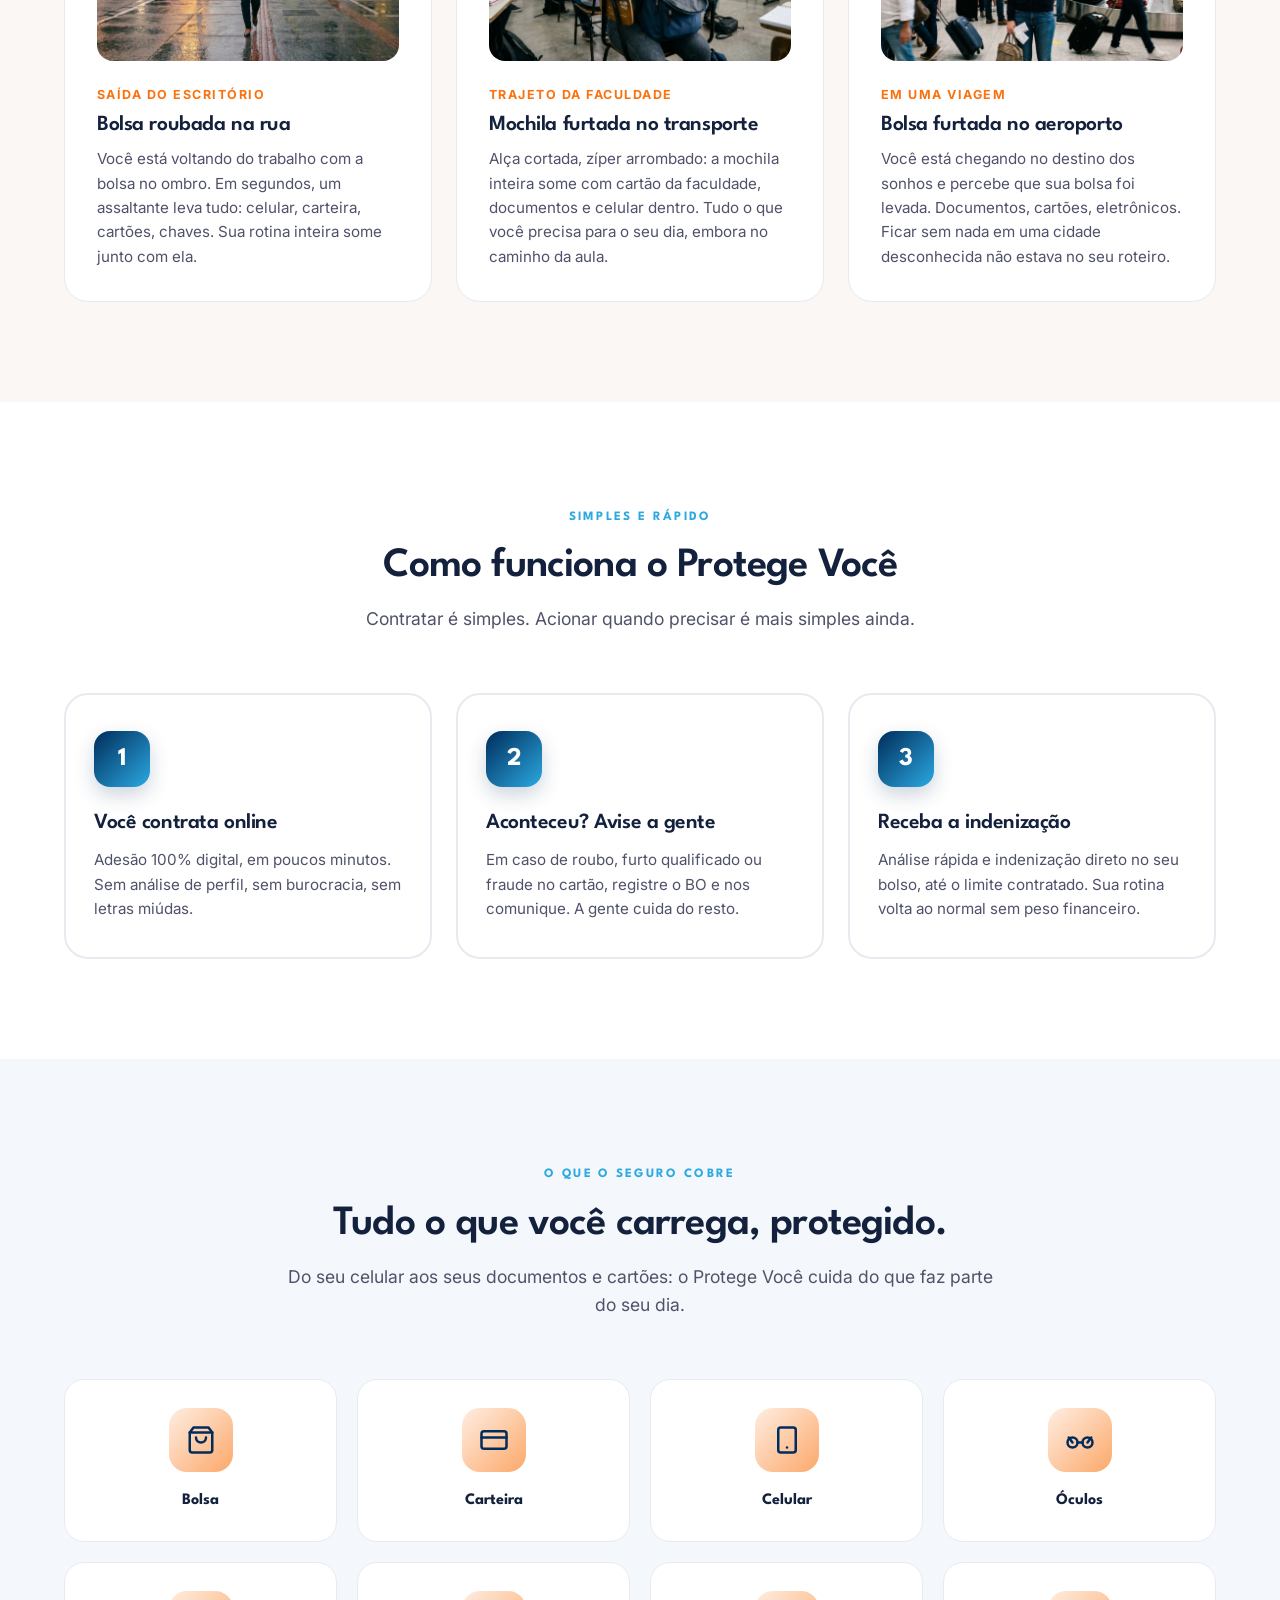
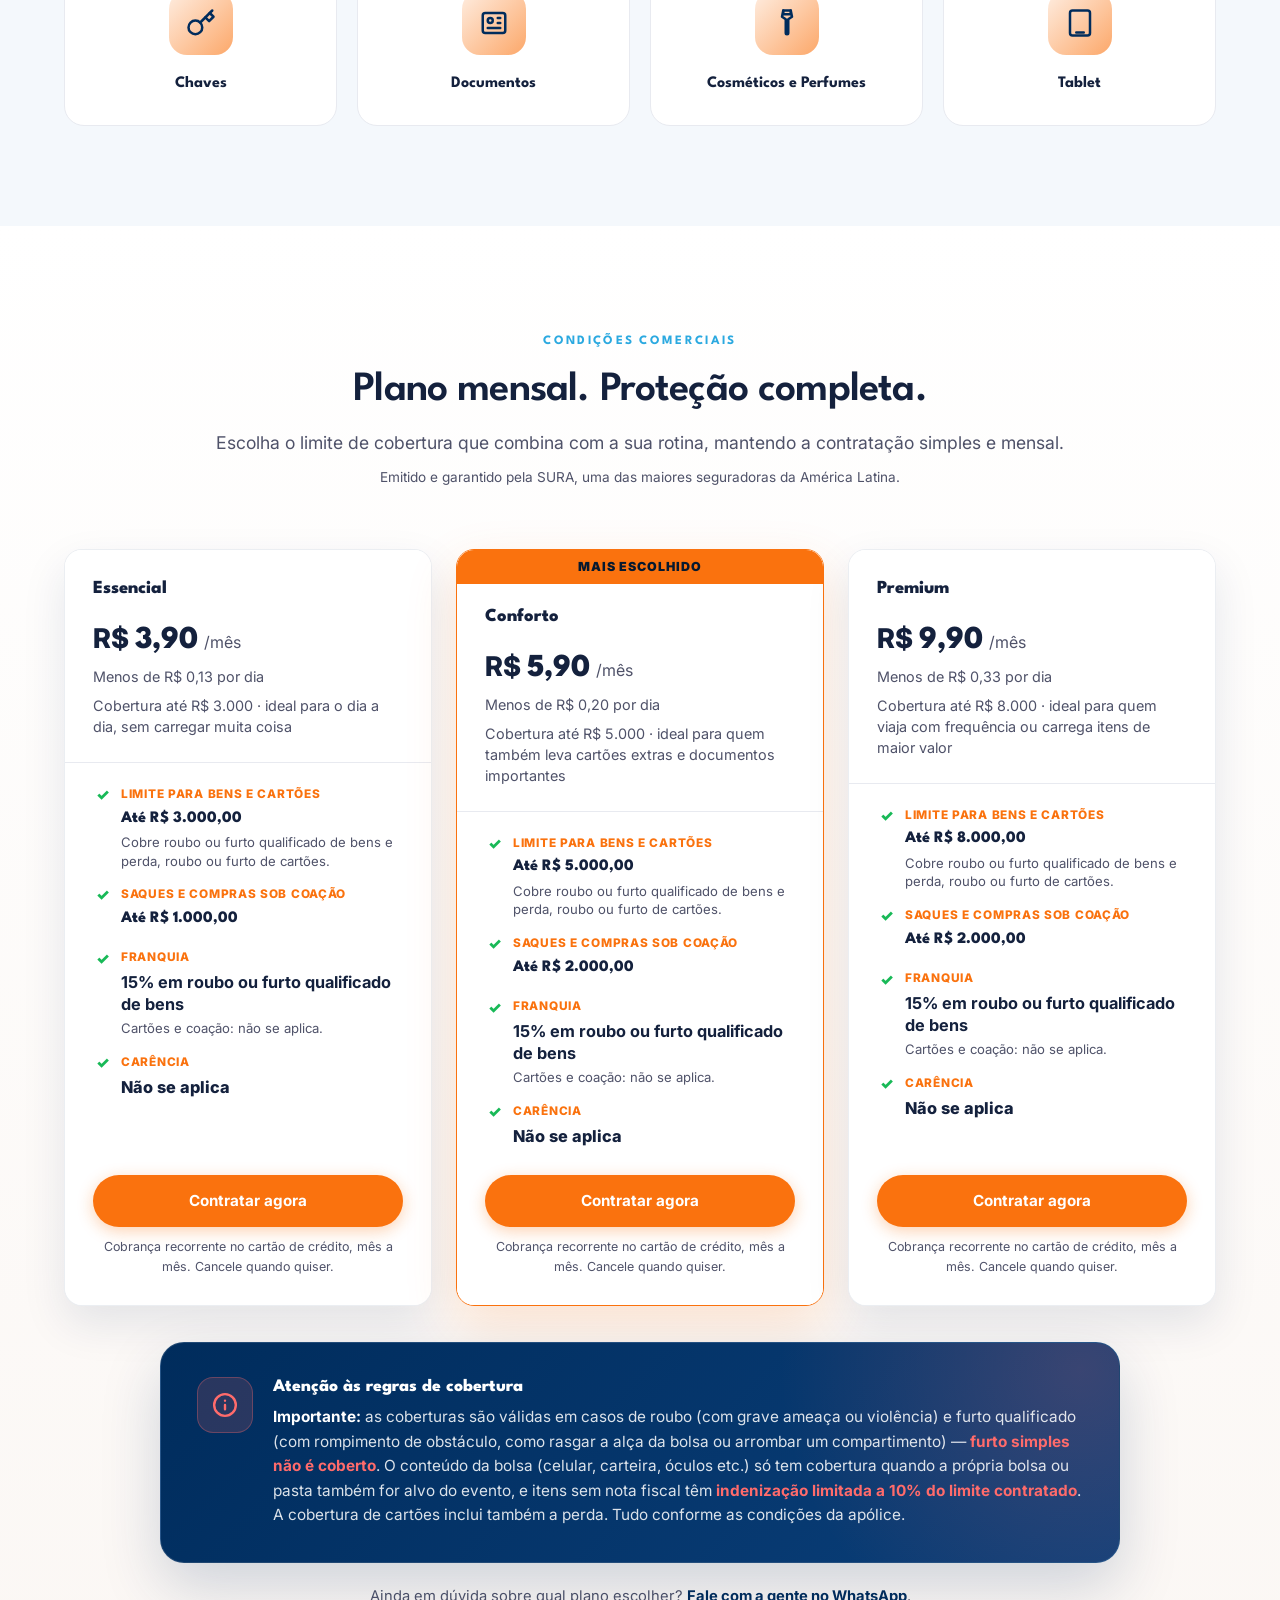
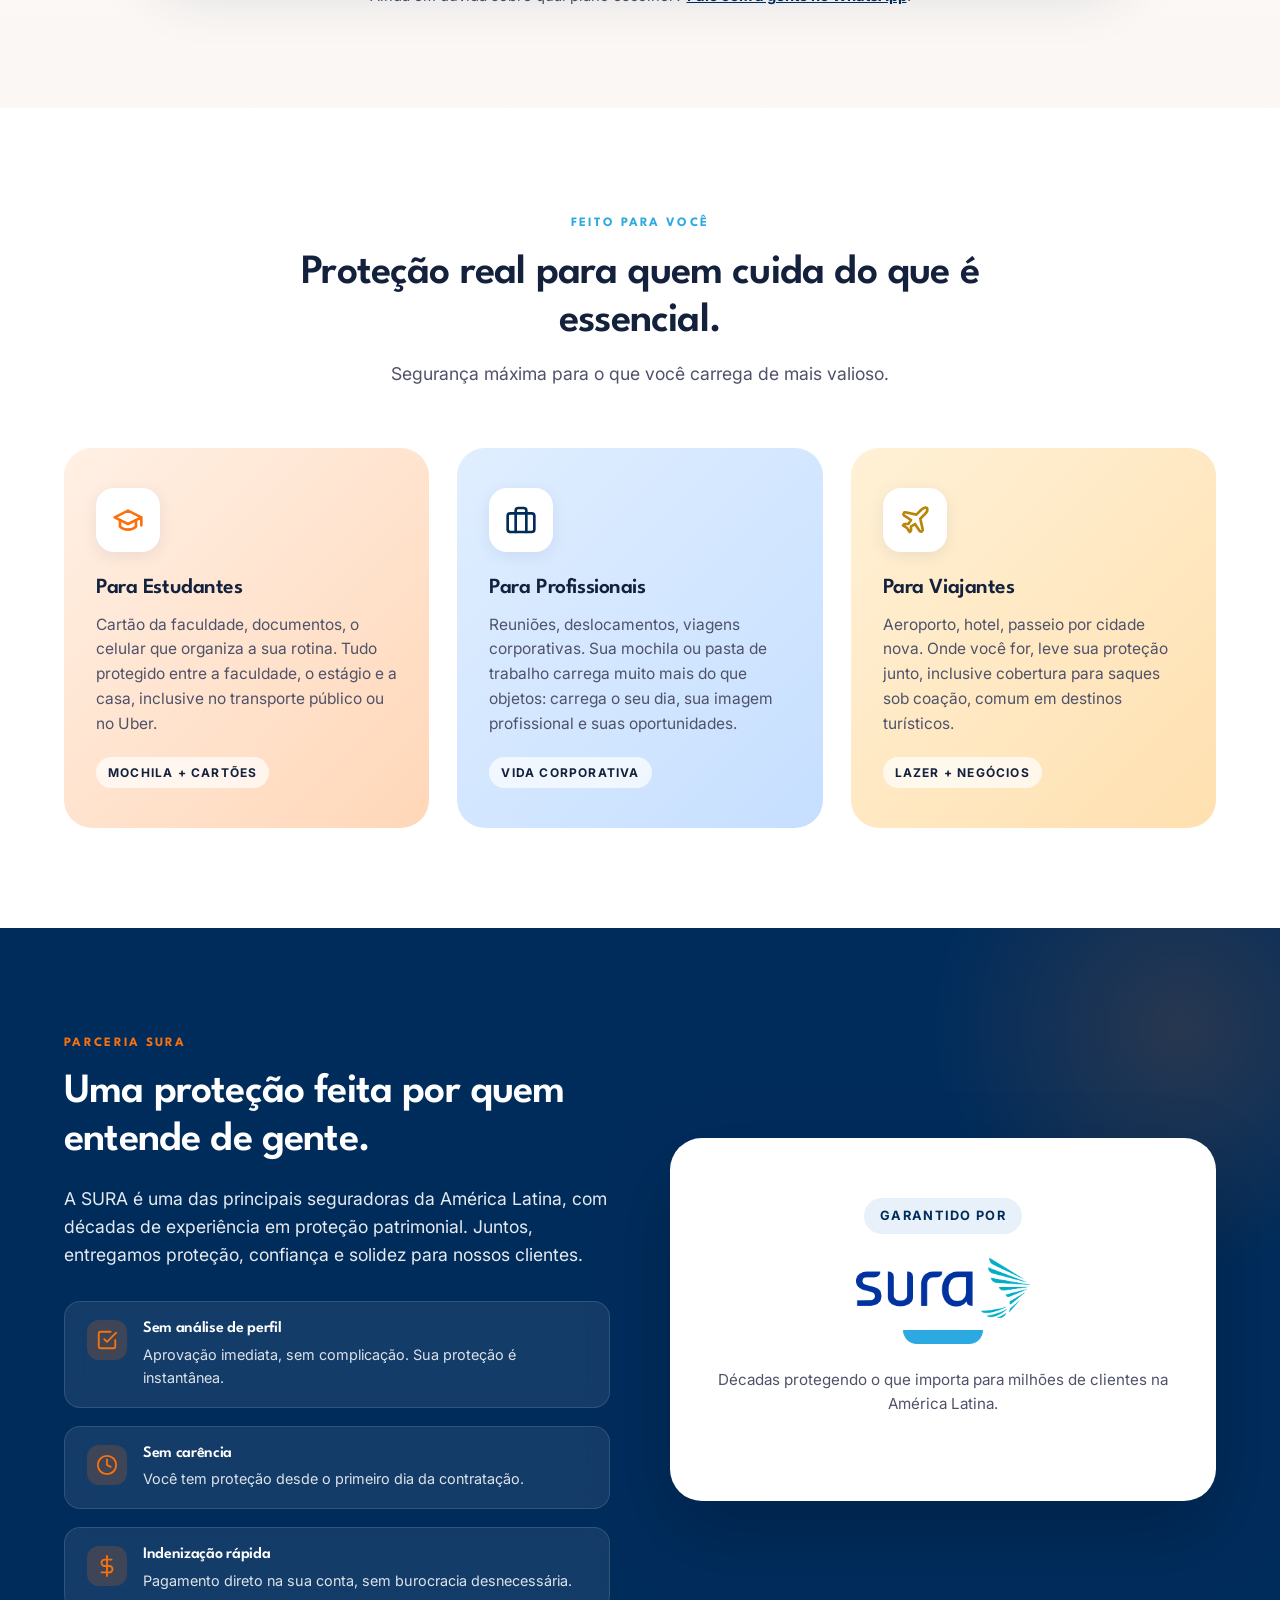
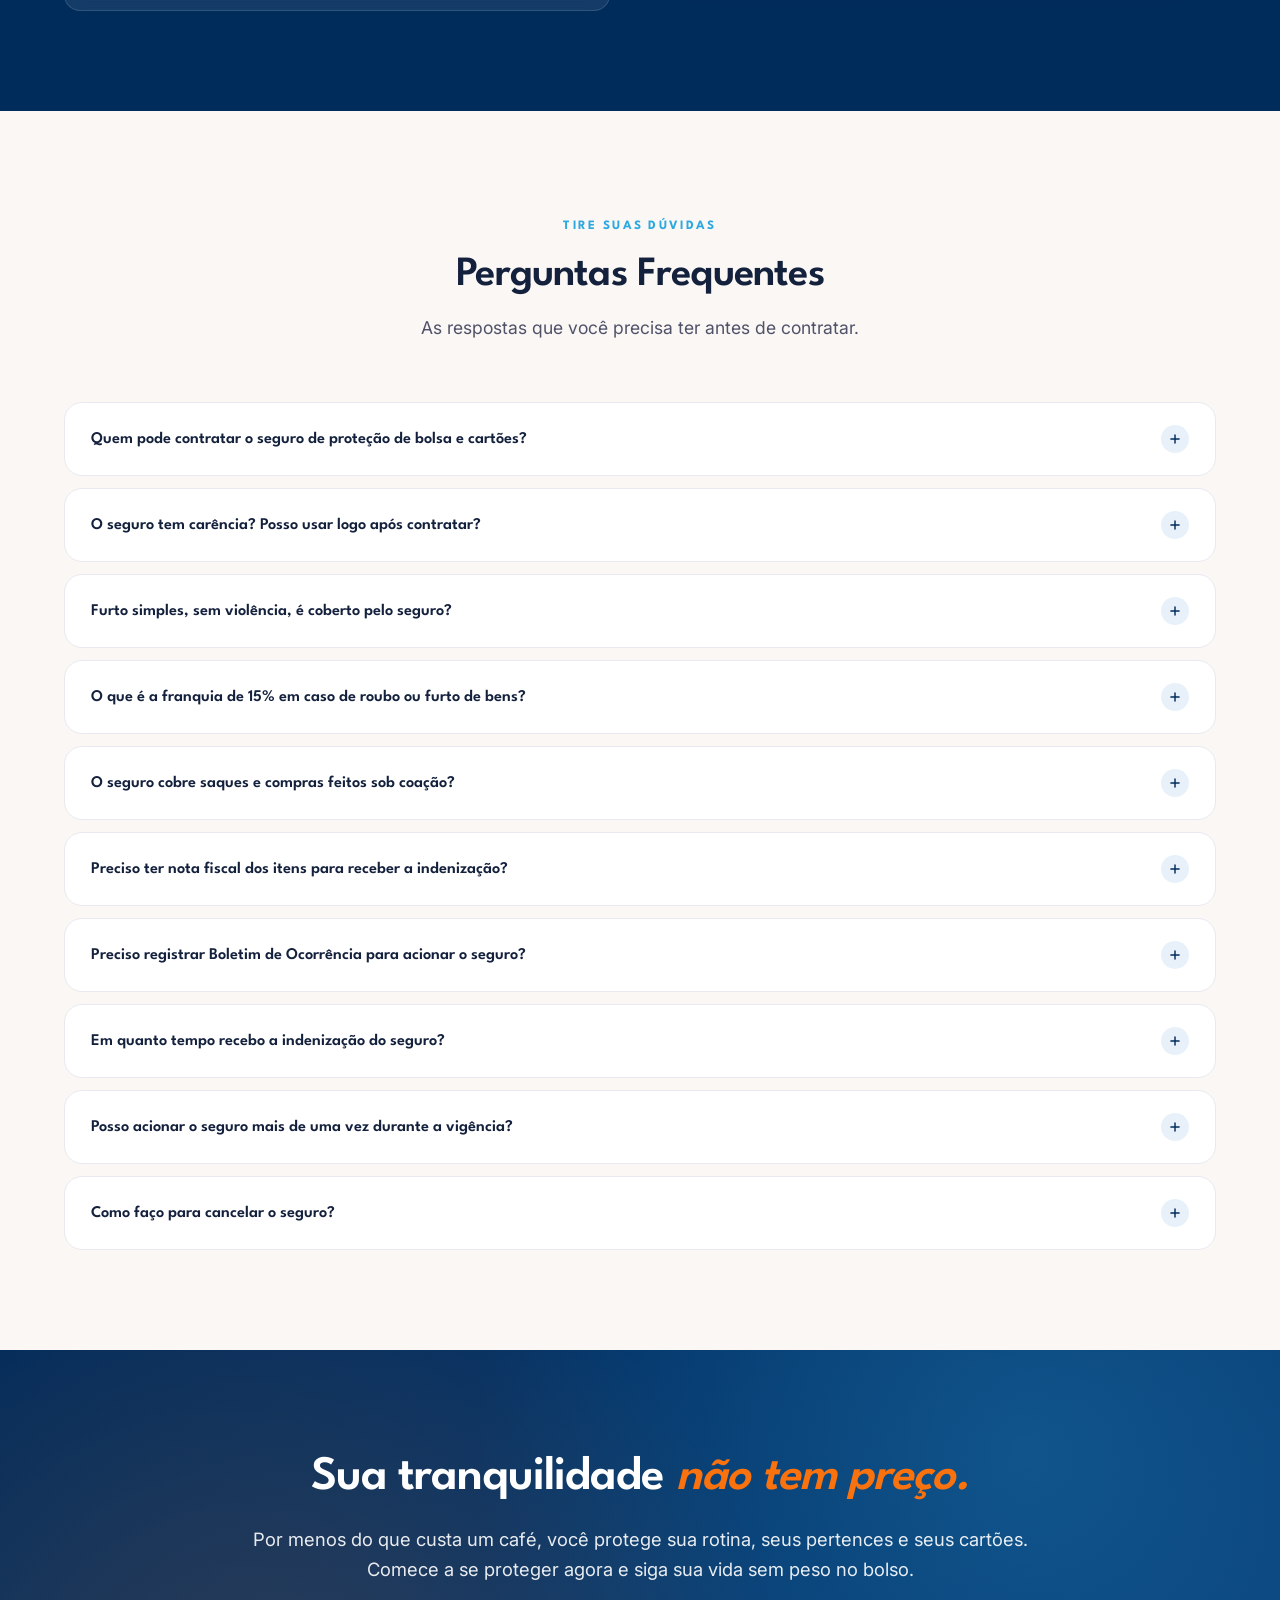
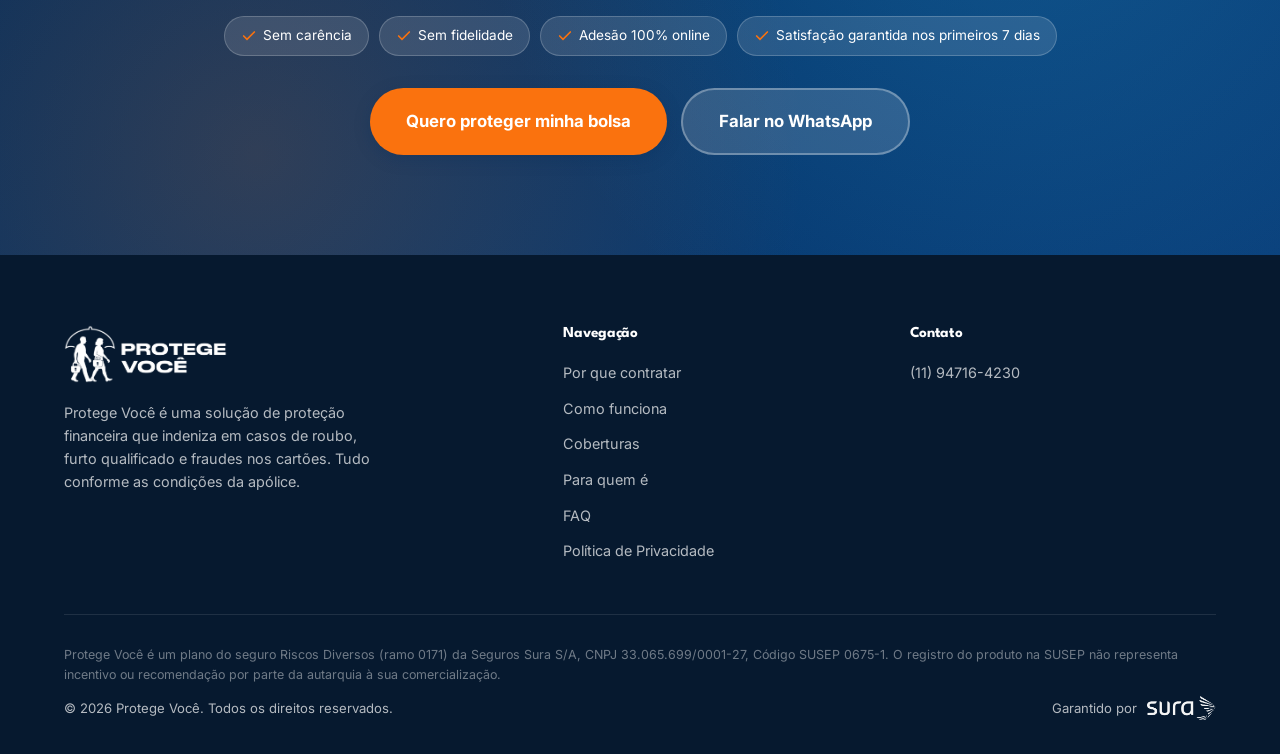
==== commit 9a789a23: "Restaura a estrutura do projeto (index, assets, checkout, popup) Landing, checkout e rastreamento em" ====
--- a/index.html
+++ b/index.html
@@ -721,7 +721,7 @@
   <div class="container">
     <nav class="nav" aria-label="Navegação principal">
       <a href="#" class="logo">
-        <img src="[data-uri]" alt="Protege Você" class="brand-logo-img" />
+        <img src="assets/logo-protege-voce-cropped.webp" alt="Protege Você" class="brand-logo-img" />
       </a>
       <button type="button" class="menu-toggle" aria-expanded="false" aria-controls="nav-links" aria-label="Abrir menu de navegação">
         <svg width="24" height="24" viewBox="0 0 24 24" fill="none" stroke="currentColor" stroke-width="2.3" stroke-linecap="round" aria-hidden="true" focusable="false"><line x1="3" y1="6" x2="21" y2="6"/><line x1="3" y1="12" x2="21" y2="12"/><line x1="3" y1="18" x2="21" y2="18"/></svg>
@@ -772,7 +772,7 @@
       <div class="hero-visual">
         <div class="hero-card">
           <div class="hero-bag-illustration" style="width: 100%; height: 100%;">
-            <img src="[data-uri]" alt="Bolsa aberta com celular, carteira, chaves, óculos e cartão protegidos por um escudo de segurança" fetchpriority="high" decoding="async" style="width: 100%; height: 100%; object-fit: cover;" />
+            <img src="assets/ChatGPT Image 28 de abr. de 2026, 23_17_01.webp" alt="Bolsa aberta com celular, carteira, chaves, óculos e cartão protegidos por um escudo de segurança" fetchpriority="high" decoding="async" style="width: 100%; height: 100%; object-fit: cover;" />
           </div>
         </div>
         <div class="hero-floating hero-floating-1">
@@ -830,7 +830,7 @@
     <div class="problem-grid">
       <div class="problem-card">
         <div class="problem-card-img" style="background: none;">
-          <img src="[data-uri]" alt="Assaltante roubando a bolsa de uma pessoa na rua" loading="lazy" decoding="async" style="width: 100%; height: 100%; object-fit: cover; position: relative; z-index: 2;" />
+          <img src="assets/Gemini_Generated_Image_vwf1hyvwf1hyvwf1.webp" alt="Assaltante roubando a bolsa de uma pessoa na rua" loading="lazy" decoding="async" style="width: 100%; height: 100%; object-fit: cover; position: relative; z-index: 2;" />
         </div>
         <div class="tag">Saída do escritório</div>
         <h3>Bolsa roubada na rua</h3>
@@ -839,7 +839,7 @@
 
       <div class="problem-card">
         <div class="problem-card-img" style="background: none;">
-          <img src="[data-uri]" alt="Mochila com zíper arrombado durante furto no transporte público" loading="lazy" decoding="async" style="width: 100%; height: 100%; object-fit: cover; position: relative; z-index: 2;" />
+          <img src="assets/Gemini_Generated_Image_t5zo1pt5zo1pt5zo.webp" alt="Mochila com zíper arrombado durante furto no transporte público" loading="lazy" decoding="async" style="width: 100%; height: 100%; object-fit: cover; position: relative; z-index: 2;" />
         </div>
         <div class="tag">Trajeto da faculdade</div>
         <h3>Mochila furtada no transporte</h3>
@@ -848,7 +848,7 @@
 
       <div class="problem-card">
         <div class="problem-card-img" style="background: none;">
-          <img src="[data-uri]" alt="Bolsa furtada no aeroporto durante uma viagem" loading="lazy" decoding="async" style="width: 100%; height: 100%; object-fit: cover; position: relative; z-index: 2;" />
+          <img src="assets/Gemini_Generated_Image_bzzhikbzzhikbzzh.webp" alt="Bolsa furtada no aeroporto durante uma viagem" loading="lazy" decoding="async" style="width: 100%; height: 100%; object-fit: cover; position: relative; z-index: 2;" />
         </div>
         <div class="tag">Em uma viagem</div>
         <h3>Bolsa furtada no aeroporto</h3>
@@ -1156,7 +1156,7 @@
 
       <div class="sura-logo-card">
         <div class="selo">Garantido por</div>
-        <div class="logo-grande" style="display: flex; justify-content: center; align-items: center;"><img src="[data-uri]" alt="Logo da seguradora SURA" loading="lazy" decoding="async" style="height: 60px;" /></div>
+        <div class="logo-grande" style="display: flex; justify-content: center; align-items: center;"><img src="assets/sura-logo.png" alt="Logo da seguradora SURA" loading="lazy" decoding="async" style="height: 60px;" /></div>
         <div class="logo-curve"></div>
         <p class="desc">Décadas protegendo o que importa para milhões de clientes na América Latina.</p>
       </div>
@@ -1310,7 +1310,7 @@
     <div class="footer-grid">
       <div class="footer-brand">
         <a href="#" class="logo">
-          <img src="[data-uri]" alt="Protege Você" class="brand-logo-img" />
+          <img src="assets/logo-protege-voce-cropped.webp" alt="Protege Você" class="brand-logo-img" />
         </a>
         <p>Protege Você é uma solução de proteção financeira que indeniza em casos de roubo, furto qualificado e fraudes nos cartões. Tudo conforme as condições da apólice.</p>
       </div>
@@ -1343,7 +1343,7 @@
         <div>© 2026 Protege Você. Todos os direitos reservados.</div>
         <div class="sura-mini">
           Garantido por
-          <span class="sura-mini-logo"><img src="[data-uri]" alt="SURA" style="height: 24px; vertical-align: middle;" /></span>
+          <span class="sura-mini-logo"><img src="assets/sura-logo.png" alt="SURA" style="height: 24px; vertical-align: middle;" /></span>
         </div>
       </div>
     </div>
@@ -1360,8 +1360,8 @@
 
 <a class="floating-whatsapp" href="https://wa.me/5511947164230?text=Ol%C3%A1!%20Tenho%20d%C3%BAvidas%20sobre%20o%20Protege%20Voc%C3%AA%20e%20gostaria%20de%20atendimento." aria-label="Tirar dúvidas pelo WhatsApp" target="_blank" rel="noopener noreferrer">
   <span class="floating-whatsapp-logo" aria-hidden="true">
-    <img src="[data-uri]" alt="" />
-    <img src="[data-uri]" alt="" />
+    <img src="assets/botao-whatsapp-bubble.png" alt="" />
+    <img src="assets/botao-whatsapp-phone.png" alt="" />
   </span>
 </a>
 
@@ -1429,2452 +1429,11 @@
   privacyUrl: 'politica-de-privacidade.html'
 };
 </script>
-<style>
-/* popup/popup.css */
-/* ========================================================================
-   PV EXIT POPUP - Estilos Premium (v2)
-   - Ícones alinhados via flexbox (sem absolute)
-   - Bordas neutras até interação
-   - Erro por campo individual
-   ======================================================================== */
-
-/* Overlay */
-.pv-popup-overlay {
-  position: fixed;
-  inset: 0;
-  z-index: 99999;
-  background: rgba(0, 0, 0, 0);
-  backdrop-filter: blur(0px);
-  display: flex;
-  align-items: center;
-  justify-content: center;
-  padding: 1rem;
-  opacity: 0;
-  visibility: hidden;
-  transition: all 0.4s cubic-bezier(0.16, 1, 0.3, 1);
-  font-family: 'Inter', system-ui, -apple-system, sans-serif !important;
-  box-sizing: border-box !important;
-}
-
-.pv-popup-overlay *:not(i):not([class*="fa-"]),
-.pv-popup-overlay *::before:not([class*="fa-"]),
-.pv-popup-overlay *::after:not([class*="fa-"]) {
-  font-family: 'Inter', system-ui, -apple-system, sans-serif !important;
-}
-
-.pv-popup-overlay *,
-.pv-popup-overlay *::before,
-.pv-popup-overlay *::after {
-  box-sizing: border-box !important;
-}
-
-.pv-popup-overlay.active {
-  opacity: 1;
-  visibility: visible;
-  background: rgba(0, 0, 0, 0.6);
-  backdrop-filter: blur(8px);
-}
-
-/* Container */
-.pv-popup-container {
-  position: relative;
-  width: 100%;
-  max-width: 480px;
-  background: #ffffff;
-  border-radius: 1.25rem;
-  box-shadow:
-    0 32px 64px -16px rgba(0, 0, 0, 0.25),
-    0 0 0 1px rgba(0, 0, 0, 0.05);
-  overflow: hidden;
-  transform: scale(0.9) translateY(20px);
-  transition: transform 0.5s cubic-bezier(0.16, 1, 0.3, 1);
-}
-
-.pv-popup-overlay.active .pv-popup-container {
-  transform: scale(1) translateY(0);
-}
-
-/* Header gradient */
-.pv-popup-header {
-  background: linear-gradient(135deg, #002C5C 0%, #0A3F7A 100%);
-  padding: 2rem 2rem 1.5rem;
-  text-align: center;
-  position: relative;
-  overflow: hidden;
-}
-
-.pv-popup-header::before {
-  content: '';
-  position: absolute;
-  top: -60%;
-  right: -30%;
-  width: 200px;
-  height: 200px;
-  background: rgba(250, 114, 14, 0.2);
-  border-radius: 50%;
-  filter: blur(40px);
-}
-
-.pv-popup-header::after {
-  content: '';
-  position: absolute;
-  bottom: -40%;
-  left: -20%;
-  width: 160px;
-  height: 160px;
-  background: rgba(43, 169, 224, 0.25);
-  border-radius: 50%;
-  filter: blur(30px);
-}
-
-.pv-popup-badge {
-  display: inline-flex;
-  align-items: center;
-  gap: 0.375rem;
-  background: rgba(255, 255, 255, 0.12);
-  backdrop-filter: blur(8px);
-  border: 1px solid rgba(255, 255, 255, 0.15);
-  padding: 0.375rem 0.875rem;
-  border-radius: 999px;
-  font-size: 0.75rem;
-  font-weight: 600;
-  color: #FA720E;
-  margin-bottom: 1rem;
-  position: relative;
-  z-index: 1;
-  letter-spacing: 0.02em;
-}
-
-.pv-popup-badge i {
-  font-size: 0.625rem;
-}
-
-.pv-popup-headline {
-  font-family: 'Inter', sans-serif;
-  font-size: 1.5rem;
-  font-weight: 800;
-  color: #ffffff;
-  line-height: 1.2;
-  margin-bottom: 0.5rem;
-  position: relative;
-  z-index: 1;
-}
-
-.pv-popup-headline span {
-  color: #FA720E;
-}
-
-.pv-popup-subtitle {
-  font-family: 'Inter', sans-serif;
-  font-size: 0.9375rem;
-  color: rgba(255, 255, 255, 0.75);
-  line-height: 1.4;
-  position: relative;
-  z-index: 1;
-}
-
-/* Close button */
-.pv-popup-close {
-  position: absolute;
-  top: 0.75rem;
-  right: 0.75rem;
-  z-index: 10;
-  width: 2rem;
-  height: 2rem;
-  border: none;
-  background: rgba(255, 255, 255, 0.1);
-  backdrop-filter: blur(4px);
-  border-radius: 50%;
-  color: rgba(255, 255, 255, 0.7);
-  font-size: 1.125rem;
-  cursor: pointer;
-  display: flex;
-  align-items: center;
-  justify-content: center;
-  transition: all 0.2s ease;
-  line-height: 1;
-}
-
-.pv-popup-close:hover {
-  background: rgba(255, 255, 255, 0.2);
-  color: #ffffff;
-  transform: rotate(90deg);
-}
-
-/* Form body */
-.pv-popup-body {
-  padding: 1.5rem 2rem 2rem;
-}
-
-.pv-popup-form {
-  display: flex;
-  flex-direction: column;
-  gap: 0.875rem;
-}
-
-/* ============================================================
-   INPUT GROUP - Ícone + Input alinhados via flexbox
-   ============================================================ */
-.pv-popup-field {
-  display: flex;
-  flex-direction: column;
-  gap: 0;
-}
-
-.pv-popup-input-row {
-  display: flex;
-  align-items: center;
-  gap: 0;
-  border: 1.5px solid #e2e8f0 !important;
-  border-radius: 0.625rem !important;
-  background: #f8fafc !important;
-  transition: border-color 0.2s ease, box-shadow 0.2s ease, background-color 0.2s ease;
-  overflow: hidden;
-  box-shadow: none !important;
-  margin: 0 !important;
-  padding: 0 !important;
-}
-
-/* Ícone dentro do row - alinhado perfeitamente */
-.pv-popup-input-row .pv-popup-icon {
-  display: flex;
-  align-items: center;
-  justify-content: center;
-  width: 2.75rem;
-  min-width: 2.75rem;
-  height: 2.75rem;
-  color: #94a3b8;
-  font-size: 0.875rem;
-  transition: color 0.2s ease;
-  flex-shrink: 0;
-}
-
-.pv-popup-input-row .pv-popup-icon i {
-  margin: 0 !important;
-  padding: 0 !important;
-  line-height: 1 !important;
-  display: block !important;
-}
-
-/* Input dentro do row - sem borda própria */
-.pv-popup-input {
-  flex: 1;
-  height: 2.75rem;
-  padding: 0 0.875rem 0 0 !important;
-  margin: 0 !important;
-  border: none !important;
-  background: transparent !important;
-  font-family: 'Inter', system-ui, -apple-system, sans-serif !important;
-  font-size: 0.875rem !important;
-  font-weight: 400 !important;
-  line-height: normal !important;
-  color: #1e293b !important;
-  outline: none !important;
-  box-shadow: none !important;
-  min-width: 0;
-}
-
-.pv-popup-input::placeholder {
-  color: #94a3b8;
-}
-
-/* Focus no row inteiro */
-.pv-popup-input-row:focus-within {
-  border-color: #2BA9E0 !important;
-  background: #ffffff !important;
-  box-shadow: 0 0 0 3px rgba(43, 169, 224, 0.15) !important;
-}
-
-.pv-popup-input-row:focus-within .pv-popup-icon {
-  color: #2BA9E0 !important;
-}
-
-/* Estado de erro - borda vermelha no row, NÃO no input */
-.pv-popup-input-row.has-error {
-  border-color: #ef4444;
-  background: #fef2f2;
-}
-
-.pv-popup-input-row.has-error:focus-within {
-  box-shadow: 0 0 0 3px rgba(239, 68, 68, 0.1);
-}
-
-.pv-popup-input-row.has-error .pv-popup-icon {
-  color: #ef4444;
-}
-
-/* Mensagem de erro por campo */
-.pv-popup-error-msg {
-  display: none;
-  font-size: 0.75rem;
-  color: #ef4444;
-  margin-top: 0.25rem;
-  padding-left: 0.25rem;
-  font-weight: 500;
-}
-
-.pv-popup-error-msg.visible {
-  display: block;
-  animation: pv-slideDown 0.25s ease;
-}
-
-@keyframes pv-slideDown {
-  from {
-    opacity: 0;
-    transform: translateY(-4px);
-  }
-  to {
-    opacity: 1;
-    transform: translateY(0);
-  }
-}
-
-/* CTA Button */
-.pv-popup-cta {
-  width: 100%;
-  height: 3rem;
-  border: none;
-  border-radius: 0.625rem;
-  background: linear-gradient(135deg, #FA720E 0%, #e0630a 100%);
-  color: #ffffff;
-  font-family: 'Inter', sans-serif;
-  font-size: 0.9375rem;
-  font-weight: 700;
-  cursor: pointer;
-  display: flex;
-  align-items: center;
-  justify-content: center;
-  gap: 0.5rem;
-  transition: all 0.25s ease;
-  margin-top: 0.25rem;
-  position: relative;
-  overflow: hidden;
-}
-
-.pv-popup-cta::before {
-  content: '';
-  position: absolute;
-  inset: 0;
-  background: linear-gradient(135deg, rgba(255,255,255,0.1), transparent);
-  opacity: 0;
-  transition: opacity 0.25s;
-}
-
-.pv-popup-cta:hover::before {
-  opacity: 1;
-}
-
-.pv-popup-cta:hover {
-  transform: translateY(-1px);
-  box-shadow: 0 8px 24px -4px rgba(250, 114, 14, 0.4);
-}
-
-.pv-popup-cta:active {
-  transform: translateY(0);
-}
-
-.pv-popup-cta:disabled {
-  opacity: 0.7;
-  cursor: not-allowed;
-  transform: none !important;
-  box-shadow: none !important;
-}
-
-.pv-popup-cta i {
-  font-size: 0.875rem;
-}
-
-/* Loading state */
-.pv-popup-cta .pv-spinner {
-  display: none;
-  width: 1.125rem;
-  height: 1.125rem;
-  border: 2px solid rgba(255, 255, 255, 0.3);
-  border-top-color: #ffffff;
-  border-radius: 50%;
-  animation: pv-spin 0.6s linear infinite;
-}
-
-.pv-popup-cta.loading .pv-spinner {
-  display: block;
-}
-
-.pv-popup-cta.loading .pv-cta-text,
-.pv-popup-cta.loading .pv-cta-icon {
-  display: none;
-}
-
-@keyframes pv-spin {
-  to { transform: rotate(360deg); }
-}
-
-/* Trust note */
-.pv-popup-trust {
-  display: flex;
-  align-items: center;
-  justify-content: center;
-  gap: 0.375rem;
-  margin-top: 0.75rem;
-  font-size: 0.6875rem;
-  color: #64748b;
-  text-align: center;
-  line-height: 1.4;
-}
-
-.pv-popup-trust i {
-  font-size: 0.5625rem;
-  flex-shrink: 0;
-}
-
-/* Success state */
-.pv-popup-success {
-  display: none;
-  text-align: center;
-  padding: 2rem;
-}
-
-.pv-popup-success.visible {
-  display: block;
-  animation: pv-fadeUp 0.5s ease;
-}
-
-@keyframes pv-fadeUp {
-  from { opacity: 0; transform: translateY(12px); }
-  to { opacity: 1; transform: translateY(0); }
-}
-
-.pv-popup-success-icon {
-  width: 4rem;
-  height: 4rem;
-  margin: 0 auto 1rem;
-  background: linear-gradient(135deg, #22c55e, #16a34a);
-  border-radius: 50%;
-  display: flex;
-  align-items: center;
-  justify-content: center;
-  box-shadow: 0 8px 24px -4px rgba(34, 197, 94, 0.35);
-}
-
-.pv-popup-success-icon i {
-  color: #ffffff;
-  font-size: 1.75rem;
-}
-
-.pv-popup-success-title {
-  font-family: 'Inter', sans-serif;
-  font-size: 1.25rem;
-  font-weight: 800;
-  color: #1e293b;
-  margin-bottom: 0.375rem;
-}
-
-.pv-popup-success-text {
-  font-family: 'Inter', sans-serif;
-  font-size: 0.875rem;
-  color: #64748b;
-  line-height: 1.5;
-}
-
-/* Responsive - Mobile sheet */
-@media (max-width: 480px) {
-  .pv-popup-overlay {
-    align-items: flex-end;
-    padding: 0;
-  }
-
-  .pv-popup-container {
-    max-width: 100%;
-    border-radius: 1.25rem 1.25rem 0 0;
-    max-height: 92vh;
-    overflow-y: auto;
-    transform: translateY(100%);
-  }
-
-  .pv-popup-overlay.active .pv-popup-container {
-    transform: translateY(0);
-  }
-
-  .pv-popup-header {
-    padding: 1.5rem 1.25rem 1.25rem;
-  }
-
-  .pv-popup-headline {
-    font-size: 1.25rem;
-  }
-
-  .pv-popup-body {
-    padding: 1.25rem;
-  }
-
-  .pv-popup-input {
-    height: 2.625rem;
-    font-size: 1rem;
-  }
-
-  .pv-popup-input-row {
-    height: auto;
-  }
-
-  .pv-popup-input-row .pv-popup-icon {
-    height: 2.625rem;
-    width: 2.625rem;
-    min-width: 2.625rem;
-  }
-
-  .pv-popup-cta {
-    height: 2.875rem;
-  }
-}
-
-/* Accessibility */
-.pv-popup-close:focus-visible,
-.pv-popup-input:focus-visible,
-.pv-popup-cta:focus-visible {
-  outline: 2px solid #2BA9E0;
-  outline-offset: 2px;
-}
-
-/* Reduced motion */
-@media (prefers-reduced-motion: reduce) {
-  .pv-popup-overlay,
-  .pv-popup-container,
-  .pv-popup-input-row,
-  .pv-popup-cta,
-  .pv-popup-close {
-    transition: none !important;
-    animation: none !important;
-  }
-}
-
-</style>
-<style>
-/* popup/cookie-banner.css */
-/* ========================================================================
-   PV COOKIE BANNER - Estilos
-   ======================================================================== */
-
-/* Banner container */
-.pv-cookie-banner {
-  position: fixed;
-  bottom: 0;
-  left: 0;
-  right: 0;
-  z-index: 99998;
-  background: #002C5C;
-  border-top: 1px solid rgba(255, 255, 255, 0.08);
-  padding: 1.25rem 1.5rem;
-  transform: translateY(100%);
-  transition: transform 0.5s cubic-bezier(0.16, 1, 0.3, 1);
-  font-family: 'Inter', system-ui, -apple-system, sans-serif !important;
-  box-sizing: border-box !important;
-}
-
-.pv-cookie-banner *:not(i):not([class*="fa-"]),
-.pv-cookie-banner *::before:not([class*="fa-"]),
-.pv-cookie-banner *::after:not([class*="fa-"]) {
-  font-family: 'Inter', system-ui, -apple-system, sans-serif !important;
-}
-
-.pv-cookie-banner *,
-.pv-cookie-banner *::before,
-.pv-cookie-banner *::after {
-  box-sizing: border-box !important;
-}
-
-.pv-cookie-banner.visible {
-  transform: translateY(0);
-}
-
-.pv-cookie-inner {
-  max-width: 1200px;
-  margin: 0 auto;
-  display: flex;
-  align-items: center;
-  justify-content: space-between;
-  gap: 1.5rem;
-}
-
-/* Texto */
-.pv-cookie-text {
-  flex: 1;
-  color: rgba(255, 255, 255, 0.85);
-  font-size: 0.8125rem;
-  line-height: 1.5;
-}
-
-.pv-cookie-text a {
-  color: #2BA9E0;
-  text-decoration: underline;
-  text-underline-offset: 2px;
-}
-
-.pv-cookie-text a:hover {
-  color: #7fd0f0;
-}
-
-/* Botões */
-.pv-cookie-actions {
-  display: flex;
-  align-items: center;
-  gap: 0.625rem;
-  flex-shrink: 0;
-}
-
-.pv-cookie-btn {
-  border: none !important;
-  border-radius: 0.5rem !important;
-  padding: 0.5rem 1.25rem !important;
-  margin: 0 !important;
-  font-family: 'Inter', system-ui, -apple-system, sans-serif !important;
-  font-size: 0.8125rem !important;
-  font-weight: 600 !important;
-  line-height: normal !important;
-  cursor: pointer !important;
-  transition: all 0.2s ease !important;
-  white-space: nowrap !important;
-  box-shadow: none !important;
-  text-transform: none !important;
-}
-
-.pv-cookie-btn-accept {
-  background: #FA720E;
-  color: #ffffff;
-}
-
-.pv-cookie-btn-accept:hover {
-  background: #e0630a;
-  box-shadow: 0 4px 12px rgba(250, 114, 14, 0.3);
-}
-
-.pv-cookie-btn-reject {
-  background: transparent;
-  color: rgba(255, 255, 255, 0.6);
-  border: 1px solid rgba(255, 255, 255, 0.15);
-}
-
-.pv-cookie-btn-reject:hover {
-  color: rgba(255, 255, 255, 0.9);
-  border-color: rgba(255, 255, 255, 0.3);
-}
-
-.pv-cookie-btn-prefs {
-  background: transparent;
-  color: rgba(255, 255, 255, 0.45);
-  padding: 0.5rem 0.75rem;
-  font-size: 0.75rem;
-}
-
-.pv-cookie-btn-prefs:hover {
-  color: rgba(255, 255, 255, 0.8);
-}
-
-/* Painel de preferências */
-.pv-cookie-prefs {
-  display: none;
-  margin-top: 1rem;
-  padding-top: 1rem;
-  border-top: 1px solid rgba(255, 255, 255, 0.08);
-}
-
-.pv-cookie-prefs.visible {
-  display: block;
-  animation: pvCookieFade 0.3s ease;
-}
-
-@keyframes pvCookieFade {
-  from { opacity: 0; transform: translateY(8px); }
-  to { opacity: 1; transform: translateY(0); }
-}
-
-.pv-cookie-category {
-  display: flex;
-  align-items: center;
-  justify-content: space-between;
-  padding: 0.625rem 0;
-}
-
-.pv-cookie-category + .pv-cookie-category {
-  border-top: 1px solid rgba(255, 255, 255, 0.05);
-}
-
-.pv-cookie-cat-info {
-  flex: 1;
-}
-
-.pv-cookie-cat-name {
-  font-size: 0.8125rem;
-  font-weight: 600;
-  color: rgba(255, 255, 255, 0.9);
-  margin-bottom: 0.125rem;
-}
-
-.pv-cookie-cat-desc {
-  font-size: 0.6875rem;
-  color: rgba(255, 255, 255, 0.45);
-}
-
-/* Toggle switch */
-.pv-cookie-toggle {
-  position: relative;
-  width: 2.5rem;
-  height: 1.375rem;
-  flex-shrink: 0;
-}
-
-.pv-cookie-toggle input {
-  opacity: 0;
-  width: 0;
-  height: 0;
-  position: absolute;
-}
-
-.pv-cookie-toggle-track {
-  position: absolute;
-  inset: 0;
-  background: rgba(255, 255, 255, 0.15);
-  border-radius: 999px;
-  cursor: pointer;
-  transition: background 0.2s;
-}
-
-.pv-cookie-toggle-track::after {
-  content: '';
-  position: absolute;
-  top: 2px;
-  left: 2px;
-  width: 1.125rem;
-  height: 1.125rem;
-  border-radius: 50%;
-  background: #ffffff;
-  transition: transform 0.2s ease;
-}
-
-.pv-cookie-toggle input:checked + .pv-cookie-toggle-track {
-  background: #FA720E;
-}
-
-.pv-cookie-toggle input:checked + .pv-cookie-toggle-track::after {
-  transform: translateX(1.125rem);
-}
-
-.pv-cookie-toggle input:disabled + .pv-cookie-toggle-track {
-  opacity: 0.5;
-  cursor: not-allowed;
-}
-
-.pv-cookie-prefs-save {
-  margin-top: 0.75rem;
-  display: flex;
-  justify-content: flex-end;
-}
-
-/* Responsive */
-@media (max-width: 640px) {
-  .pv-cookie-banner {
-    padding: 0.875rem 1rem calc(0.875rem + env(safe-area-inset-bottom));
-  }
-
-  .pv-cookie-inner {
-    flex-direction: column;
-    align-items: stretch;
-    gap: 0.75rem;
-  }
-
-  .pv-cookie-text {
-    font-size: 0.75rem;
-    line-height: 1.45;
-  }
-
-  .pv-cookie-actions {
-    flex-direction: row;
-    gap: 0.5rem;
-  }
-
-  .pv-cookie-btn {
-    flex: 1;
-    text-align: center;
-    padding: 0.7rem 0.5rem !important;
-  }
-
-  .pv-cookie-btn-prefs {
-    border: 1px solid rgba(255, 255, 255, 0.35) !important;
-    color: rgba(255, 255, 255, 0.9) !important;
-  }
-}
-
-</style>
-<script>
-/* popup/pv-global.js */
-/* ========================================================================
-   PV GLOBAL - Script de Atribuição e DataLayer Base
-   
-   Roda em TODAS as páginas.
-   - Lê parâmetros da URL (partner_id, UTMs)
-   - Persiste no localStorage (sobrevive entre sessões)
-   - Cria session_id no sessionStorage
-   - Exporta helpers para tracking
-   ======================================================================== */
-
-(function () {
-  'use strict';
-
-  // Garante dataLayer
-  window.dataLayer = window.dataLayer || [];
-
-  // ============================================================
-  // HELPERS
-  // ============================================================
-
-  /**
-   * Lê um parâmetro da URL atual
-   */
-  function getParam(name) {
-    try {
-      const url = new URL(window.location.href);
-      return url.searchParams.get(name);
-    } catch (e) {
-      // Fallback para file:// protocol
-      const params = new URLSearchParams(window.location.search);
-      return params.get(name);
-    }
-  }
-
-  /**
-   * Prioridade: URL > localStorage > fallback
-   */
-  function getStoredOrParam(name, fallback) {
-    fallback = fallback || '';
-    return getParam(name) || localStorage.getItem('pv_' + name) || fallback;
-  }
-
-  /**
-   * Gera ou recupera session_id (por sessão do browser)
-   */
-  function getSessionId() {
-    const key = 'pv_session_id';
-    let sid = sessionStorage.getItem(key);
-    if (!sid) {
-      sid = 'sid_' + Date.now() + '_' + Math.random().toString(36).substring(2, 9);
-      sessionStorage.setItem(key, sid);
-    }
-    return sid;
-  }
-
-  // ============================================================
-  // PERSISTÊNCIA DE ATRIBUIÇÃO
-  // ============================================================
-
-  /**
-   * Salva parâmetros no localStorage quando presentes na URL.
-   * Isso garante que o partner_id e UTMs sobrevivam navegação e refreshes.
-   */
-  function persistAttribution() {
-    const keys = [
-      'partner_id',
-      'utm_source',
-      'utm_medium',
-      'utm_campaign',
-      'utm_content',
-      'utm_term'
-    ];
-
-    keys.forEach(function (key) {
-      const value = getParam(key);
-      if (value) {
-        localStorage.setItem('pv_' + key, value);
-      }
-    });
-
-    // partner_id também pode vir como 'pid'
-    const pid = getParam('pid');
-    if (pid && !getParam('partner_id')) {
-      localStorage.setItem('pv_partner_id', pid);
-    }
-  }
-
-  // ============================================================
-  // DADOS DE TRACKING GLOBAIS
-  // ============================================================
-
-  /**
-   * Retorna objeto completo de tracking para qualquer evento.
-   * Usado como base para popup, cookie banner, e qualquer outro push.
-   */
-  function getTrackingData() {
-    return {
-      product: 'protege_voce',
-      partner_id: getStoredOrParam('partner_id', 'direct'),
-      utm_source: getStoredOrParam('utm_source'),
-      utm_medium: getStoredOrParam('utm_medium'),
-      utm_campaign: getStoredOrParam('utm_campaign'),
-      utm_content: getStoredOrParam('utm_content'),
-      utm_term: getStoredOrParam('utm_term'),
-      page_url: window.location.href,
-      page_path: window.location.pathname,
-      page_title: document.title,
-      referrer: document.referrer || '',
-      session_id: getSessionId(),
-      timestamp: new Date().toISOString()
-    };
-  }
-
-  /**
-   * Push genérico de evento no dataLayer
-   */
-  function pushEvent(eventName, extra) {
-    extra = extra || {};
-    var payload = Object.assign({}, { event: eventName }, getTrackingData(), extra);
-    window.dataLayer.push(payload);
-    console.log('%c[PV dataLayer]', 'color: #3b82f6; font-weight: bold;', eventName, payload);
-  }
-
-  // ============================================================
-  // PUSH DE EVENTO PARA POPUP (atalho)
-  // ============================================================
-
-  function pushPopupEvent(eventName, extra) {
-    extra = extra || {};
-    pushEvent(eventName, Object.assign({
-      popup_name: 'pv_exit_popup',
-      form_name: 'pv_lead_capture'
-    }, extra));
-  }
-
-  // ============================================================
-  // INIT
-  // ============================================================
-
-  persistAttribution();
-
-  // ============================================================
-  // EXPORTA API GLOBAL
-  // ============================================================
-
-  window.PVGlobal = {
-    getParam: getParam,
-    getStoredOrParam: getStoredOrParam,
-    getSessionId: getSessionId,
-    getTrackingData: getTrackingData,
-    pushEvent: pushEvent,
-    pushPopupEvent: pushPopupEvent,
-    persistAttribution: persistAttribution
-  };
-
-  console.log('[PV Global] Atribuição carregada.', {
-    partner_id: getStoredOrParam('partner_id', 'direct'),
-    utm_source: getStoredOrParam('utm_source'),
-    session_id: getSessionId()
-  });
-
-})();
-
-</script>
-<script>
-/* popup/cookie-banner.js */
-/* ========================================================================
-   PV COOKIE BANNER - Consentimento de Cookies (v2)
-   
-   Regras:
-   - Aceitar: libera analytics + marketing (GTM, GA4, Meta Pixel)
-   - Recusar: só necessários
-   - Sem resposta: bloqueia marketing
-   - Salva escolha no localStorage por 180 dias
-   
-   dataLayer Events:
-   - cookie_banner_view
-   - cookie_accept          (push simples: { event: 'cookie_accept' })
-   - cookie_reject          (push simples: { event: 'cookie_reject' })
-   - cookie_preferences_save
-   - consent_update         (com detalhes de cada tipo)
-   
-   Depende de: pv-global.js (PVGlobal.pushEvent)
-   ======================================================================== */
-
-(function () {
-  'use strict';
-
-  // ============================================================
-  // CONFIG
-  // ============================================================
-  var COOKIE_CONFIG = {
-    storageKey: 'pv_cookie_consent',
-    expirationDays: 180
-  };
-
-  // ============================================================
-  // ESTADO
-  // ============================================================
-
-  function setCookie(name, value, days) {
-    var expires = "";
-    if (days) {
-      var date = new Date();
-      date.setTime(date.getTime() + (days * 24 * 60 * 60 * 1000));
-      expires = "; expires=" + date.toUTCString();
-    }
-    document.cookie = name + "=" + encodeURIComponent(value) + expires + "; path=/";
-  }
-
-  function getCookie(name) {
-    var nameEQ = name + "=";
-    var ca = document.cookie.split(';');
-    for(var i=0;i < ca.length;i++) {
-      var c = ca[i];
-      while (c.charAt(0)==' ') c = c.substring(1,c.length);
-      if (c.indexOf(nameEQ) == 0) return decodeURIComponent(c.substring(nameEQ.length,c.length));
-    }
-    return null;
-  }
-
-  /**
-   * Lê o consentimento salvo
-   * @returns {Object|null} { analytics: bool, marketing: bool, savedAt: timestamp }
-   */
-  function getSavedConsent() {
-    var saved = getCookie(COOKIE_CONFIG.storageKey);
-    if (!saved) return null;
-    try {
-      return JSON.parse(saved);
-    } catch (e) {
-      return null;
-    }
-  }
-
-  /**
-   * Salva consentimento
-   */
-  function saveConsent(analytics, marketing) {
-    var data = {
-      necessary: true,
-      analytics: !!analytics,
-      marketing: !!marketing,
-      savedAt: Date.now()
-    };
-    setCookie(COOKIE_CONFIG.storageKey, JSON.stringify(data), COOKIE_CONFIG.expirationDays);
-    return data;
-  }
-
-  /**
-   * Verifica se o marketing está consentido
-   */
-  function isMarketingAllowed() {
-    var consent = getSavedConsent();
-    return consent && consent.marketing === true;
-  }
-
-  /**
-   * Verifica se analytics está consentido
-   */
-  function isAnalyticsAllowed() {
-    var consent = getSavedConsent();
-    return consent && consent.analytics === true;
-  }
-
-  // ============================================================
-  // HTML DO BANNER
-  // ============================================================
-
-  function injectBanner() {
-    if (document.getElementById('pv-cookie-banner')) return;
-
-    var policyUrl = (window.PV_POPUP_CONFIG && window.PV_POPUP_CONFIG.privacyUrl) || 'politica-de-privacidade.html';
-
-    var html = ''
-    + '<div class="pv-cookie-banner" id="pv-cookie-banner" role="dialog" aria-label="Consentimento de cookies">'
-    + '  <div class="pv-cookie-inner">'
-    + '    <div class="pv-cookie-text">'
-    + '      <p>Usamos cookies para melhorar sua experiência, personalizar conteúdo e analisar nosso tráfego. '
-    + '      Ao clicar em "Aceitar", você concorda com o uso de cookies analíticos e de marketing. Para escolher quais permitir, use "Preferências". '
-    + '      <a href="' + policyUrl + '" id="pv-cookie-policy-link">Política de Privacidade</a></p>'
-    + '    </div>'
-    + '    <div class="pv-cookie-actions">'
-    + '      <button class="pv-cookie-btn pv-cookie-btn-accept" id="pv-cookie-accept">Aceitar</button>'
-    + '      <button class="pv-cookie-btn pv-cookie-btn-prefs" id="pv-cookie-prefs-btn">Preferências</button>'
-    + '    </div>'
-    + '  </div>'
-    + '  <div class="pv-cookie-prefs" id="pv-cookie-prefs-panel">'
-    + '    <div class="pv-cookie-category">'
-    + '      <div class="pv-cookie-cat-info">'
-    + '        <div class="pv-cookie-cat-name">Necessários</div>'
-    + '        <div class="pv-cookie-cat-desc">Essenciais para o funcionamento do site. Sempre ativos.</div>'
-    + '      </div>'
-    + '      <label class="pv-cookie-toggle">'
-    + '        <input type="checkbox" checked disabled>'
-    + '        <span class="pv-cookie-toggle-track"></span>'
-    + '      </label>'
-    + '    </div>'
-    + '    <div class="pv-cookie-category">'
-    + '      <div class="pv-cookie-cat-info">'
-    + '        <div class="pv-cookie-cat-name">Analytics</div>'
-    + '        <div class="pv-cookie-cat-desc">Nos ajudam a entender como você usa o site (GA4).</div>'
-    + '      </div>'
-    + '      <label class="pv-cookie-toggle">'
-    + '        <input type="checkbox" id="pv-pref-analytics">'
-    + '        <span class="pv-cookie-toggle-track"></span>'
-    + '      </label>'
-    + '    </div>'
-    + '    <div class="pv-cookie-category">'
-    + '      <div class="pv-cookie-cat-info">'
-    + '        <div class="pv-cookie-cat-name">Marketing</div>'
-    + '        <div class="pv-cookie-cat-desc">Permitem anúncios personalizados (Meta Pixel, remarketing).</div>'
-    + '      </div>'
-    + '      <label class="pv-cookie-toggle">'
-    + '        <input type="checkbox" id="pv-pref-marketing">'
-    + '        <span class="pv-cookie-toggle-track"></span>'
-    + '      </label>'
-    + '    </div>'
-    + '    <div class="pv-cookie-prefs-save">'
-    + '      <button class="pv-cookie-btn pv-cookie-btn-accept" id="pv-cookie-save-prefs">Salvar preferências</button>'
-    + '    </div>'
-    + '  </div>'
-    + '</div>';
-
-    var wrapper = document.createElement('div');
-    wrapper.innerHTML = html;
-    document.body.appendChild(wrapper.firstElementChild);
-  }
-
-  // ============================================================
-  // CONTROLE DO BANNER
-  // ============================================================
-
-  function showBanner() {
-    var banner = document.getElementById('pv-cookie-banner');
-    if (!banner) return;
-    requestAnimationFrame(function () {
-      banner.classList.add('visible');
-    });
-
-    // TRACK: cookie_banner_view
-    if (window.PVGlobal) {
-      window.PVGlobal.pushEvent('cookie_banner_view', {});
-    }
-  }
-
-  function hideBanner() {
-    var banner = document.getElementById('pv-cookie-banner');
-    if (banner) banner.classList.remove('visible');
-  }
-
-  /**
-   * Aceitar tudo (analytics + marketing)
-   */
-  function acceptAll() {
-    var consent = saveConsent(true, true);
-    hideBanner();
-
-    // Push simples conforme spec: { event: 'cookie_accept' }
-    window.dataLayer = window.dataLayer || [];
-    window.dataLayer.push({ event: 'cookie_accept' });
-    console.log('%c[PV dataLayer]', 'color: #3b82f6; font-weight: bold;', 'cookie_accept');
-    if (window.PVTracking) window.PVTracking.trackCookieAccept();
-
-    // Push detalhado para triggers avançados no GTM
-    if (window.PVGlobal) {
-      window.PVGlobal.pushEvent('consent_granted', {
-        consent_necessary: true,
-        consent_analytics: true,
-        consent_marketing: true
-      });
-    }
-
-    applyConsent(consent);
-  }
-
-  /**
-   * Recusar (só necessários)
-   */
-  function rejectAll() {
-    var consent = saveConsent(false, false);
-    hideBanner();
-
-    // Push simples conforme spec: { event: 'cookie_reject' }
-    window.dataLayer = window.dataLayer || [];
-    window.dataLayer.push({ event: 'cookie_reject' });
-    console.log('%c[PV dataLayer]', 'color: #3b82f6; font-weight: bold;', 'cookie_reject');
-    if (window.PVTracking) window.PVTracking.trackCookieReject();
-
-    // Push detalhado para triggers avançados no GTM
-    if (window.PVGlobal) {
-      window.PVGlobal.pushEvent('consent_denied', {
-        consent_necessary: true,
-        consent_analytics: false,
-        consent_marketing: false
-      });
-    }
-
-    applyConsent(consent);
-  }
-
-  /**
-   * Salvar preferências
-   */
-  function savePreferences() {
-    var analyticsChecked = document.getElementById('pv-pref-analytics');
-    var marketingChecked = document.getElementById('pv-pref-marketing');
-
-    var analytics = analyticsChecked ? analyticsChecked.checked : false;
-    var marketing = marketingChecked ? marketingChecked.checked : false;
-
-    var consent = saveConsent(analytics, marketing);
-    hideBanner();
-
-    if (window.PVGlobal) {
-      window.PVGlobal.pushEvent('cookie_preferences_save', {
-        consent_necessary: true,
-        consent_analytics: analytics,
-        consent_marketing: marketing
-      });
-    }
-
-    applyConsent(consent);
-  }
-
-  /**
-   * Aplica o consentimento:
-   * - Se marketing: dispara evento de consent_granted para GTM configurar tags
-   * - O GTM usa esse evento para liberar GA4/Meta Pixel
-   */
-  function applyConsent(consent) {
-    // Libera GA4 / Meta Pixel só após o consentimento
-    if (window.PVTracking && window.PVTracking.initAllowed) window.PVTracking.initAllowed();
-
-    // Empurra evento de consentimento para o GTM usar como trigger
-    window.dataLayer.push({
-      event: 'consent_update',
-      consent_analytics: consent.analytics ? 'granted' : 'denied',
-      consent_marketing: consent.marketing ? 'granted' : 'denied'
-    });
-
-    // Google Consent Mode v2 (se o container GTM suportar)
-    if (typeof gtag === 'function') {
-      gtag('consent', 'update', {
-        analytics_storage: consent.analytics ? 'granted' : 'denied',
-        ad_storage: consent.marketing ? 'granted' : 'denied',
-        ad_user_data: consent.marketing ? 'granted' : 'denied',
-        ad_personalization: consent.marketing ? 'granted' : 'denied'
-      });
-    }
-  }
-
-  // ============================================================
-  // EVENT LISTENERS
-  // ============================================================
-
-  function setupListeners() {
-    var acceptBtn = document.getElementById('pv-cookie-accept');
-    var rejectBtn = document.getElementById('pv-cookie-reject');
-    var prefsBtn = document.getElementById('pv-cookie-prefs-btn');
-    var saveBtn = document.getElementById('pv-cookie-save-prefs');
-
-    if (acceptBtn) acceptBtn.addEventListener('click', acceptAll);
-    if (rejectBtn) rejectBtn.addEventListener('click', rejectAll);
-
-    if (pr